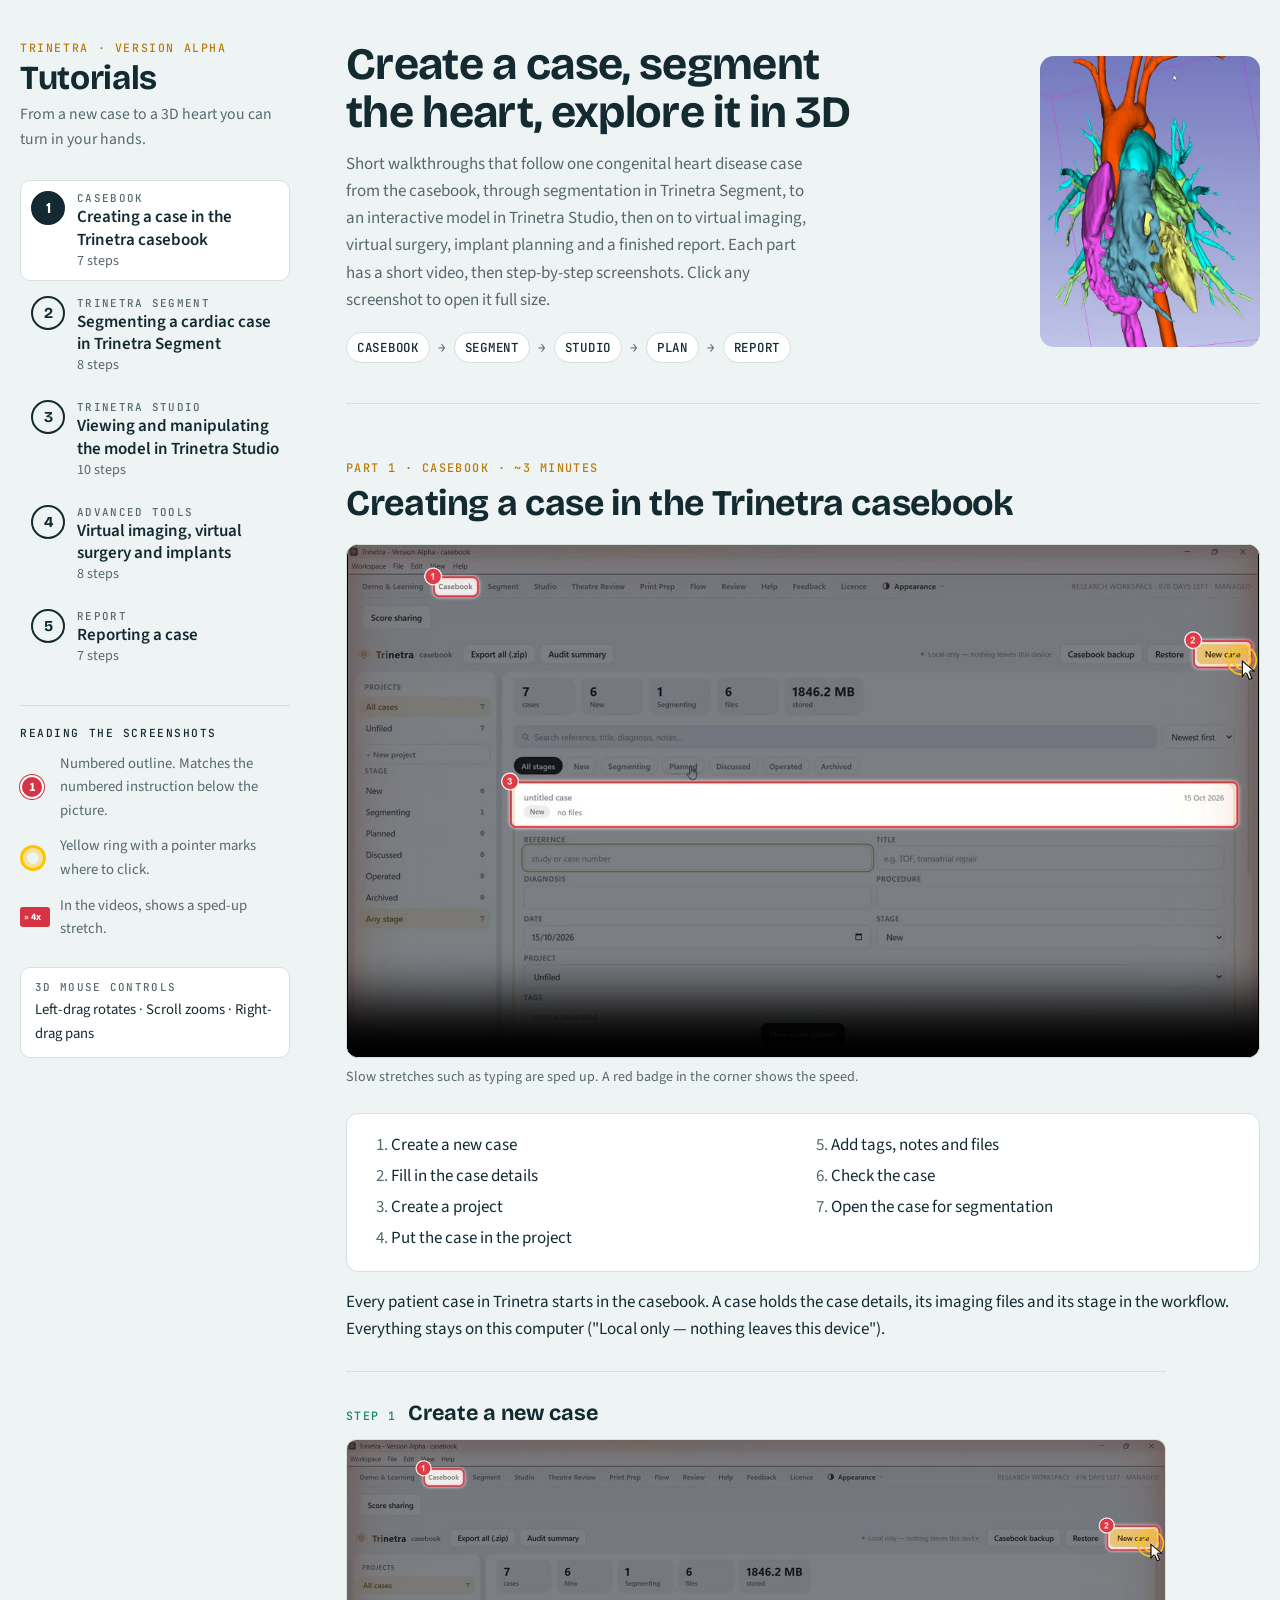
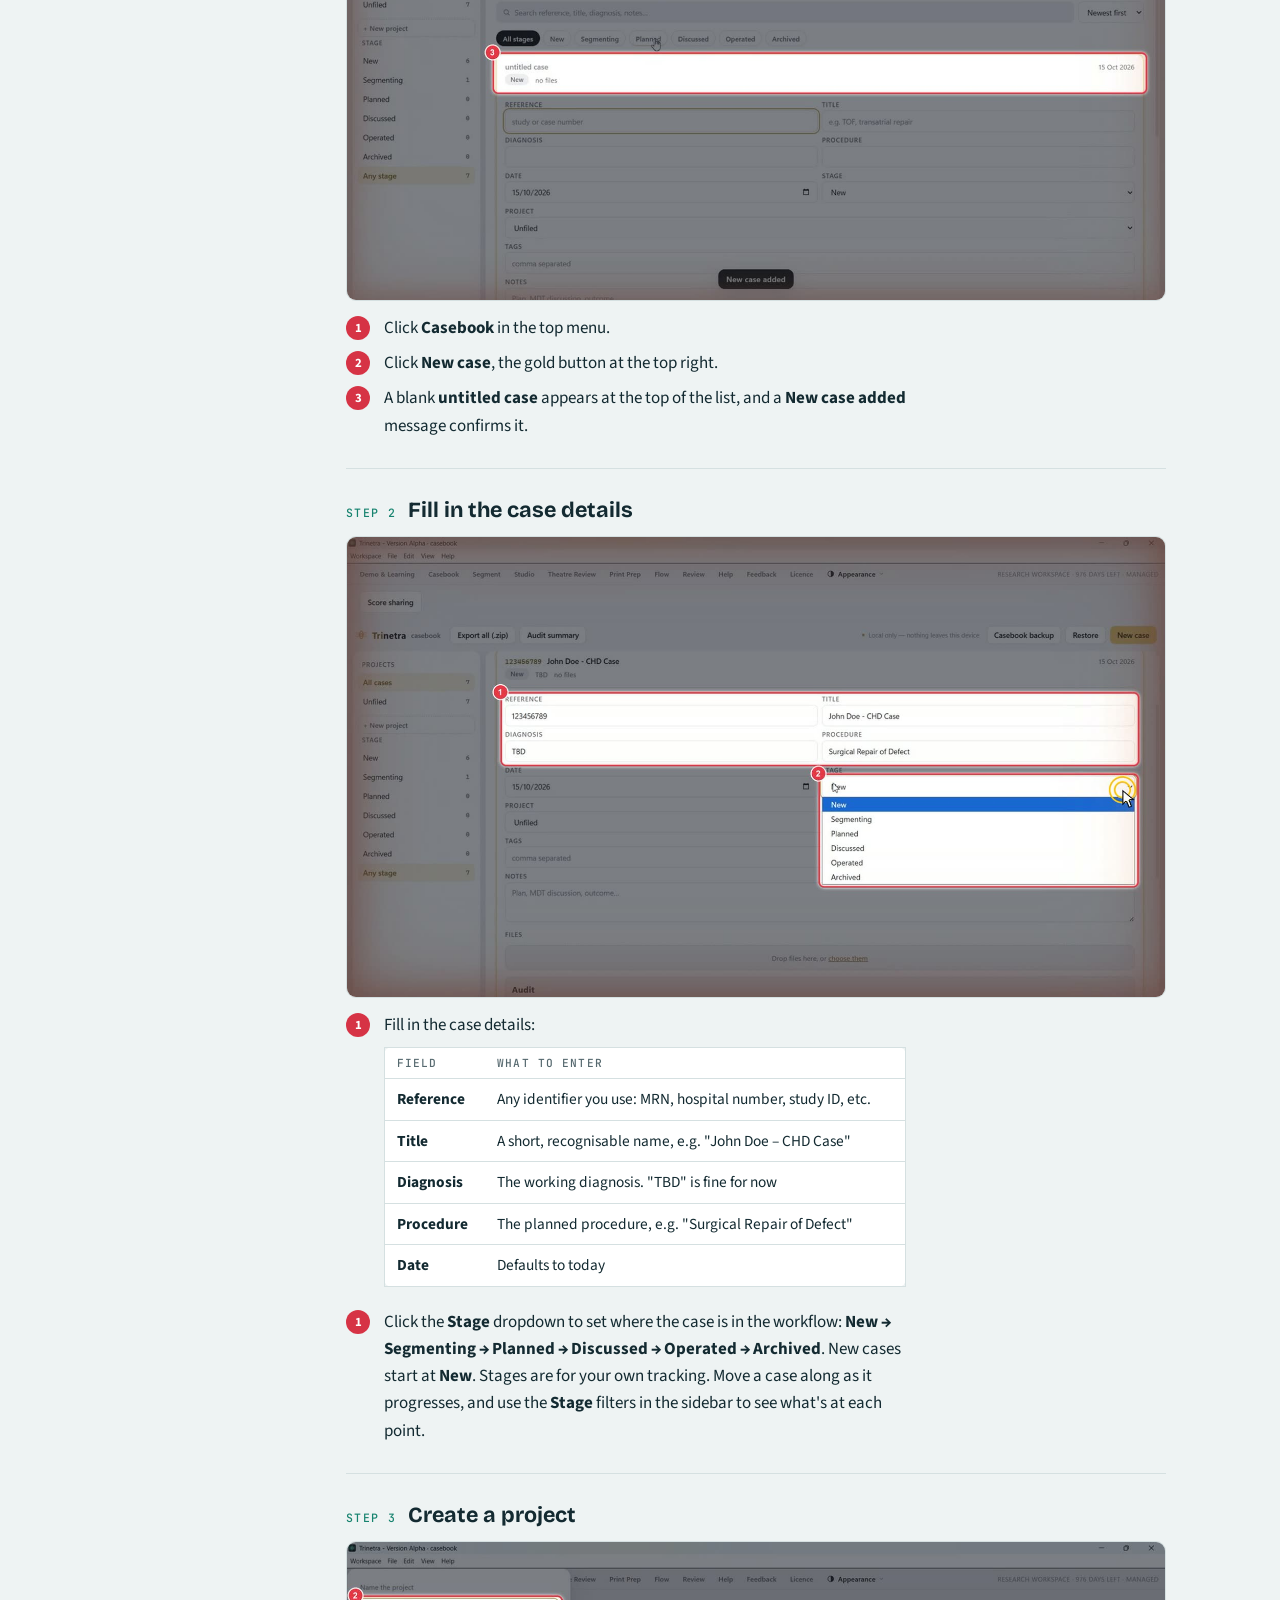
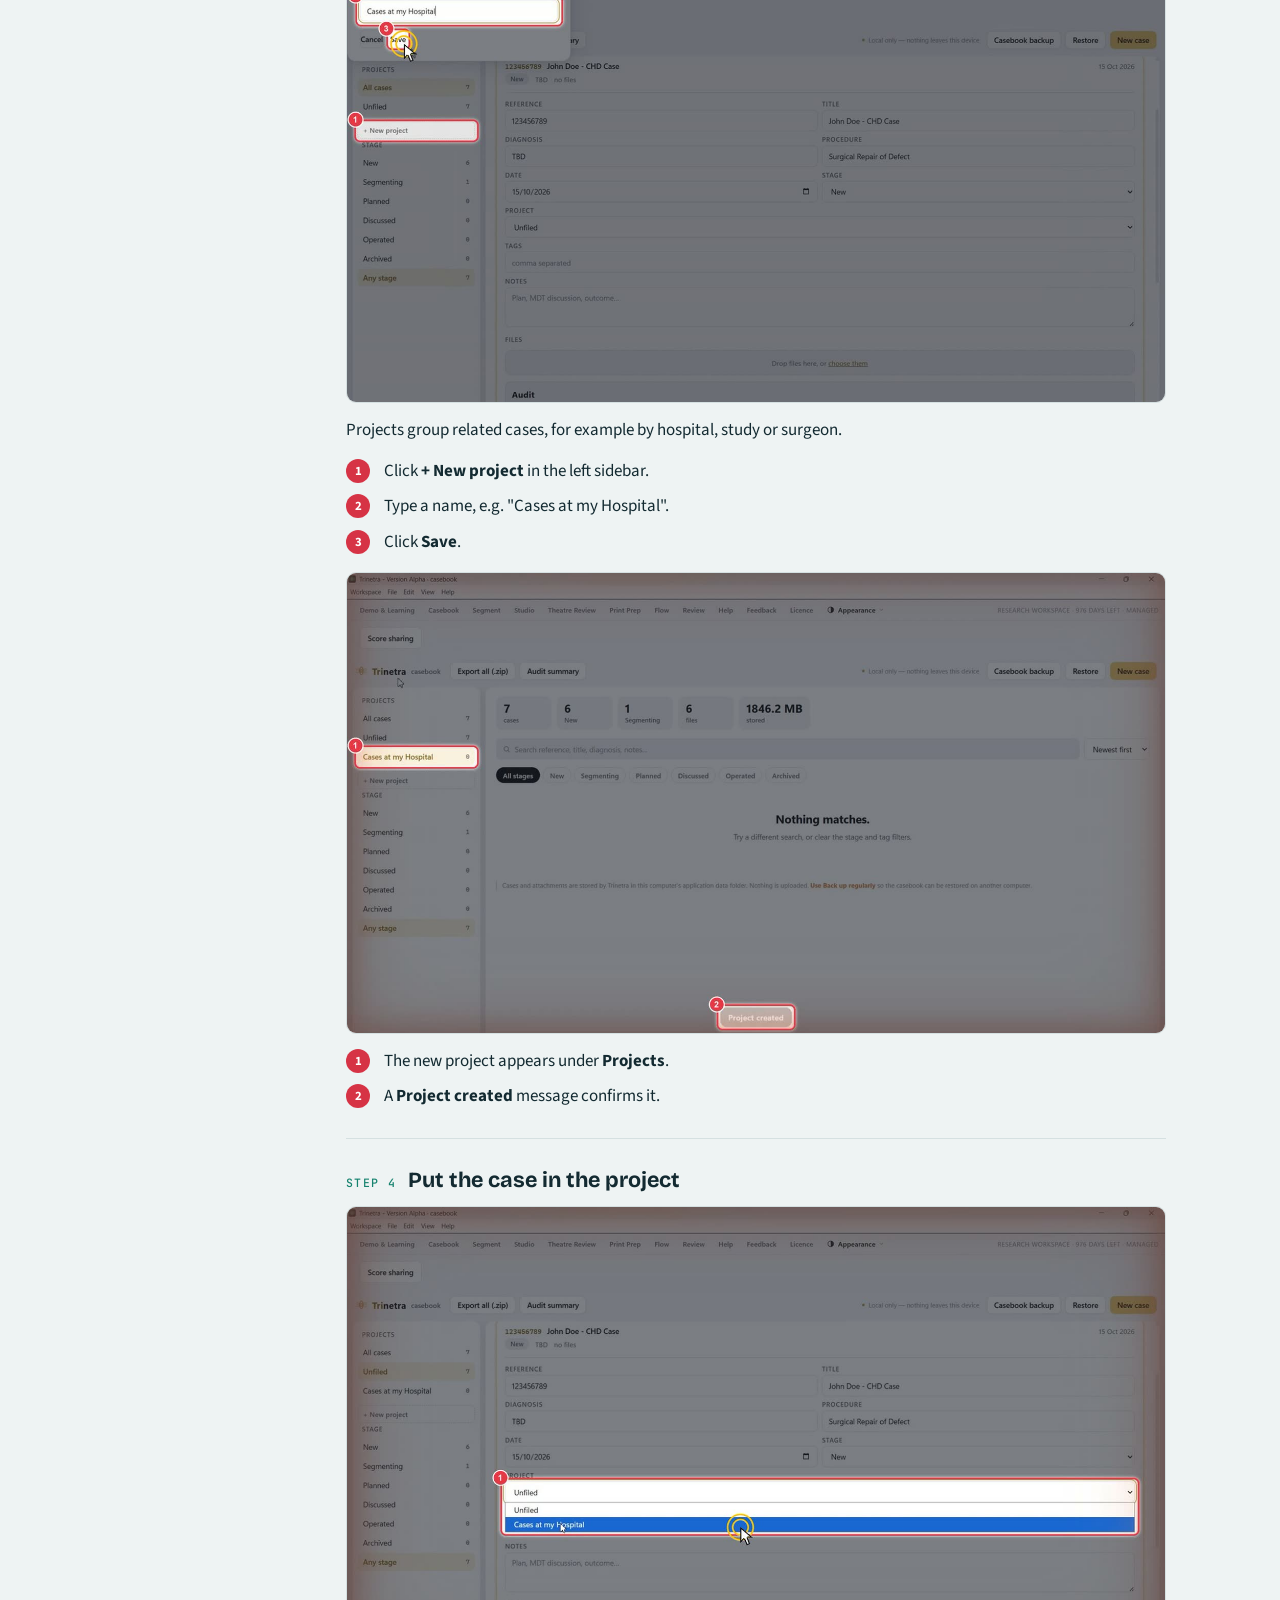
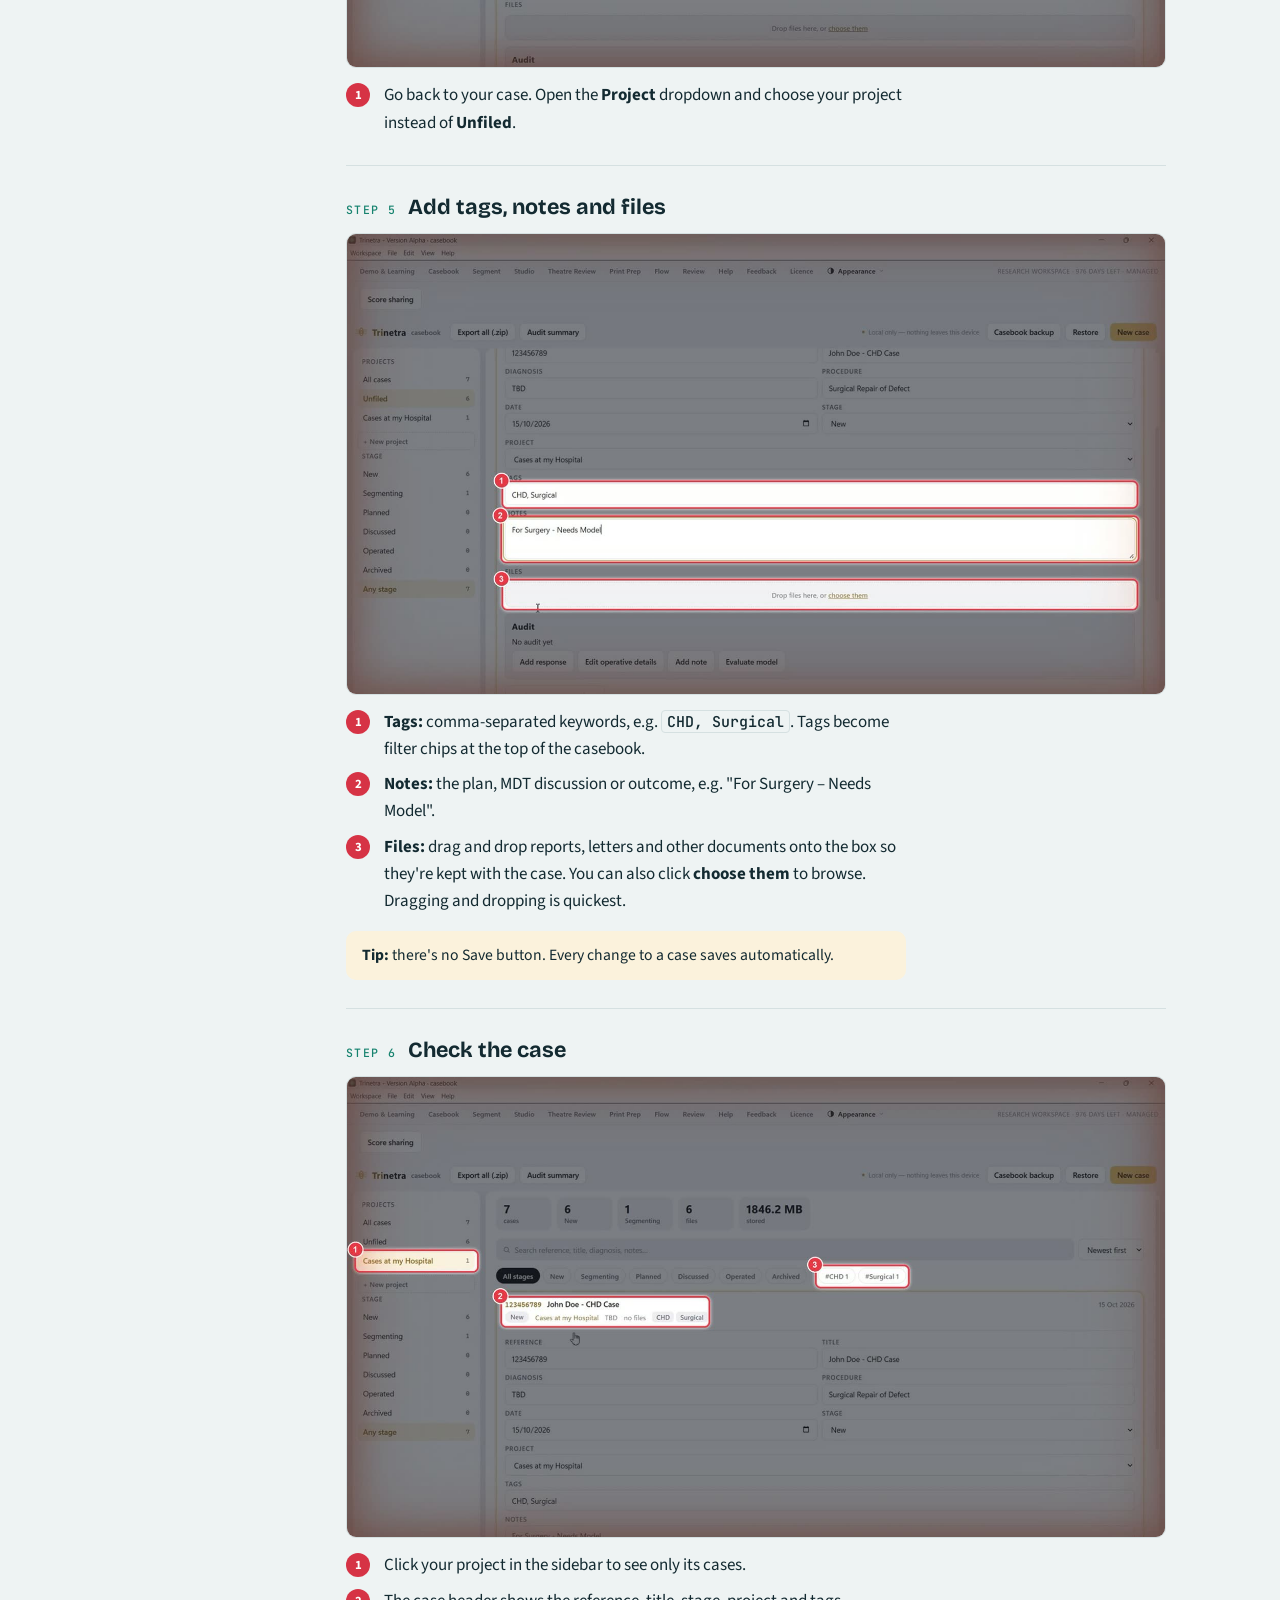
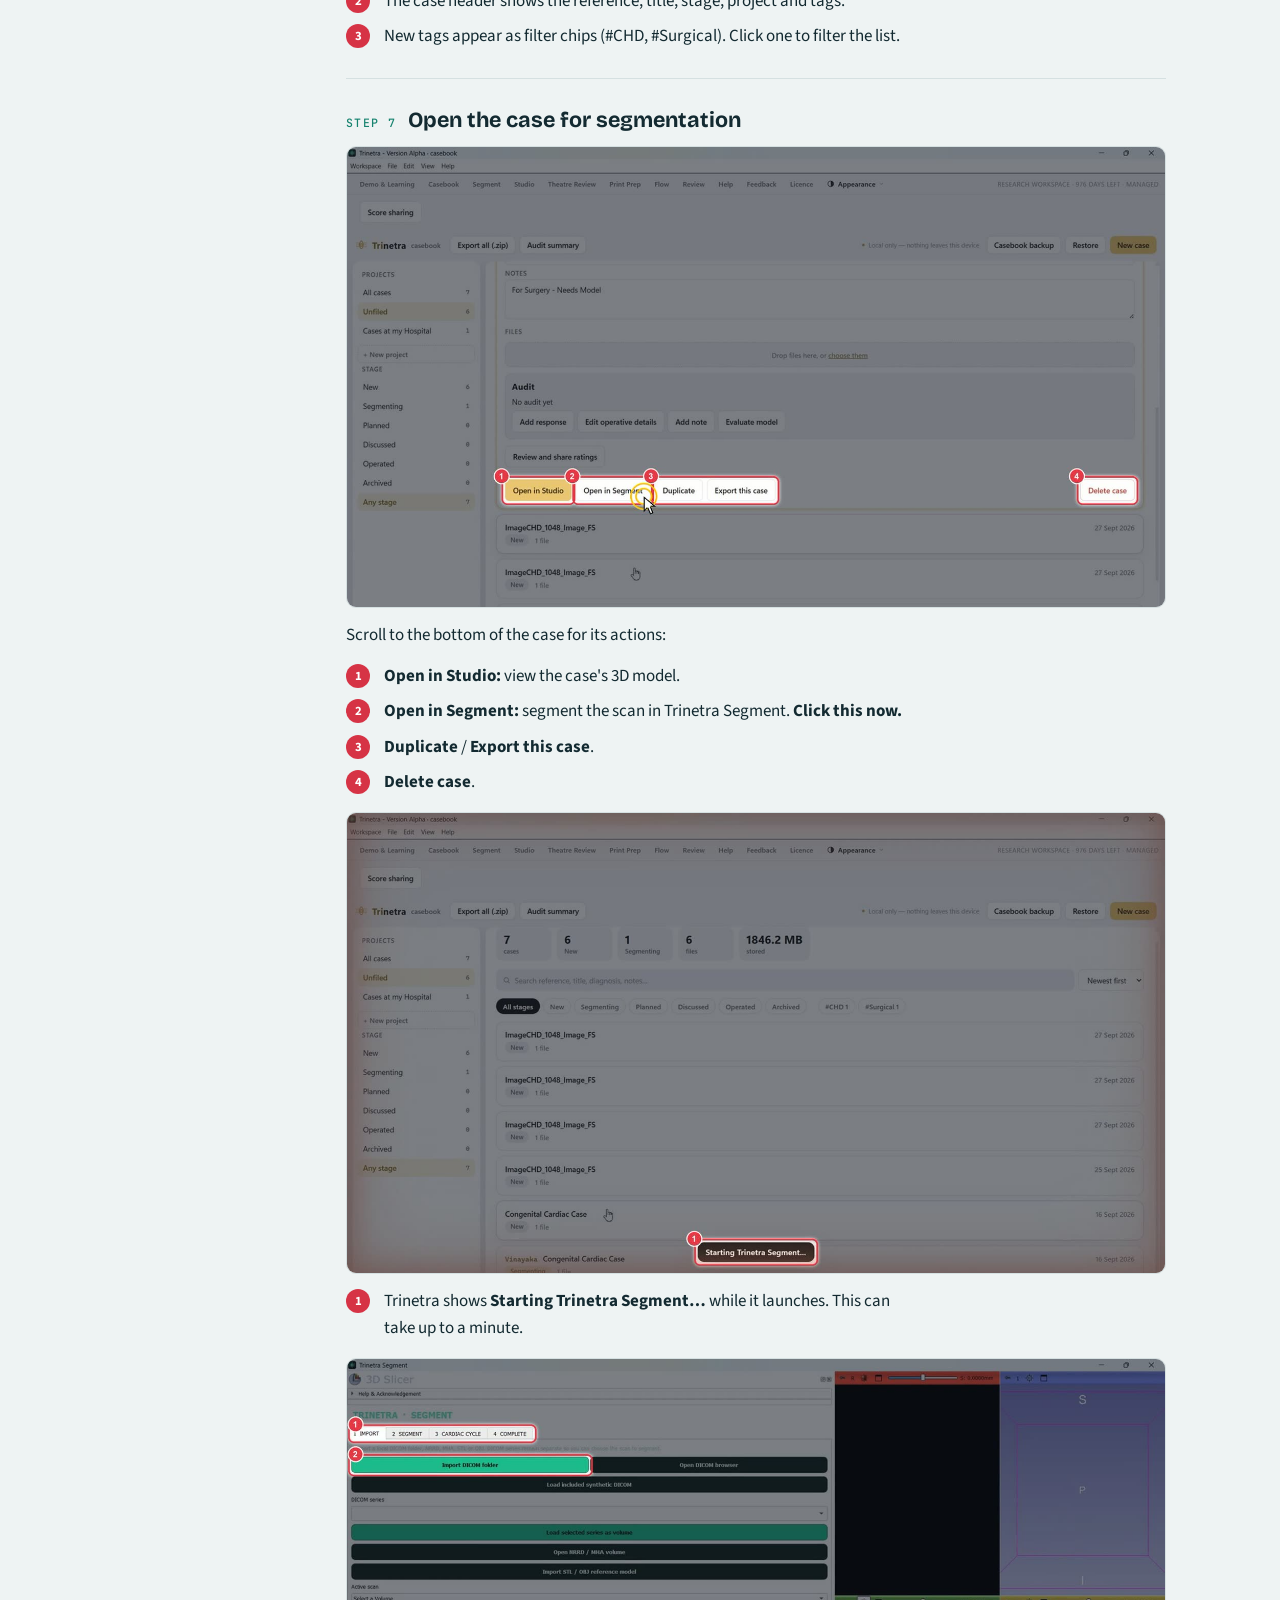
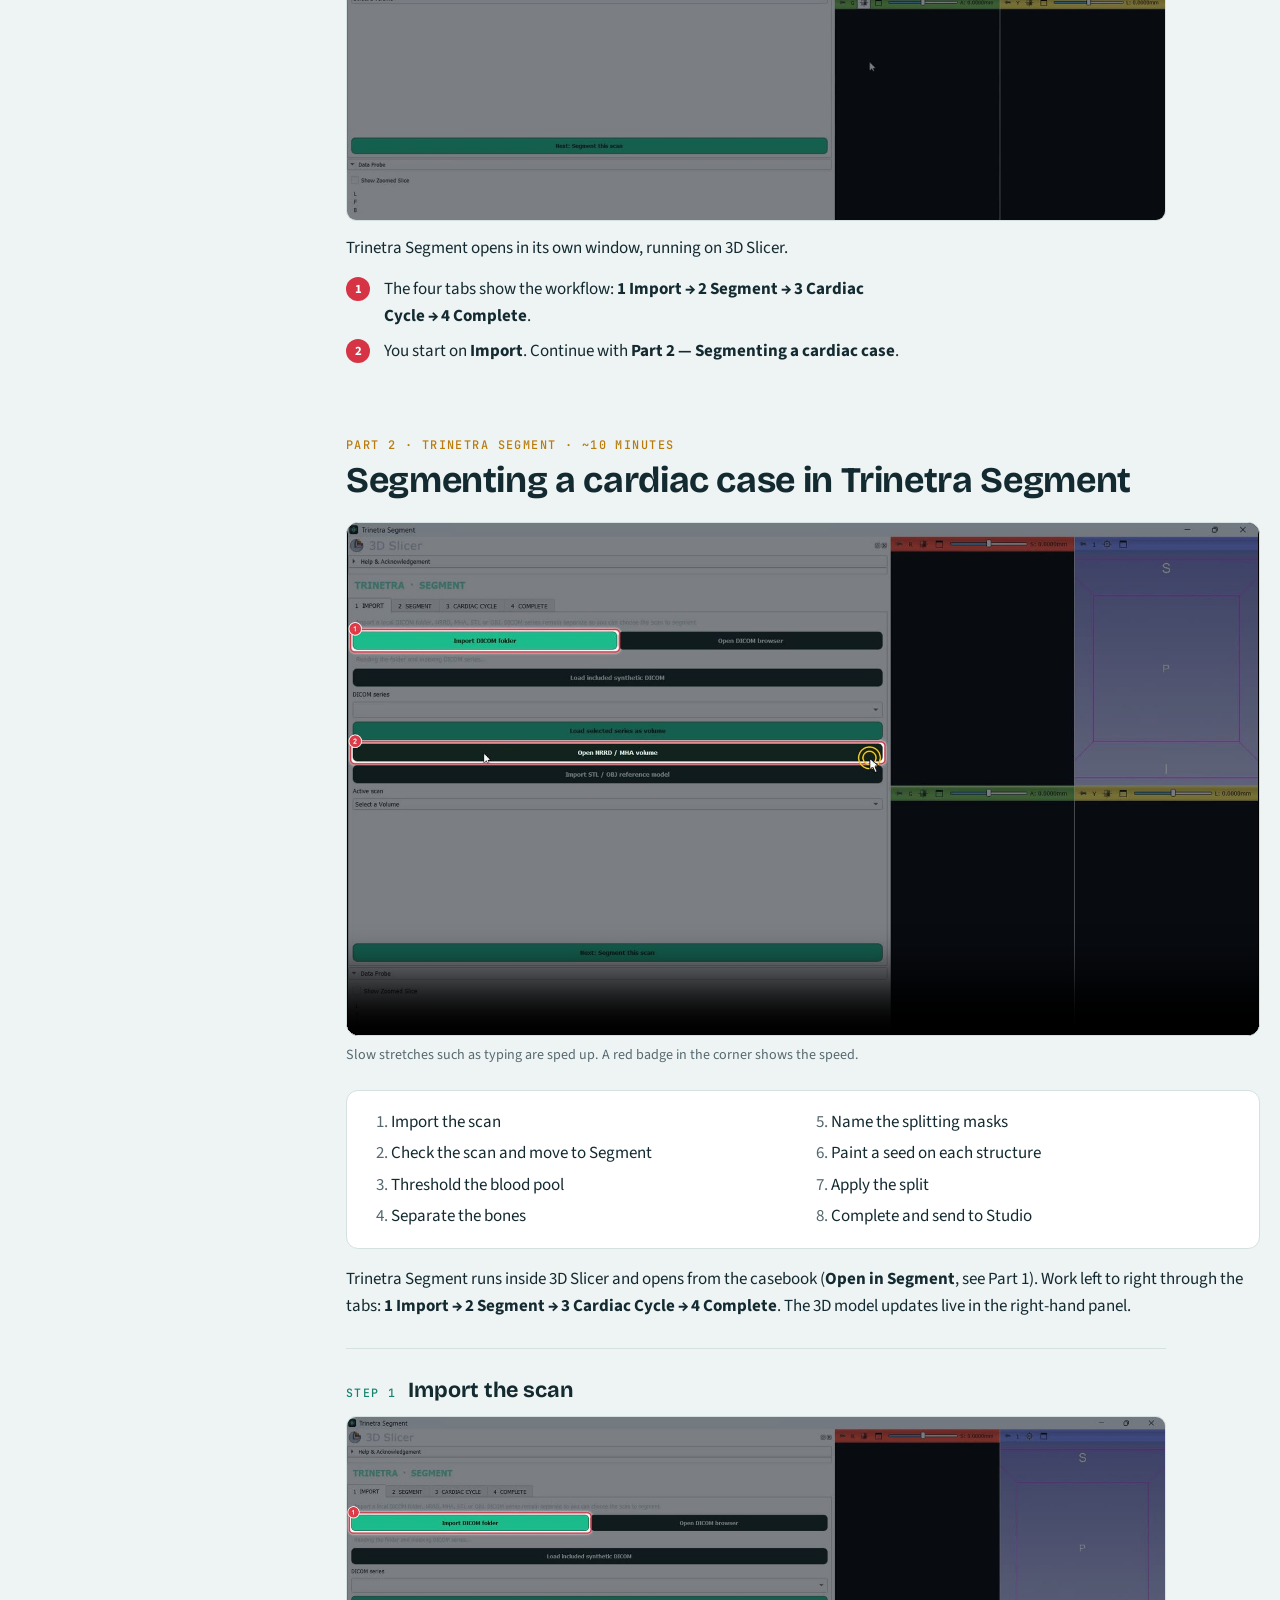
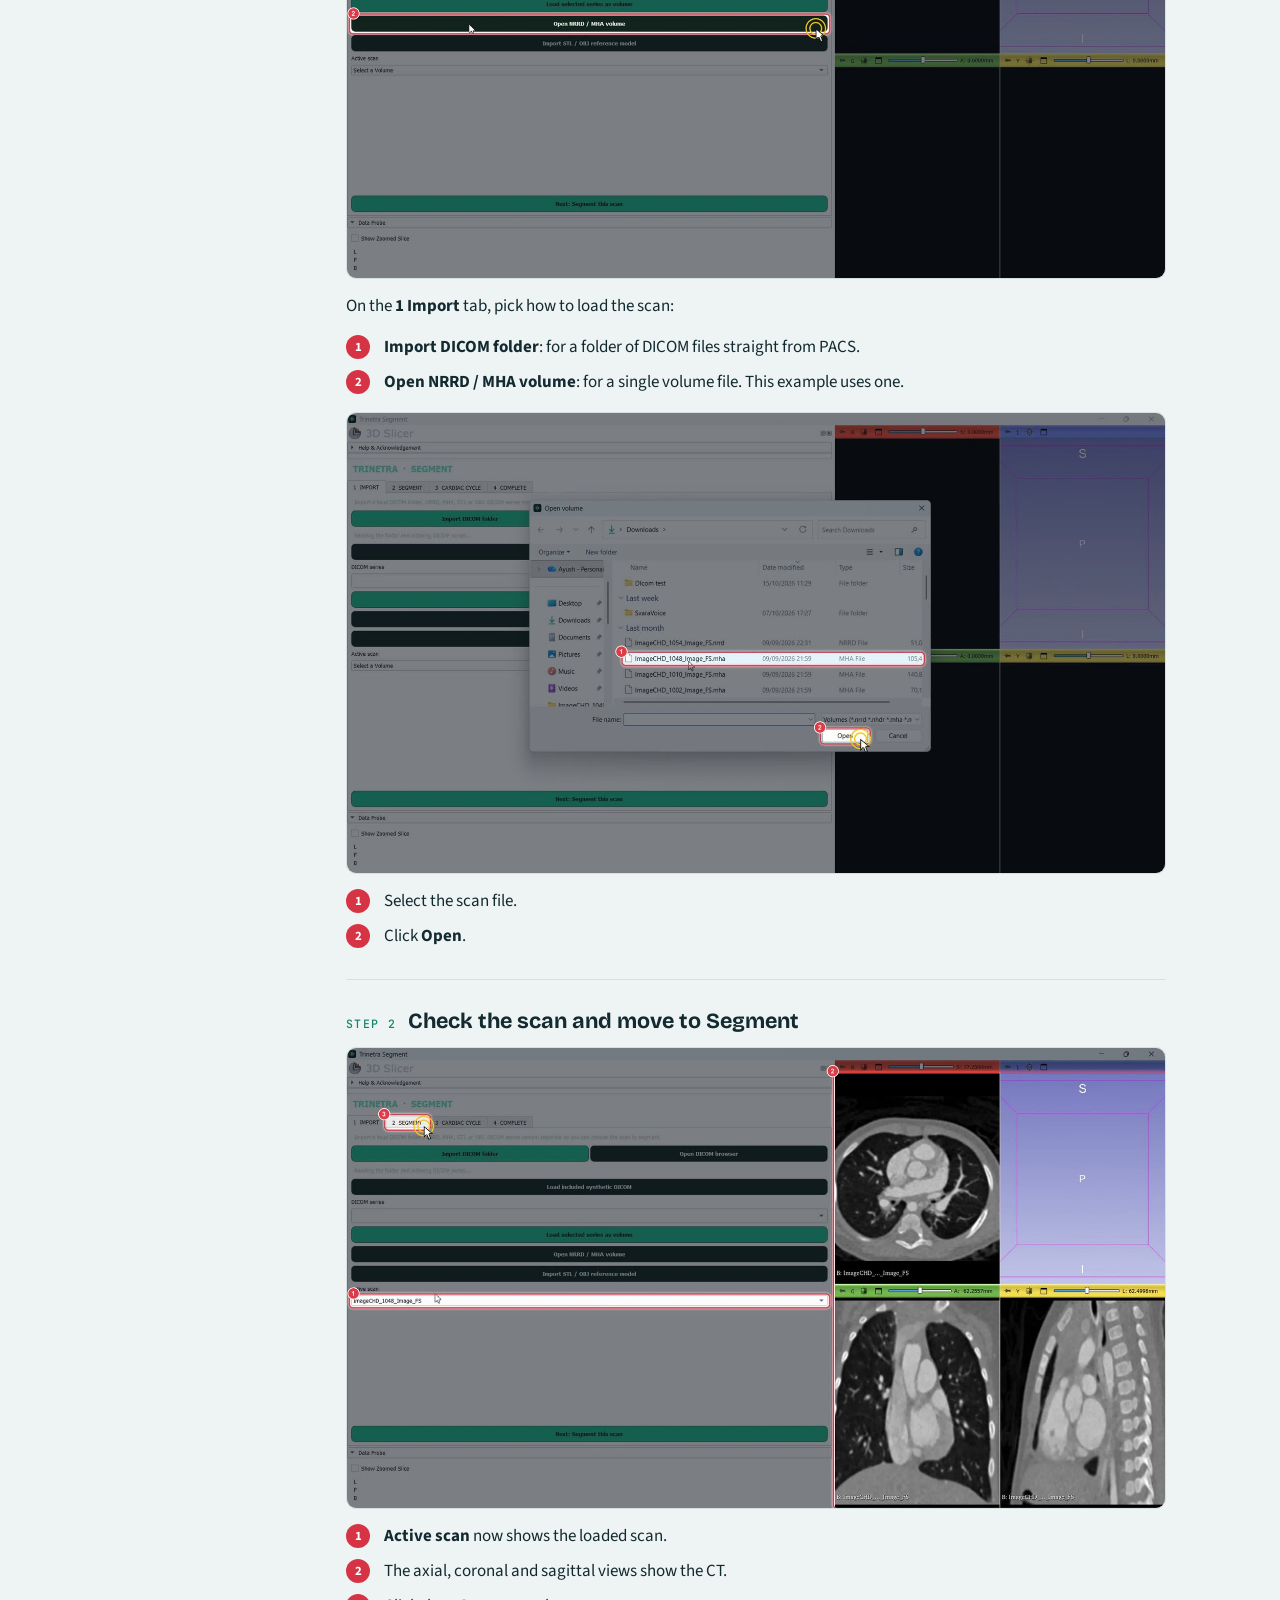
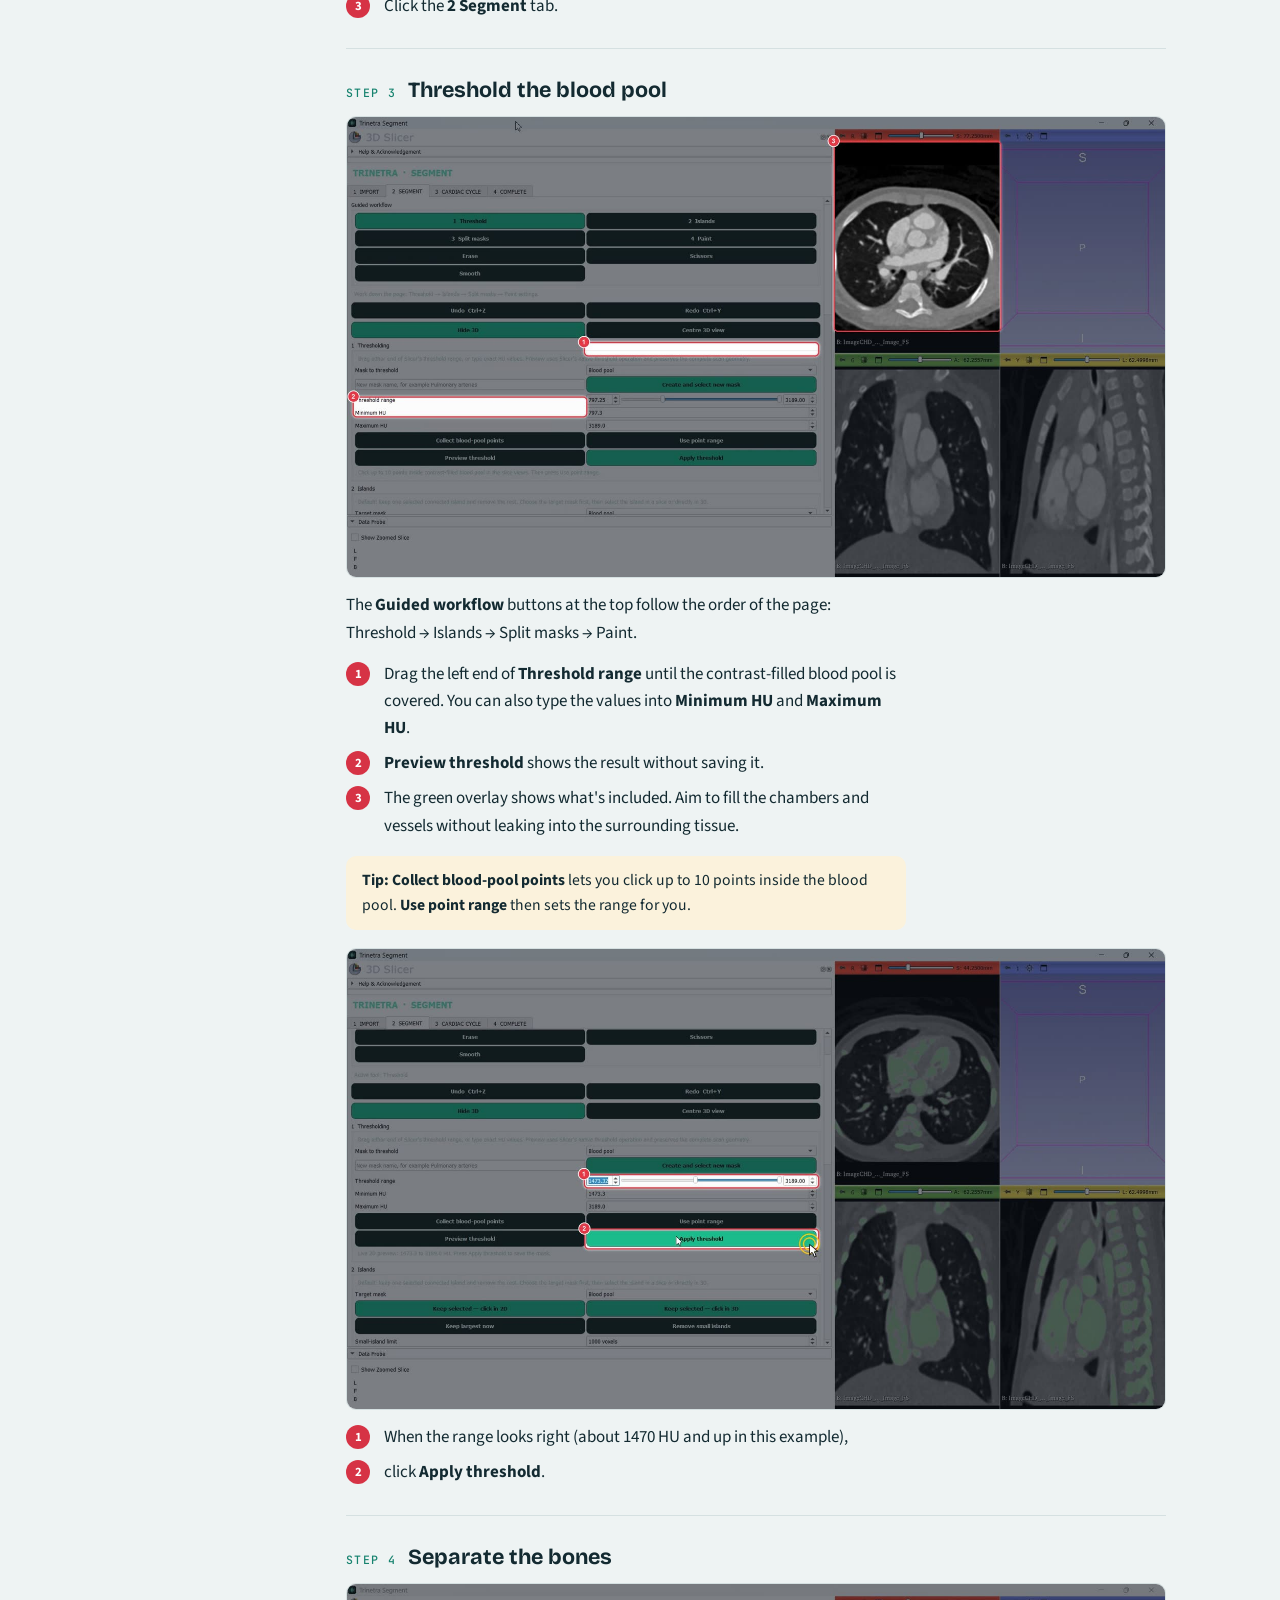
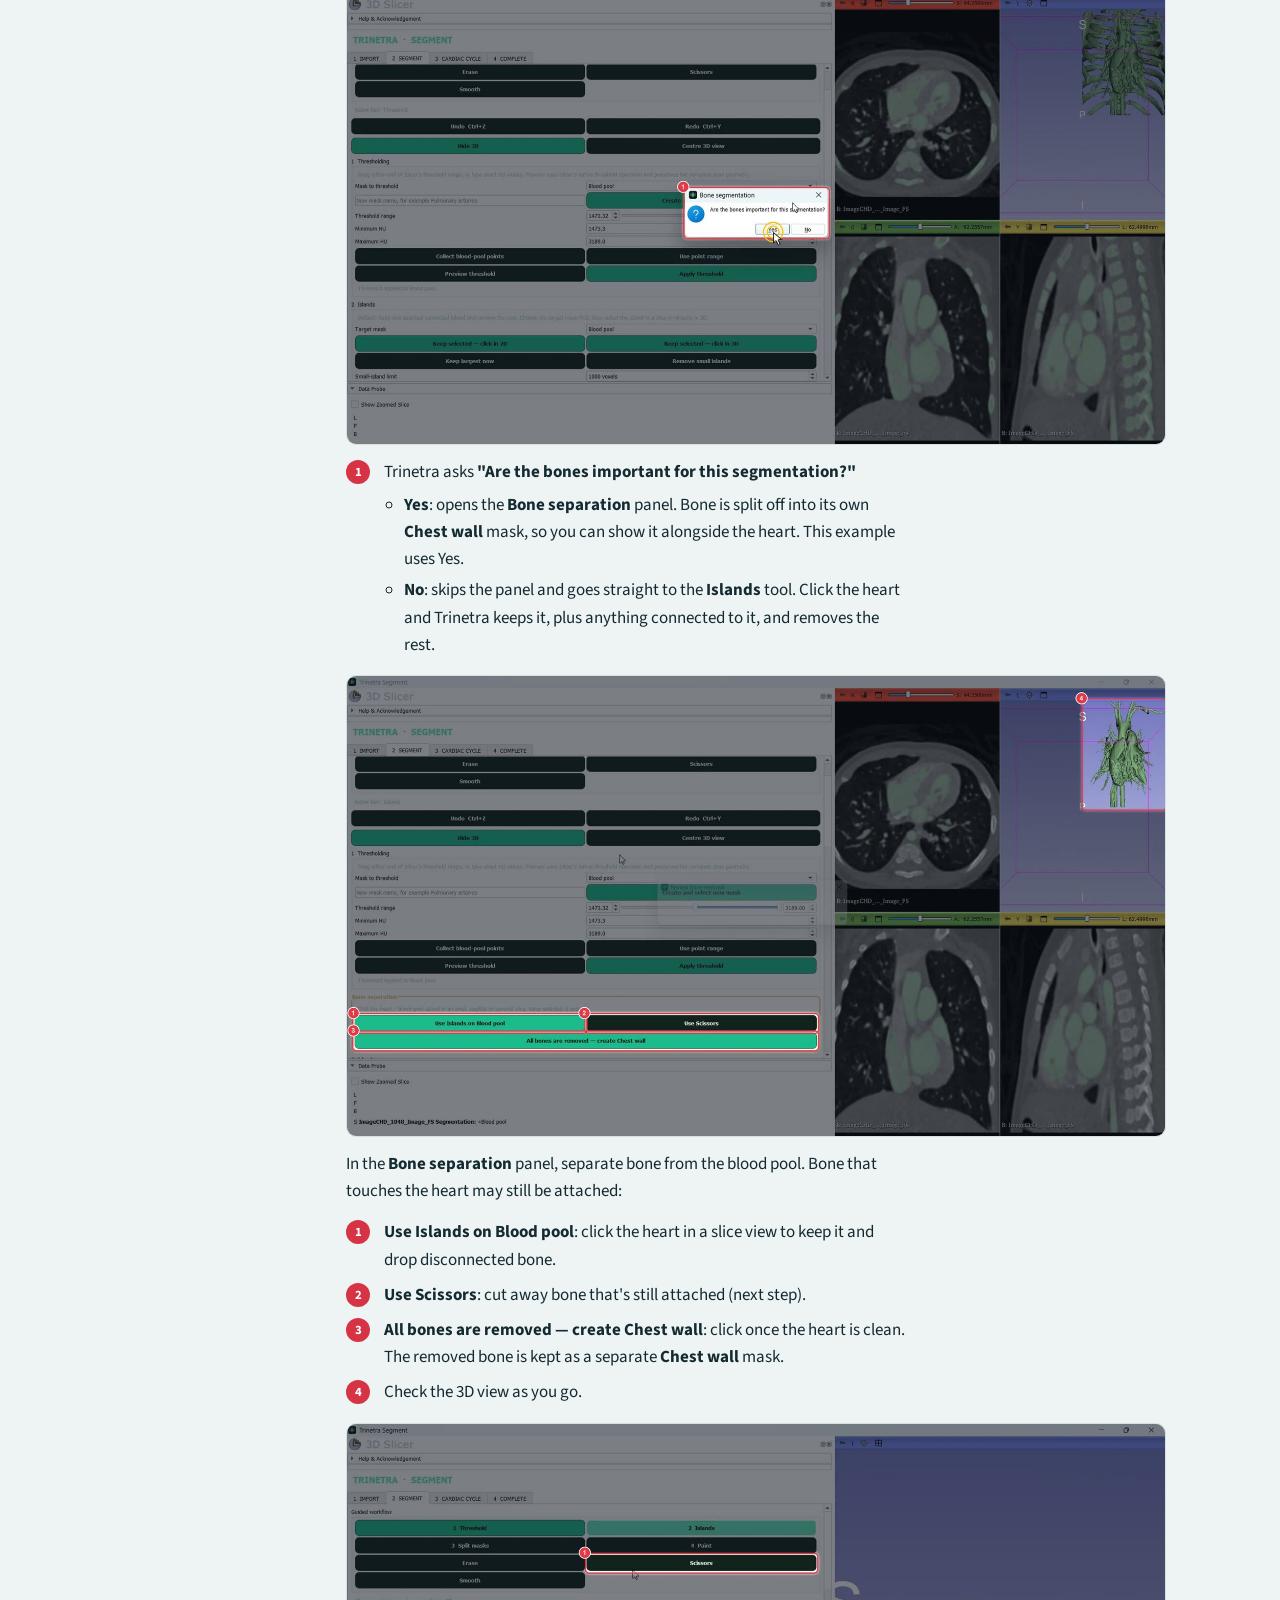
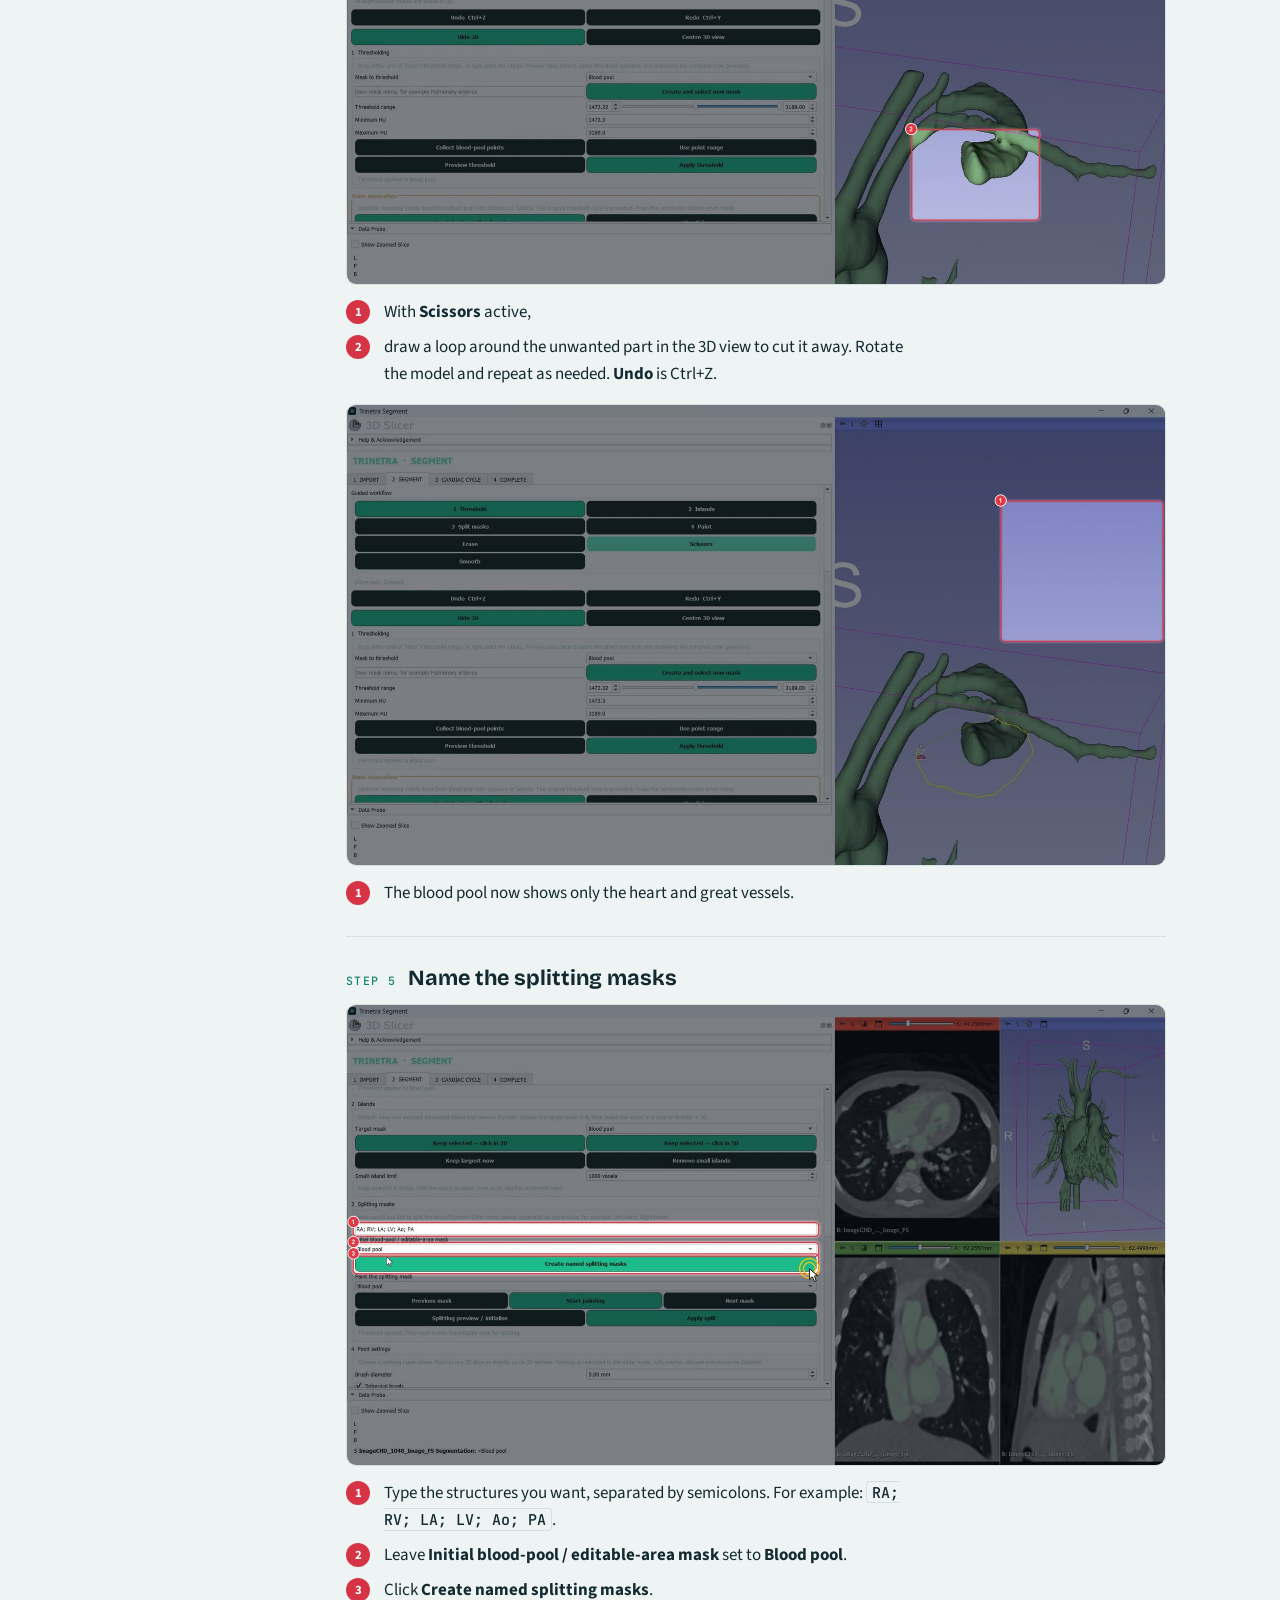
==== index.html @ 653bb790 "Publish Trinetra Tutorials site" ====
<!doctype html><html><head><meta charset=utf8><meta name=viewport content="width=device-width,initial-scale=1,viewport-fit=cover"><style>:root{color-scheme:light;box-sizing:border-box;padding-top:env(safe-area-inset-top,0px);padding-bottom:env(safe-area-inset-bottom,0px)}html{scroll-padding-top:env(safe-area-inset-top,0px)}body{margin:0;padding:0;font:14px -apple-system,BlinkMacSystemFont,sans-serif;background:#fff;color:#000}img{max-width:100%}[hidden]:not([hidden=until-found i]){display:none!important}</style></head><body>
<meta charset="utf-8">
<title>Trinetra Tutorials</title>
<link rel="preconnect" href="https://fonts.googleapis.com">
<link rel="preconnect" href="https://fonts.gstatic.com" crossorigin>
<link rel="stylesheet" href="https://fonts.googleapis.com/css2?family=Bricolage+Grotesque:opsz,wght@12..96,500;12..96,700&family=Source+Sans+3:ital,wght@0,400;0,600;1,400&family=JetBrains+Mono:wght@500&display=swap">
<style>
/* Layout: sticky left rail (parts + legend) beside a single reading column; each part = video, step index, then annotated steps. */
:root {
  --bg: #eef3f3;
  --surface: #ffffff;
  --ink: #132a31;
  --muted: #56696f;
  --line: #d5e0e1;
  --gold: #b97c0c;        /* Trinetra's Save-project gold */
  --teal: #17836f;        /* Trinetra Segment green */
  --badge: #d63345;       /* matches the red callout badges in the screenshots */
  --tip-bg: #fbf2dc;
  --display: "Bricolage Grotesque", "Segoe UI", system-ui, sans-serif;
  --body: "Source Sans 3", "Segoe UI", system-ui, sans-serif;
  --mono: "JetBrains Mono", ui-monospace, Consolas, monospace;
}
@media (prefers-color-scheme: dark) {
  :root:not([data-theme="light"]) {
    --bg: #0d181b; --surface: #142328; --ink: #e2ebed; --muted: #93a8ad; --line: #24393f;
    --gold: #e4ac3f; --teal: #43c3a7; --badge: #f05a6a; --tip-bg: #2a2412; color-scheme: dark;
  }
}
:root[data-theme="dark"] {
  --bg: #0d181b; --surface: #142328; --ink: #e2ebed; --muted: #93a8ad; --line: #24393f;
  --gold: #e4ac3f; --teal: #43c3a7; --badge: #f05a6a; --tip-bg: #2a2412; color-scheme: dark;
}

* { box-sizing: border-box; }
html { scroll-behavior: smooth; scroll-padding-top: 16px; }
@media (prefers-reduced-motion: reduce) { html { scroll-behavior: auto; } }
body {
  background: var(--bg); color: var(--ink);
  font: 400 1.0625rem/1.6 var(--body);
  padding-inline: 16px;
}
a { color: inherit; }
a:focus-visible, video:focus-visible { outline: 3px solid var(--gold); outline-offset: 3px; border-radius: 6px; }
code { font: 500 0.88em var(--mono); background: var(--bg); border: 1px solid var(--line); border-radius: 4px; padding: 0.05em 0.35em; }

.shell {
  max-width: 1240px; margin-inline: auto; padding-block: 40px 96px;
  display: grid; grid-template-columns: 270px minmax(0, 1fr); gap: 56px; align-items: start;
}

/* Rail */
.rail { position: sticky; top: calc(env(safe-area-inset-top, 0px) + 24px); display: grid; gap: 28px; }
.brand { display: grid; gap: 6px; }
.brand .mark { font: 500 0.72rem var(--mono); letter-spacing: 0.14em; text-transform: uppercase; color: var(--gold); }
.brand h1 { font: 700 2.1rem/1.05 var(--display); margin: 0; text-wrap: balance; letter-spacing: -0.01em; }
.brand p { margin: 0; color: var(--muted); font-size: 0.98rem; }
.partnav ol { list-style: none; margin: 0; padding: 0; display: grid; gap: 4px; }
.partnav a {
  display: grid; grid-template-columns: 34px 1fr; gap: 12px; align-items: start;
  text-decoration: none; padding: 10px 10px; border-radius: 10px; border: 1px solid transparent;
}
.partnav a:hover { background: var(--surface); border-color: var(--line); }
.partnav a.active { background: var(--surface); border-color: var(--line); }
.navno {
  width: 34px; height: 34px; border-radius: 50%; display: grid; place-items: center;
  font: 700 0.95rem var(--display); border: 2px solid var(--ink);
}
.partnav a.active .navno { background: var(--ink); color: var(--surface); }
.navtxt { display: grid; gap: 1px; font-weight: 600; line-height: 1.3; }
.navapp { font: 500 0.68rem var(--mono); letter-spacing: 0.12em; text-transform: uppercase; color: var(--muted); }
.navsteps { font-weight: 400; color: var(--muted); font-size: 0.88rem; }
.legend { border-top: 1px solid var(--line); padding-top: 20px; display: grid; gap: 12px; font-size: 0.92rem; color: var(--muted); }
.legend h2 { font: 500 0.7rem var(--mono); letter-spacing: 0.14em; text-transform: uppercase; color: var(--ink); margin: 0; }
.legend div { display: grid; grid-template-columns: 30px 1fr; gap: 10px; align-items: center; }
.key-badge { width: 24px; height: 24px; border-radius: 50%; background: var(--badge); color: #fff; display: grid; place-items: center; font: 700 0.8rem var(--body); border: 2px solid #fff; box-shadow: 0 0 0 1px var(--badge); }
.key-click { width: 26px; height: 26px; border-radius: 50%; border: 3px solid #ffc400; box-shadow: inset 0 0 0 4px rgba(255,196,0,.35); }
.key-speed { font: 700 0.62rem var(--body); background: var(--badge); color: #fff; padding: 3px 4px; border-radius: 3px; white-space: nowrap; }
.legend .controls { display: block; padding: 12px 14px; background: var(--surface); border: 1px solid var(--line); border-radius: 10px; color: var(--ink); }
.legend .controls strong { display: block; font: 500 0.68rem var(--mono); letter-spacing: 0.12em; text-transform: uppercase; color: var(--muted); margin-bottom: 4px; }

/* Intro */
.intro { display: grid; grid-template-columns: minmax(0, 1fr) 220px; gap: 32px; align-items: center; padding-bottom: 40px; border-bottom: 1px solid var(--line); }
.intro h2 { font: 700 clamp(1.9rem, 4vw, 2.8rem)/1.08 var(--display); margin: 0 0 14px; text-wrap: balance; letter-spacing: -0.015em; }
.intro p { margin: 0 0 18px; max-width: 58ch; color: var(--muted); }
.journey { display: flex; flex-wrap: wrap; gap: 8px; align-items: center; font: 500 0.78rem var(--mono); letter-spacing: 0.06em; text-transform: uppercase; }
.journey span { padding: 6px 10px; border-radius: 999px; border: 1px solid var(--line); background: var(--surface); }
.journey i { color: var(--muted); font-style: normal; }
.intro img { width: 100%; height: auto; border-radius: 14px; background: #7f86c4; display: block; }

/* Parts */
.part { padding-top: 56px; }
.parthead { margin-bottom: 20px; }
.eyebrow { font: 500 0.74rem var(--mono); letter-spacing: 0.12em; text-transform: uppercase; color: var(--gold); margin: 0 0 8px; }
.parthead h2 { font: 700 clamp(1.6rem, 3.2vw, 2.25rem)/1.12 var(--display); margin: 0; text-wrap: balance; letter-spacing: -0.01em; }
.videowrap { margin: 0 0 24px; }
.videowrap video { width: 100%; max-width: 100%; aspect-ratio: 16 / 9; display: block; border-radius: 12px; background: #000; border: 1px solid var(--line); }
.videonote { margin: 8px 0 0; font-size: 0.88rem; color: var(--muted); }
.steplist { background: var(--surface); border: 1px solid var(--line); border-radius: 12px; padding: 16px 20px; margin-bottom: 8px; }
.steplist ol { margin: 0; padding-left: 1.4em; columns: 2; column-gap: 32px; }
.steplist li { break-inside: avoid; padding: 2px 0; color: var(--muted); }
.steplist a { text-decoration: none; color: var(--ink); }
.steplist a:hover { text-decoration: underline; text-decoration-color: var(--gold); }

.step { padding-top: 28px; margin-top: 28px; border-top: 1px solid var(--line); max-width: 820px; }
.steplist + .step { border-top: 0; margin-top: 8px; }
.step h3 { font: 700 1.35rem/1.25 var(--display); margin: 0 0 10px; display: flex; flex-wrap: wrap; align-items: baseline; gap: 6px 12px; text-wrap: balance; }
.stepno { font: 500 0.72rem var(--mono); letter-spacing: 0.12em; text-transform: uppercase; color: var(--teal); }
.step p { margin: 0 0 14px; max-width: 68ch; }
figure { margin: 12px 0 14px; }
figure img { width: 100%; height: auto; display: block; border-radius: 10px; border: 1px solid var(--line); background: var(--surface); }
figure a { display: block; border-radius: 10px; }

ol.callouts { list-style: none; counter-reset: c; padding: 0; margin: 0 0 16px; display: grid; gap: 8px; max-width: 70ch; }
ol.callouts > li > div > .tablewrap { margin-top: 8px; }
ol.callouts > li { counter-increment: c; display: grid; grid-template-columns: 26px minmax(0, 1fr); gap: 12px; }
ol.callouts > li::before {
  content: counter(c); width: 24px; height: 24px; margin-top: 1px; border-radius: 50%;
  background: var(--badge); color: #fff; font: 700 0.8rem/24px var(--body); text-align: center;
}
ol.callouts > li > div { min-width: 0; }
ol.callouts ul, .step > ul { margin: 6px 0 0; padding-left: 1.2em; display: grid; gap: 4px; }
.step > ul { margin-bottom: 14px; }

.tip { background: var(--tip-bg); border-radius: 10px; padding: 12px 16px; margin: 4px 0 18px; max-width: 70ch; font-size: 0.98rem; }
.tablewrap { overflow-x: auto; margin: 10px 0 6px; }
table { border-collapse: collapse; width: 100%; font-size: 0.96rem; background: var(--surface); border: 1px solid var(--line); border-radius: 8px; }
th, td { text-align: left; padding: 8px 12px; border-bottom: 1px solid var(--line); vertical-align: top; }
th { font: 500 0.7rem var(--mono); letter-spacing: 0.1em; text-transform: uppercase; color: var(--muted); }
tr:last-child td { border-bottom: 0; }

.foot { margin-top: 72px; padding-top: 20px; border-top: 1px solid var(--line); color: var(--muted); font-size: 0.9rem; }

@media (max-width: 960px) {
  .shell { grid-template-columns: minmax(0, 1fr); gap: 32px; padding-block: 24px 64px; }
  .rail { position: static; }
  .partnav ol { grid-template-columns: repeat(2, minmax(0, 1fr)); }
  .legend { grid-template-columns: repeat(auto-fit, minmax(200px, 1fr)); }
  .legend h2 { grid-column: 1 / -1; }
}
@media (max-width: 640px) {
  .partnav ol { grid-template-columns: minmax(0, 1fr); }
  .intro { grid-template-columns: minmax(0, 1fr); }
  .intro img { max-width: 220px; }
  .steplist ol { columns: 1; }
}
</style>

<div class="shell">
  <aside class="rail">
    <div class="brand">
      <span class="mark">Trinetra · Version Alpha</span>
      <h1>Tutorials</h1>
      <p>From a new case to a 3D heart you can turn in your hands.</p>
    </div>
    <nav class="partnav" aria-label="Tutorial parts"><ol><li><a href="#create-case"><span class="navno">1</span><span class="navtxt"><span class="navapp">Casebook</span>Creating a case in the Trinetra casebook<span class="navsteps">7 steps</span></span></a></li><li><a href="#segment"><span class="navno">2</span><span class="navtxt"><span class="navapp">Trinetra Segment</span>Segmenting a cardiac case in Trinetra Segment<span class="navsteps">8 steps</span></span></a></li><li><a href="#studio"><span class="navno">3</span><span class="navtxt"><span class="navapp">Trinetra Studio</span>Viewing and manipulating the model in Trinetra Studio<span class="navsteps">10 steps</span></span></a></li><li><a href="#advanced"><span class="navno">4</span><span class="navtxt"><span class="navapp">Advanced tools</span>Virtual imaging, virtual surgery and implants<span class="navsteps">8 steps</span></span></a></li><li><a href="#report"><span class="navno">5</span><span class="navtxt"><span class="navapp">Report</span>Reporting a case<span class="navsteps">7 steps</span></span></a></li></ol></nav>
    <div class="legend">
      <h2>Reading the screenshots</h2>
      <div><span class="key-badge">1</span><span>Numbered outline. Matches the numbered instruction below the picture.</span></div>
      <div><span class="key-click"></span><span>Yellow ring with a pointer marks where to click.</span></div>
      <div><span class="key-speed">» 4x</span><span>In the videos, shows a sped-up stretch.</span></div>
      <p class="controls"><strong>3D mouse controls</strong>Left-drag rotates · Scroll zooms · Right-drag pans</p>
    </div>
  </aside>

  <main>
    <section class="intro">
      <div>
        <h2>Create a case, segment the heart, explore it in 3D</h2>
        <p>Short walkthroughs that follow one congenital heart disease case from the casebook, through segmentation in Trinetra Segment, to an interactive model in Trinetra Studio, then on to virtual imaging, virtual surgery, implant planning and a finished report. Each part has a short video, then step-by-step screenshots. Click any screenshot to open it full size.</p>
        <div class="journey"><span>Casebook</span><i>→</i><span>Segment</span><i>→</i><span>Studio</span><i>→</i><span>Plan</span><i>→</i><span>Report</span></div>
      </div>
      <img src="img/hero.jpg" alt="Segmented heart in Trinetra Segment, each chamber and great vessel in its own colour" width="600" height="792">
    </section>
    
<article class="part" id="create-case">
  <header class="parthead">
    <p class="eyebrow">Part 1 · Casebook · ~3 minutes</p>
    <h2>Creating a case in the Trinetra casebook</h2>
  </header>
  <div class="videowrap">
    <video controls preload="metadata" playsinline src="video/part1-create-case.mp4" poster="img/01/02-new-case.jpg"></video>
    <p class="videonote">Slow stretches such as typing are sped up. A red badge in the corner shows the speed.</p>
  </div>
  <nav class="steplist" aria-label="Steps in part 1"><ol><li><a href="#create-case-1">Create a new case</a></li><li><a href="#create-case-2">Fill in the case details</a></li><li><a href="#create-case-3">Create a project</a></li><li><a href="#create-case-4">Put the case in the project</a></li><li><a href="#create-case-5">Add tags, notes and files</a></li><li><a href="#create-case-6">Check the case</a></li><li><a href="#create-case-7">Open the case for segmentation</a></li></ol></nav>
  <p>Every patient case in Trinetra starts in the casebook. A case holds the case details, its imaging files and its stage in the workflow. Everything stays on this computer ("Local only — nothing leaves this device").</p><section class="step" id="create-case-1"><h3><span class="stepno">Step 1</span>Create a new case</h3><figure><a href="img/01/02-new-case.jpg" target="_blank" rel="noopener"><img src="img/01/02-new-case.jpg" alt="New case" loading="lazy" width="1600" height="900"></a></figure><ol class="callouts"><li><div>Click <strong>Casebook</strong> in the top menu.</div></li><li><div>Click <strong>New case</strong>, the gold button at the top right.</div></li><li><div>A blank <strong>untitled case</strong> appears at the top of the list, and a <strong>New case added</strong> message confirms it.</div></li></ol></section><section class="step" id="create-case-2"><h3><span class="stepno">Step 2</span>Fill in the case details</h3><figure><a href="img/01/03-details-stage.jpg" target="_blank" rel="noopener"><img src="img/01/03-details-stage.jpg" alt="Case details and stage" loading="lazy" width="1600" height="900"></a></figure><ol class="callouts"><li><div>Fill in the case details:<div class="tablewrap"><table><thead><tr><th>Field</th><th>What to enter</th></tr></thead><tbody><tr><td><strong>Reference</strong></td><td>Any identifier you use: MRN, hospital number, study ID, etc.</td></tr><tr><td><strong>Title</strong></td><td>A short, recognisable name, e.g. "John Doe – CHD Case"</td></tr><tr><td><strong>Diagnosis</strong></td><td>The working diagnosis. "TBD" is fine for now</td></tr><tr><td><strong>Procedure</strong></td><td>The planned procedure, e.g. "Surgical Repair of Defect"</td></tr><tr><td><strong>Date</strong></td><td>Defaults to today</td></tr></tbody></table></div></div></li></ol><ol class="callouts"><li><div>Click the <strong>Stage</strong> dropdown to set where the case is in the workflow: <strong>New → Segmenting → Planned → Discussed → Operated → Archived</strong>. New cases start at <strong>New</strong>. Stages are for your own tracking. Move a case along as it progresses, and use the <strong>Stage</strong> filters in the sidebar to see what's at each point.</div></li></ol></section><section class="step" id="create-case-3"><h3><span class="stepno">Step 3</span>Create a project</h3><figure><a href="img/01/04-new-project-dialog.jpg" target="_blank" rel="noopener"><img src="img/01/04-new-project-dialog.jpg" alt="Name the project" loading="lazy" width="1600" height="900"></a></figure><p>Projects group related cases, for example by hospital, study or surgeon.</p><ol class="callouts"><li><div>Click <strong>+ New project</strong> in the left sidebar.</div></li><li><div>Type a name, e.g. "Cases at my Hospital".</div></li><li><div>Click <strong>Save</strong>.</div></li></ol><figure><a href="img/01/05-project-created.jpg" target="_blank" rel="noopener"><img src="img/01/05-project-created.jpg" alt="Project created" loading="lazy" width="1600" height="900"></a></figure><ol class="callouts"><li><div>The new project appears under <strong>Projects</strong>.</div></li><li><div>A <strong>Project created</strong> message confirms it.</div></li></ol></section><section class="step" id="create-case-4"><h3><span class="stepno">Step 4</span>Put the case in the project</h3><figure><a href="img/01/06-assign-project.jpg" target="_blank" rel="noopener"><img src="img/01/06-assign-project.jpg" alt="Assign project" loading="lazy" width="1600" height="900"></a></figure><ol class="callouts"><li><div>Go back to your case. Open the <strong>Project</strong> dropdown and choose your project instead of <strong>Unfiled</strong>.</div></li></ol></section><section class="step" id="create-case-5"><h3><span class="stepno">Step 5</span>Add tags, notes and files</h3><figure><a href="img/01/07-tags-notes.jpg" target="_blank" rel="noopener"><img src="img/01/07-tags-notes.jpg" alt="Tags and notes" loading="lazy" width="1600" height="900"></a></figure><ol class="callouts"><li><div><strong>Tags:</strong> comma-separated keywords, e.g. <code>CHD, Surgical</code>. Tags become filter chips at the top of the casebook.</div></li><li><div><strong>Notes:</strong> the plan, MDT discussion or outcome, e.g. "For Surgery – Needs Model".</div></li><li><div><strong>Files:</strong> drag and drop reports, letters and other documents onto the box so they're kept with the case. You can also click <strong>choose them</strong> to browse. Dragging and dropping is quickest.</div></li></ol><aside class="tip"><strong>Tip:</strong> there's no Save button. Every change to a case saves automatically.</aside></section><section class="step" id="create-case-6"><h3><span class="stepno">Step 6</span>Check the case</h3><figure><a href="img/01/11-case-in-project.jpg" target="_blank" rel="noopener"><img src="img/01/11-case-in-project.jpg" alt="Case listed under its project" loading="lazy" width="1600" height="900"></a></figure><ol class="callouts"><li><div>Click your project in the sidebar to see only its cases.</div></li><li><div>The case header shows the reference, title, stage, project and tags.</div></li><li><div>New tags appear as filter chips (#CHD, #Surgical). Click one to filter the list.</div></li></ol></section><section class="step" id="create-case-7"><h3><span class="stepno">Step 7</span>Open the case for segmentation</h3><figure><a href="img/01/09-case-actions.jpg" target="_blank" rel="noopener"><img src="img/01/09-case-actions.jpg" alt="Case actions" loading="lazy" width="1600" height="900"></a></figure><p>Scroll to the bottom of the case for its actions:</p><ol class="callouts"><li><div><strong>Open in Studio:</strong> view the case's 3D model.</div></li><li><div><strong>Open in Segment:</strong> segment the scan in Trinetra Segment. <strong>Click this now.</strong></div></li><li><div><strong>Duplicate</strong> / <strong>Export this case</strong>.</div></li><li><div><strong>Delete case</strong>.</div></li></ol><figure><a href="img/01/10-starting-segment.jpg" target="_blank" rel="noopener"><img src="img/01/10-starting-segment.jpg" alt="Starting Trinetra Segment" loading="lazy" width="1600" height="900"></a></figure><ol class="callouts"><li><div>Trinetra shows <strong>Starting Trinetra Segment…</strong> while it launches. This can take up to a minute.</div></li></ol><figure><a href="img/01/13-segment-open.jpg" target="_blank" rel="noopener"><img src="img/01/13-segment-open.jpg" alt="Trinetra Segment" loading="lazy" width="1600" height="900"></a></figure><p>Trinetra Segment opens in its own window, running on 3D Slicer.</p><ol class="callouts"><li><div>The four tabs show the workflow: <strong>1 Import → 2 Segment → 3 Cardiac Cycle → 4 Complete</strong>.</div></li><li><div>You start on <strong>Import</strong>. Continue with <strong>Part 2 — Segmenting a cardiac case</strong>.</div></li></ol></section>
</article>
<article class="part" id="segment">
  <header class="parthead">
    <p class="eyebrow">Part 2 · Trinetra Segment · ~10 minutes</p>
    <h2>Segmenting a cardiac case in Trinetra Segment</h2>
  </header>
  <div class="videowrap">
    <video controls preload="metadata" playsinline src="video/part2-segmentation.mp4" poster="img/02/k036.jpg"></video>
    <p class="videonote">Slow stretches such as typing are sped up. A red badge in the corner shows the speed.</p>
  </div>
  <nav class="steplist" aria-label="Steps in part 2"><ol><li><a href="#segment-1">Import the scan</a></li><li><a href="#segment-2">Check the scan and move to Segment</a></li><li><a href="#segment-3">Threshold the blood pool</a></li><li><a href="#segment-4">Separate the bones</a></li><li><a href="#segment-5">Name the splitting masks</a></li><li><a href="#segment-6">Paint a seed on each structure</a></li><li><a href="#segment-7">Apply the split</a></li><li><a href="#segment-8">Complete and send to Studio</a></li></ol></nav>
  <p>Trinetra Segment runs inside 3D Slicer and opens from the casebook (<strong>Open in Segment</strong>, see Part 1). Work left to right through the tabs: <strong>1 Import → 2 Segment → 3 Cardiac Cycle → 4 Complete</strong>. The 3D model updates live in the right-hand panel.</p><section class="step" id="segment-1"><h3><span class="stepno">Step 1</span>Import the scan</h3><figure><a href="img/02/k036.jpg" target="_blank" rel="noopener"><img src="img/02/k036.jpg" alt="Import tab" loading="lazy" width="1600" height="900"></a></figure><p>On the <strong>1 Import</strong> tab, pick how to load the scan:</p><ol class="callouts"><li><div><strong>Import DICOM folder</strong>: for a folder of DICOM files straight from PACS.</div></li><li><div><strong>Open NRRD / MHA volume</strong>: for a single volume file. This example uses one.</div></li></ol><figure><a href="img/02/k039.jpg" target="_blank" rel="noopener"><img src="img/02/k039.jpg" alt="Choose the file" loading="lazy" width="1600" height="900"></a></figure><ol class="callouts"><li><div>Select the scan file.</div></li><li><div>Click <strong>Open</strong>.</div></li></ol></section><section class="step" id="segment-2"><h3><span class="stepno">Step 2</span>Check the scan and move to Segment</h3><figure><a href="img/02/k046.jpg" target="_blank" rel="noopener"><img src="img/02/k046.jpg" alt="Scan loaded" loading="lazy" width="1600" height="900"></a></figure><ol class="callouts"><li><div><strong>Active scan</strong> now shows the loaded scan.</div></li><li><div>The axial, coronal and sagittal views show the CT.</div></li><li><div>Click the <strong>2 Segment</strong> tab.</div></li></ol></section><section class="step" id="segment-3"><h3><span class="stepno">Step 3</span>Threshold the blood pool</h3><figure><a href="img/02/k061.jpg" target="_blank" rel="noopener"><img src="img/02/k061.jpg" alt="Threshold preview" loading="lazy" width="1600" height="900"></a></figure><p>The <strong>Guided workflow</strong> buttons at the top follow the order of the page: Threshold → Islands → Split masks → Paint.</p><ol class="callouts"><li><div>Drag the left end of <strong>Threshold range</strong> until the contrast-filled blood pool is covered. You can also type the values into <strong>Minimum HU</strong> and <strong>Maximum HU</strong>.</div></li><li><div><strong>Preview threshold</strong> shows the result without saving it.</div></li><li><div>The green overlay shows what's included. Aim to fill the chambers and vessels without leaking into the surrounding tissue.</div></li></ol><aside class="tip"><strong>Tip:</strong> <strong>Collect blood-pool points</strong> lets you click up to 10 points inside the blood pool. <strong>Use point range</strong> then sets the range for you.</aside><figure><a href="img/02/k090.jpg" target="_blank" rel="noopener"><img src="img/02/k090.jpg" alt="Apply threshold" loading="lazy" width="1600" height="900"></a></figure><ol class="callouts"><li><div>When the range looks right (about 1470 HU and up in this example),</div></li><li><div>click <strong>Apply threshold</strong>.</div></li></ol></section><section class="step" id="segment-4"><h3><span class="stepno">Step 4</span>Separate the bones</h3><figure><a href="img/02/k094.jpg" target="_blank" rel="noopener"><img src="img/02/k094.jpg" alt="Bone question" loading="lazy" width="1600" height="900"></a></figure><ol class="callouts"><li><div>Trinetra asks <strong>"Are the bones important for this segmentation?"</strong><ul><li><strong>Yes</strong>: opens the <strong>Bone separation</strong> panel. Bone is split off into its own <strong>Chest wall</strong> mask, so you can show it alongside the heart. This example uses Yes.</li><li><strong>No</strong>: skips the panel and goes straight to the <strong>Islands</strong> tool. Click the heart and Trinetra keeps it, plus anything connected to it, and removes the rest.</li></ul></div></li></ol><figure><a href="img/02/k106.jpg" target="_blank" rel="noopener"><img src="img/02/k106.jpg" alt="Bone separation" loading="lazy" width="1600" height="900"></a></figure><p>In the <strong>Bone separation</strong> panel, separate bone from the blood pool. Bone that touches the heart may still be attached:</p><ol class="callouts"><li><div><strong>Use Islands on Blood pool</strong>: click the heart in a slice view to keep it and drop disconnected bone.</div></li><li><div><strong>Use Scissors</strong>: cut away bone that's still attached (next step).</div></li><li><div><strong>All bones are removed — create Chest wall</strong>: click once the heart is clean. The removed bone is kept as a separate <strong>Chest wall</strong> mask.</div></li><li><div>Check the 3D view as you go.</div></li></ol><figure><a href="img/02/k133.jpg" target="_blank" rel="noopener"><img src="img/02/k133.jpg" alt="Scissors" loading="lazy" width="1600" height="900"></a></figure><ol class="callouts"><li><div>With <strong>Scissors</strong> active,</div></li><li><div>draw a loop around the unwanted part in the 3D view to cut it away. Rotate the model and repeat as needed. <strong>Undo</strong> is Ctrl+Z.</div></li></ol><figure><a href="img/02/k138.jpg" target="_blank" rel="noopener"><img src="img/02/k138.jpg" alt="Clean blood pool" loading="lazy" width="1600" height="900"></a></figure><ol class="callouts"><li><div>The blood pool now shows only the heart and great vessels.</div></li></ol></section><section class="step" id="segment-5"><h3><span class="stepno">Step 5</span>Name the splitting masks</h3><figure><a href="img/02/k222.jpg" target="_blank" rel="noopener"><img src="img/02/k222.jpg" alt="Splitting masks" loading="lazy" width="1600" height="900"></a></figure><ol class="callouts"><li><div>Type the structures you want, separated by semicolons. For example: <code>RA; RV; LA; LV; Ao; PA</code>.</div></li><li><div>Leave <strong>Initial blood-pool / editable-area mask</strong> set to <strong>Blood pool</strong>.</div></li><li><div>Click <strong>Create named splitting masks</strong>.</div></li></ol></section><section class="step" id="segment-6"><h3><span class="stepno">Step 6</span>Paint a seed on each structure</h3><figure><a href="img/02/k396.jpg" target="_blank" rel="noopener"><img src="img/02/k396.jpg" alt="Painting RV" loading="lazy" width="1600" height="900"></a></figure><ol class="callouts"><li><div>Choose a mask in <strong>Paint this splitting mask</strong>, e.g. <strong>RV</strong>.</div></li><li><div>Click <strong>Start painting</strong>, then paint a short stroke inside that chamber. You can paint in a 2D slice or directly on the 3D surface.</div></li><li><div>Click <strong>Next mask</strong> and repeat for each structure.</div></li><li><div><strong>Paint settings</strong>: brush diameter, spherical brush, and whether painting directly in 3D is allowed.</div></li><li><div>Your stroke shows on the model in the mask's colour.</div></li></ol><aside class="tip"><strong>Tip:</strong> painting stays inside the blood pool, so you can't spill onto other tissue. A few clear strokes per structure are enough. You don't need to fill it.</aside></section><section class="step" id="segment-7"><h3><span class="stepno">Step 7</span>Apply the split</h3><figure><a href="img/02/k466.jpg" target="_blank" rel="noopener"><img src="img/02/k466.jpg" alt="Apply split" loading="lazy" width="1600" height="900"></a></figure><ol class="callouts"><li><div>Once every mask has a stroke, click <strong>Apply split</strong>.</div></li><li><div>Trinetra grows each stroke to fill its whole structure.</div></li></ol><figure><a href="img/02/k562.jpg" target="_blank" rel="noopener"><img src="img/02/k562.jpg" alt="Split result" loading="lazy" width="1600" height="900"></a></figure><ol class="callouts"><li><div>Each structure is now its own coloured segment (RA, RV, LA, LV, Ao, PA).</div></li><li><div>Rotate the 3D view to check the boundaries. If a region went to the wrong structure, paint more on the correct mask and click <strong>Apply split</strong> again.</div></li></ol><aside class="tip"><strong>Cardiac Cycle (tab 3) is optional.</strong> Use it only with a 4D scan (several phases of the heartbeat). For a single-phase scan like this one, skip straight to Complete.</aside></section><section class="step" id="segment-8"><h3><span class="stepno">Step 8</span>Complete and send to Studio</h3><figure><a href="img/02/k626.jpg" target="_blank" rel="noopener"><img src="img/02/k626.jpg" alt="Next: complete" loading="lazy" width="1600" height="900"></a></figure><ol class="callouts"><li><div>Scroll to the bottom of the Segment tab and click <strong>Next: Complete and send to Studio</strong>.</div></li></ol><figure><a href="img/02/k643.jpg" target="_blank" rel="noopener"><img src="img/02/k643.jpg" alt="Complete tab" loading="lazy" width="1600" height="900"></a></figure><ol class="callouts"><li><div>Check the <strong>Case name</strong>. It's filled in from the casebook.</div></li><li><div>Leave <strong>Include an audit summary in the Studio report</strong> ticked to keep a record of the segmentation steps. Patient identifiers aren't logged.</div></li><li><div>Click <strong>Complete segmentation for Trinetra Studio</strong>.</div></li></ol><figure><a href="img/02/k649.jpg" target="_blank" rel="noopener"><img src="img/02/k649.jpg" alt="Save package" loading="lazy" width="1600" height="900"></a></figure><ol class="callouts"><li><div>The save dialog opens in the case's own casebook folder.</div></li><li><div>Name the file.</div></li><li><div>Click <strong>Save</strong>.</div></li></ol><figure><a href="img/02/k652.jpg" target="_blank" rel="noopener"><img src="img/02/k652.jpg" alt="Saved" loading="lazy" width="1600" height="900"></a></figure><ol class="callouts"><li><div>Trinetra confirms where the case was saved. It exports each segment as an STL, plus a label map and the source CT, then opens the result in <strong>Trinetra Studio</strong>. Continue with <strong>Part 3 — Visualising in Trinetra Studio</strong>.</div></li></ol></section>
</article>
<article class="part" id="studio">
  <header class="parthead">
    <p class="eyebrow">Part 3 · Trinetra Studio · ~5 minutes</p>
    <h2>Viewing and manipulating the model in Trinetra Studio</h2>
  </header>
  <div class="videowrap">
    <video controls preload="metadata" playsinline src="video/part3-studio.mp4" poster="img/03/k024.jpg"></video>
    <p class="videonote">Slow stretches such as typing are sped up. A red badge in the corner shows the speed.</p>
  </div>
  <nav class="steplist" aria-label="Steps in part 3"><ol><li><a href="#studio-1">The Studio screen</a></li><li><a href="#studio-2">Switch to a 3D-only layout</a></li><li><a href="#studio-3">Fade the chest wall</a></li><li><a href="#studio-4">Colour each structure</a></li><li><a href="#studio-5">Jump to standard views</a></li><li><a href="#studio-6">Clip into the heart</a></li><li><a href="#studio-7">Save named views</a></li><li><a href="#studio-8">Add notes</a></li><li><a href="#studio-9">Lighting and effects</a></li><li><a href="#studio-10">Save the project</a></li></ol></nav>
  <p>When you click <strong>Complete segmentation for Trinetra Studio</strong> (end of Part 2), the case opens in Trinetra Studio with every structure loaded as its own 3D model.</p><aside class="tip"><strong>Mouse controls in the 3D view:</strong> <strong>left-drag</strong> rotates, <strong>scroll</strong> zooms, <strong>right-drag</strong> pans. <strong>Fit view</strong> in the toolbar re-centres the model.</aside><section class="step" id="studio-1"><h3><span class="stepno">Step 1</span>The Studio screen</h3><figure><a href="img/03/k024.jpg" target="_blank" rel="noopener"><img src="img/03/k024.jpg" alt="Studio opens" loading="lazy" width="1600" height="900"></a></figure><ol class="callouts"><li><div>CT slice views: axial, sagittal and coronal.</div></li><li><div>The 3D model.</div></li><li><div>The tool bar: View, Imaging, Virtual imaging, Measure &amp; mark, Edit history, Virtual surgery, Plan, Implant, Report, Share.</div></li><li><div><strong>Save project</strong> saves everything you change in this part.</div></li></ol></section><section class="step" id="studio-2"><h3><span class="stepno">Step 2</span>Switch to a 3D-only layout</h3><figure><a href="img/03/k046.jpg" target="_blank" rel="noopener"><img src="img/03/k046.jpg" alt="CT layout menu" loading="lazy" width="1600" height="900"></a></figure><ol class="callouts"><li><div>Click the <strong>CT</strong> menu in the toolbar.</div></li><li><div>Choose <strong>3D only</strong> to give the model the whole screen. Choose <strong>Four-up</strong> to bring the CT views back.</div></li></ol><figure><a href="img/03/k048.jpg" target="_blank" rel="noopener"><img src="img/03/k048.jpg" alt="3D only" loading="lazy" width="1600" height="900"></a></figure><ol class="callouts"><li><div>The <strong>Masks</strong> tab on the right lists every structure (Blood pool, Chest wall, RA, RV, LA, LV, Ao, PA).</div></li><li><div>Each structure has its own card: colours, show/hide (eye icon), delete, clipping, anatomy palette and opacity.</div></li><li><div>The model fills the view.</div></li></ol></section><section class="step" id="studio-3"><h3><span class="stepno">Step 3</span>Fade the chest wall</h3><figure><a href="img/03/k054.jpg" target="_blank" rel="noopener"><img src="img/03/k054.jpg" alt="Chest wall colour" loading="lazy" width="1600" height="900"></a></figure><ol class="callouts"><li><div>On the <strong>Chest wall</strong> card, click the <strong>External</strong> colour swatch.</div></li><li><div>Pick a colour. A neutral grey works well for bone.</div></li></ol><figure><a href="img/03/k061.jpg" target="_blank" rel="noopener"><img src="img/03/k061.jpg" alt="Chest wall opacity and clipping" loading="lazy" width="1600" height="900"></a></figure><ol class="callouts"><li><div>Click <strong>Clipping on</strong> so it changes to <strong>Clipping ignored</strong>. The chest wall then stays whole when you cut into the heart later.</div></li><li><div>Drag <strong>Opacity</strong> down (about 50%) so you can see through the ribs.</div></li></ol></section><section class="step" id="studio-4"><h3><span class="stepno">Step 4</span>Colour each structure</h3><figure><a href="img/03/k084.jpg" target="_blank" rel="noopener"><img src="img/03/k084.jpg" alt="Anatomy palette" loading="lazy" width="1600" height="900"></a></figure><p>For each structure (RA, RV, LA, LV, Ao, PA):</p><ol class="callouts"><li><div>Click the <strong>External</strong> swatch to pick any colour, <strong>or</strong></div></li><li><div>choose a preset from <strong>Anatomy palette</strong> (Blood pool, Myocardium, Arterial vessel, Venous vessel, Valve / fibrous tissue, Fat, and others).</div></li></ol><aside class="tip"><strong>Tip:</strong> use one colour family per side, e.g. blues for the right heart and PA, reds and yellows for the left heart and aorta. That makes the anatomy easy to read at a glance.</aside></section><section class="step" id="studio-5"><h3><span class="stepno">Step 5</span>Jump to standard views</h3><figure><a href="img/03/k152.jpg" target="_blank" rel="noopener"><img src="img/03/k152.jpg" alt="Views tab" loading="lazy" width="1600" height="900"></a></figure><ol class="callouts"><li><div>On the <strong>Views</strong> tab, click <strong>A / P / S / I / R / L</strong> to snap to anterior, posterior, superior, inferior, right or left.</div></li><li><div>The orientation cube in the bottom corner always shows which way you're facing.</div></li><li><div><strong>Show views &amp; clipping</strong> opens the floating Saved Views and Clipping panel.</div></li></ol></section><section class="step" id="studio-6"><h3><span class="stepno">Step 6</span>Clip into the heart</h3><figure><a href="img/03/k168.jpg" target="_blank" rel="noopener"><img src="img/03/k168.jpg" alt="Clipping" loading="lazy" width="1600" height="900"></a></figure><ol class="callouts"><li><div>Click <strong>Clipping off</strong> to turn it to <strong>Clipping on</strong>. A cutting plane slices through the model.</div></li><li><div>Drag <strong>Depth</strong> to move the plane deeper or shallower.</div></li><li><div><strong>Follow view</strong>: the plane stays facing you as you rotate. <strong>Lock plane</strong>: it stays fixed so you can rotate around the cut.</div></li></ol><p>Because the chest wall is set to <em>Clipping ignored</em>, the ribs stay whole while the chambers are opened up.</p></section><section class="step" id="studio-7"><h3><span class="stepno">Step 7</span>Save named views</h3><figure><a href="img/03/k199.jpg" target="_blank" rel="noopener"><img src="img/03/k199.jpg" alt="Name a view" loading="lazy" width="1600" height="900"></a></figure><ol class="callouts"><li><div>Set up the angle you want, then type a name, e.g. "Anterior With Chest Wall".</div></li><li><div>Click <strong>Save view</strong>.</div></li></ol><figure><a href="img/03/k222.jpg" target="_blank" rel="noopener"><img src="img/03/k222.jpg" alt="Saved views" loading="lazy" width="1600" height="900"></a></figure><ol class="callouts"><li><div>Each saved view keeps the camera, clipping and visibility, with a thumbnail. Click one to jump back to it.</div></li><li><div><strong>Update all pictures</strong> refreshes the thumbnails.</div></li></ol></section><section class="step" id="studio-8"><h3><span class="stepno">Step 8</span>Add notes</h3><figure><a href="img/03/k229.jpg" target="_blank" rel="noopener"><img src="img/03/k229.jpg" alt="Notes" loading="lazy" width="1600" height="900"></a></figure><ol class="callouts"><li><div>Open the <strong>Notes</strong> tab.</div></li><li><div>Type case notes, e.g. "Double Arch". Notes are saved in the shared file alongside the meshes.</div></li></ol></section><section class="step" id="studio-9"><h3><span class="stepno">Step 9</span>Lighting and effects</h3><figure><a href="img/03/k247.jpg" target="_blank" rel="noopener"><img src="img/03/k247.jpg" alt="Background and light" loading="lazy" width="1600" height="900"></a></figure><p>On the left <strong>View</strong> panel, under <strong>Background &amp; light</strong>:</p><ol class="callouts"><li><div><strong>Backdrop</strong>: Dark, Slate or White. White suits figures and posters.</div></li><li><div><strong>Ambient</strong> and <strong>Headlight</strong> set overall brightness and the light from the camera.</div></li><li><div><strong>Ghost the cut-away</strong>: shows clipped-away parts as a faint ghost. <strong>Ghost</strong> sets how faint.</div></li></ol><figure><a href="img/03/k301.jpg" target="_blank" rel="noopener"><img src="img/03/k301.jpg" alt="Cinematic shading" loading="lazy" width="1600" height="900"></a></figure><ol class="callouts"><li><div><strong>Cinematic shading</strong> gives more realistic lighting, with <strong>Translucency</strong> and <strong>Environment</strong> sliders.</div></li></ol><figure><a href="img/03/k313.jpg" target="_blank" rel="noopener"><img src="img/03/k313.jpg" alt="Torch" loading="lazy" width="1600" height="900"></a></figure><ol class="callouts"><li><div><strong>Torch</strong> adds a side light (<strong>Strength</strong>, <strong>Azimuth</strong>, <strong>Height</strong>). Lower the headlight and raise the torch to bring out surface detail.</div></li></ol></section><section class="step" id="studio-10"><h3><span class="stepno">Step 10</span>Save the project</h3><figure><a href="img/03/k331.jpg" target="_blank" rel="noopener"><img src="img/03/k331.jpg" alt="Save project" loading="lazy" width="1600" height="900"></a></figure><ol class="callouts"><li><div>Click <strong>Save project</strong> to keep colours, views, clipping and notes with the case.</div></li></ol></section>
</article>
<article class="part" id="advanced">
  <header class="parthead">
    <p class="eyebrow">Part 4 · Advanced tools · ~12 minutes</p>
    <h2>Virtual imaging, virtual surgery and implants</h2>
  </header>
  <div class="videowrap">
    <video controls preload="metadata" playsinline src="video/part4-advanced.mp4" poster="img/04/k113.jpg"></video>
    <p class="videonote">Slow stretches such as typing are sped up. A red badge in the corner shows the speed.</p>
  </div>
  <nav class="steplist" aria-label="Steps in part 4"><ol><li><a href="#advanced-1">Fly through with the virtual endoscope</a></li><li><a href="#advanced-2">Simulate an echo with the echo probe</a></li><li><a href="#advanced-3">Cut with the scissor</a></li><li><a href="#advanced-4">Draw a surface path and build a patch</a></li><li><a href="#advanced-5">Excise a wall on a virtual copy</a></li><li><a href="#advanced-6">Plan a conduit route</a></li><li><a href="#advanced-7">Generate an implant</a></li><li><a href="#advanced-8">Fit annulus rings and align the implant</a></li></ol></nav>
  <p>These tools live in the left tool bar of Trinetra Studio. The flyout next to the 3D view gives one-click access to the same tools (Endoscope, Measure, Annulus, Scissor, Sculpt, Surface path, Route) plus <strong>Undo last edit</strong>.</p><aside class="tip"><strong>These are planning and education tools.</strong> Virtual surgery works on a copy of each mask, and conduits and patches are visual only. Trinetra does not check flow, fit or clearance. Every result needs clinical judgement.</aside><section class="step" id="advanced-1"><h3><span class="stepno">Step 1</span>Fly through with the virtual endoscope</h3><figure><a href="img/04/k113.jpg" target="_blank" rel="noopener"><img src="img/04/k113.jpg" alt="Endoscope panel" loading="lazy" width="1600" height="900"></a></figure><ol class="callouts"><li><div>Click <strong>Virtual imaging</strong> in the left tool bar.</div></li><li><div>Click <strong>Place endoscope figure</strong>, then click a point on the model's surface. Hide any structures in the way first, using the eye icon on their mask card.</div></li><li><div>Click <strong>Enter figure</strong> to look out from that point.</div></li><li><div>To follow a vessel, choose an imported centreline and step along it with <strong>Previous point</strong> / <strong>Next point</strong>.</div></li></ol><figure><a href="img/04/k137.jpg" target="_blank" rel="noopener"><img src="img/04/k137.jpg" alt="Inside view" loading="lazy" width="1600" height="900"></a></figure><ol class="callouts"><li><div>You're now inside the anatomy. <strong>Drag</strong> to look around, and <strong>scroll</strong> or use the <strong>arrow keys</strong> to move forward and back. Click <strong>Exit</strong> (top of the view) or <strong>Exit figure</strong> to leave.</div></li></ol></section><section class="step" id="advanced-2"><h3><span class="stepno">Step 2</span>Simulate an echo with the echo probe</h3><figure><a href="img/04/k229.jpg" target="_blank" rel="noopener"><img src="img/04/k229.jpg" alt="Echo probe" loading="lazy" width="1600" height="900"></a></figure><ol class="callouts"><li><div>Open <strong>Echo probe</strong>, then click <strong>Place probe on a surface</strong> and click where the probe should sit.</div></li><li><div>Adjust the beam:<ul><li><strong>Standoff</strong>: lifts the probe off the surface, for the gap between chest wall and heart.</li><li><strong>Tilt</strong>, <strong>Sweep</strong> and <strong>Rotate</strong>: aim the fan.</li><li><strong>Sector</strong>: widens or narrows the fan.</li><li><strong>Depth</strong>: how far the beam reaches.</li></ul></div></li><li><div>The inset shows the simulated echo cut: every visible mesh as a white-on-black line trace.</div></li><li><div><strong>Flip 180°</strong> turns the probe around. <strong>Face sector to me</strong> squares the fan to the screen. <strong>Save sector image</strong> saves the inset.</div></li></ol></section><section class="step" id="advanced-3"><h3><span class="stepno">Step 3</span>Cut with the scissor</h3><figure><a href="img/04/k317.jpg" target="_blank" rel="noopener"><img src="img/04/k317.jpg" alt="Scissor" loading="lazy" width="1600" height="900"></a></figure><ol class="callouts"><li><div>Click <strong>Virtual surgery</strong> in the left tool bar.</div></li><li><div>Or pick <strong>Scissor</strong> in the flyout.</div></li><li><div>Choose what the cut does: <strong>Remove</strong> the region, <strong>Keep</strong> only it, or <strong>Split off</strong> into a new mask.</div></li><li><div>Draw a loop around the region. The cut goes straight through along your line of sight, so rotate to the angle you want first. <strong>Undo cut</strong> or <strong>Restore all</strong> if needed.</div></li></ol><aside class="tip"><strong>Sculpt</strong> (below Scissor) lets you grab and drag a surface. Nearby vertices follow with a soft falloff. Use <strong>Undo last pull</strong> or <strong>Reset this mesh</strong>.</aside></section><section class="step" id="advanced-4"><h3><span class="stepno">Step 4</span>Draw a surface path and build a patch</h3><figure><a href="img/04/k341.jpg" target="_blank" rel="noopener"><img src="img/04/k341.jpg" alt="Surface paths" loading="lazy" width="1600" height="900"></a></figure><ol class="callouts"><li><div>Pick <strong>Surface path</strong> in the flyout.</div></li><li><div><strong>Draw on inside surfaces</strong>: off, points land on the outer wall. On, they land on the inner surface, inside a chamber.</div></li><li><div>Click <strong>Start surface path</strong> (or <strong>Freehand</strong>) and click points on the surface. After three points the first turns green. Click it, or <strong>Close loop</strong>, to close the outline.</div></li></ol><figure><a href="img/04/k361.jpg" target="_blank" rel="noopener"><img src="img/04/k361.jpg" alt="Patch built" loading="lazy" width="1600" height="900"></a></figure><ol class="callouts"><li><div>Under <strong>Patch from loop</strong>, set <strong>Rings</strong>, <strong>Dome height</strong>, <strong>Dome direction</strong> (outward/inward) and <strong>Thickness</strong>, then click <strong>Build patch</strong>. The patch appears as its own mask (e.g. <em>patch 1</em>).</div></li></ol></section><section class="step" id="advanced-5"><h3><span class="stepno">Step 5</span>Excise a wall on a virtual copy</h3><figure><a href="img/04/k413.jpg" target="_blank" rel="noopener"><img src="img/04/k413.jpg" alt="Excise" loading="lazy" width="1600" height="900"></a></figure><ol class="callouts"><li><div>Under <strong>Virtual surgery</strong>, select a mask and click <strong>Copy selected mask for visual editing</strong>. The original is kept. Optionally <strong>Create wall shell</strong> to give the copy a wall thickness.</div></li><li><div>Click <strong>Start excision outline</strong>, click points around the area, then <strong>Close outline</strong> and <strong>Excise visible surface</strong>. Only the frontmost visible triangles are removed.</div></li><li><div>The edited copy appears as a new mask, e.g. <strong>PA (virtual surgery)</strong>, marked <em>cut</em>.</div></li></ol><figure><a href="img/04/k477.jpg" target="_blank" rel="noopener"><img src="img/04/k477.jpg" alt="Patch over the opening" loading="lazy" width="1600" height="900"></a></figure><ol class="callouts"><li><div>Draw a surface path around the opening and <strong>Build patch</strong> to close it. Here a patch is placed over the opened pulmonary artery.</div></li></ol></section><section class="step" id="advanced-6"><h3><span class="stepno">Step 6</span>Plan a conduit route</h3><figure><a href="img/04/k573.jpg" target="_blank" rel="noopener"><img src="img/04/k573.jpg" alt="Route and conduit" loading="lazy" width="1600" height="900"></a></figure><ol class="callouts"><li><div>Click <strong>Plan</strong> in the left tool bar.</div></li><li><div>Or pick <strong>Route</strong> in the flyout. Click <strong>Start route</strong>, click a start point (e.g. on the aorta), then <strong>Add destination</strong> and click the end point (e.g. on the PA). Add guide points to shape the path. <strong>Preview path</strong> shows it, and you can drag the purple points to adjust.</div></li><li><div>Set the conduit's <strong>Outer diameter</strong>. The panel shows the inner opening and wall.</div></li><li><div>Click <strong>Create sealed visual conduit</strong>. The conduit is added as its own mask.</div></li></ol><aside class="tip"><strong>Automatic route options</strong> can search for a path around chosen anatomy (<strong>Avoid</strong>, <strong>Wall clearance</strong>, <strong>Route preference</strong> Shorter/Smoother). Check the result visually before using it.</aside></section><section class="step" id="advanced-7"><h3><span class="stepno">Step 7</span>Generate an implant</h3><figure><a href="img/04/k669.jpg" target="_blank" rel="noopener"><img src="img/04/k669.jpg" alt="Implant generator" loading="lazy" width="1600" height="900"></a></figure><p>Click <strong>Implant</strong>, then <strong>Open implant generator</strong>. The Cardiac Implant Generator opens in its own window.</p><ol class="callouts"><li><div>Browse device families (surgical valves, TAVI, TPVR, stents, occluders, rings) or search by manufacturer or model.</div></li><li><div>Pick a <strong>Size</strong>. Geometry is shown with its source: <em>LIT</em> (published), <em>CALC</em> (calculated) or <em>ASSUMED</em>.</div></li><li><div>Click <strong>Add to active Studio project</strong>. The device appears in Studio next to the model.</div></li></ol></section><section class="step" id="advanced-8"><h3><span class="stepno">Step 8</span>Fit annulus rings and align the implant</h3><figure><a href="img/04/k701.jpg" target="_blank" rel="noopener"><img src="img/04/k701.jpg" alt="Annulus points" loading="lazy" width="1600" height="900"></a></figure><ol class="callouts"><li><div>Pick <strong>Annulus</strong> in the flyout. Click <strong>Place annulus points</strong> and click points around the implant's rim (five is enough, more gives a better fit), then <strong>Fit current ring</strong>. Repeat on the target anatomy, e.g. the PA.</div></li></ol><figure><a href="img/04/k781.jpg" target="_blank" rel="noopener"><img src="img/04/k781.jpg" alt="Align centrepoints" loading="lazy" width="1600" height="900"></a></figure><p>Under <strong>Annulus alignment</strong>:</p><ol class="callouts"><li><div><strong>Mesh to move</strong>: the implant.</div></li><li><div><strong>Ring on mesh to move</strong>: the implant's annulus.</div></li><li><div><strong>Target annulus</strong>: the anatomy's annulus (e.g. <em>PA Annulus · PA</em>).</div></li><li><div>Click <strong>Align centrepoints</strong>. The implant jumps to the target.</div></li></ol><figure><a href="img/04/k801.jpg" target="_blank" rel="noopener"><img src="img/04/k801.jpg" alt="Fine tune" loading="lazy" width="1600" height="900"></a></figure><ol class="callouts"><li><div>Fine-tune under <strong>Move &amp; join</strong>: <strong>Pos X/Y/Z</strong> and <strong>Rot X/Y/Z</strong> sliders, or <strong>Spin around the implant's own axis</strong> with <strong>Turn −/+</strong>. Choose <strong>Fix an annulus point while turning</strong> to pivot around the ring.</div></li></ol><aside class="tip"><strong>Tip:</strong> click <strong>Save project</strong> when you're done, so routes, patches, implants and edits stay with the case.</aside></section>
</article>
<article class="part" id="report">
  <header class="parthead">
    <p class="eyebrow">Part 5 · Report · ~6 minutes</p>
    <h2>Reporting a case</h2>
  </header>
  <div class="videowrap">
    <video controls preload="metadata" playsinline src="video/part5-reporting.mp4" poster="img/05/k081.jpg"></video>
    <p class="videonote">Slow stretches such as typing are sped up. A red badge in the corner shows the speed.</p>
  </div>
  <nav class="steplist" aria-label="Steps in part 5"><ol><li><a href="#report-1">Open the Report panel and fill in the case details</a></li><li><a href="#report-2">Capture figures</a></li><li><a href="#report-3">Write findings and plan</a></li><li><a href="#report-4">Preview the report</a></li><li><a href="#report-5">Sequential segmental analysis</a></li><li><a href="#report-6">Add the analysis to the report</a></li><li><a href="#report-7">Check the audit trail and save</a></li></ol></nav>
  <p>The <strong>Report</strong> panel turns the case into a structured report: case details, captured figures, findings and plan, plus an optional sequential segmental analysis and the segmentation audit trail.</p><section class="step" id="report-1"><h3><span class="stepno">Step 1</span>Open the Report panel and fill in the case details</h3><figure><a href="img/05/k081.jpg" target="_blank" rel="noopener"><img src="img/05/k081.jpg" alt="Report panel" loading="lazy" width="1600" height="900"></a></figure><ol class="callouts"><li><div>Click <strong>Report</strong> in the left tool bar.</div></li><li><div>Fill in <strong>Case title</strong>, <strong>Reference / MRN</strong> (optional) and <strong>Prepared by</strong>.</div></li><li><div>Under <strong>Figures</strong>, you'll caption and capture views (next step).</div></li><li><div><strong>Findings</strong> and <strong>Plan</strong> come later.</div></li></ol></section><section class="step" id="report-2"><h3><span class="stepno">Step 2</span>Capture figures</h3><figure><a href="img/05/k129.jpg" target="_blank" rel="noopener"><img src="img/05/k129.jpg" alt="Captured figures" loading="lazy" width="1600" height="900"></a></figure><ol class="callouts"><li><div>Set up the model as you want it in the report. Click a saved view on the <strong>Views</strong> tab to jump straight to it.</div></li><li><div>Type a caption in <strong>Caption for the next figure</strong>, then click <strong>Capture this view</strong>. Each figure is listed with its thumbnail and caption, and you can edit or remove it.</div></li><li><div>Your saved views from Part 3 are a quick way to get consistent angles.</div></li></ol><aside class="tip"><strong>Tip:</strong> change visibility before each capture (hide the chest wall, show only the great vessels, etc.) to build a set of figures that tell the story.</aside></section><section class="step" id="report-3"><h3><span class="stepno">Step 3</span>Write findings and plan</h3><figure><a href="img/05/k197.jpg" target="_blank" rel="noopener"><img src="img/05/k197.jpg" alt="Findings and plan" loading="lazy" width="1600" height="900"></a></figure><ol class="callouts"><li><div><strong>Findings</strong>: what the anatomy shows, e.g. "Double aortic arch case needing surgical repair".</div></li><li><div><strong>Plan</strong>: the proposed approach, e.g. "Surgical repair and arch reconstruction".</div></li><li><div><strong>Include measurements</strong>: adds measurements from Measure &amp; mark to the report.</div></li><li><div>The report tools:<ul><li><strong>Open report workspace</strong>: preview the report beside the 3D scene.</li><li><strong>Sequential segmental analysis</strong>: build a structured description (Steps 5–6).</li><li><strong>Segmentation audit log</strong>: the record of every segmentation step.</li><li><strong>Save report as PDF</strong>: export an A4 PDF.</li></ul></div></li></ol></section><section class="step" id="report-4"><h3><span class="stepno">Step 4</span>Preview the report</h3><figure><a href="img/05/k201.jpg" target="_blank" rel="noopener"><img src="img/05/k201.jpg" alt="Live preview" loading="lazy" width="1600" height="900"></a></figure><ol class="callouts"><li><div>Click <strong>Open report workspace</strong>. The <strong>Live preview</strong> tab shows the report as it will print.</div></li><li><div>The other tabs: <strong>Saved views</strong>, <strong>Captured views</strong>, <strong>Sequential analysis</strong> and <strong>Segmentation audit</strong>.</div></li><li><div>The report lists every structure (anatomy), then Findings, Plan and Figures. It updates as you edit.</div></li></ol></section><section class="step" id="report-5"><h3><span class="stepno">Step 5</span>Sequential segmental analysis</h3><figure><a href="img/05/k217.jpg" target="_blank" rel="noopener"><img src="img/05/k217.jpg" alt="Wizard" loading="lazy" width="1600" height="900"></a></figure><p>Click <strong>Sequential segmental analysis</strong>. It walks you through an Andersonian analysis one segment at a time.</p><ol class="callouts"><li><div>The steps on the left: cardiac position, venous connections, atrial segment, AV junction, ventricles, arterial trunks. Completed steps get a tick.</div></li><li><div>Each step explains what to look at.</div></li><li><div>Click the card that matches the anatomy, e.g. <strong>Apex to the left</strong>. Open <strong>Embryology — why this morphology occurs</strong> to learn more.</div></li></ol><figure><a href="img/05/k289.jpg" target="_blank" rel="noopener"><img src="img/05/k289.jpg" alt="Dropdown questions" loading="lazy" width="1600" height="900"></a></figure><ol class="callouts"><li><div>Some steps ask direct questions, e.g. which ventricle each atrium drains into.</div></li><li><div>Trinetra works out the connection label for you, e.g. <strong>Derived connection: Concordant</strong>. Use <strong>Next →</strong> to move on, or <strong>Skip — I don't know</strong>.</div></li></ol><aside class="tip">At the end you can record associated lesions (valves, septal defects, duct, coronaries) and add free-text findings, e.g. "Double aortic arch".</aside></section><section class="step" id="report-6"><h3><span class="stepno">Step 6</span>Add the analysis to the report</h3><figure><a href="img/05/k385.jpg" target="_blank" rel="noopener"><img src="img/05/k385.jpg" alt="Full report" loading="lazy" width="1600" height="900"></a></figure><ol class="callouts"><li><div>Click <strong>Full report</strong> to see the result.</div></li><li><div>The <strong>sequential segmental description</strong> is written out in full, e.g. <em>Apex to the left · Usual arrangement · Concordant · Concordant</em>.</div></li><li><div><strong>Likely diagnosis (pattern match)</strong> suggests the best-fitting pattern with a confidence level.</div></li></ol><figure><a href="img/05/k405.jpg" target="_blank" rel="noopener"><img src="img/05/k405.jpg" alt="Append to report" loading="lazy" width="1600" height="900"></a></figure><ol class="callouts"><li><div>Tick <strong>Include in report</strong> and click <strong>Append description + schematic</strong>.</div></li><li><div>The checkbox confirms it's included.</div></li><li><div>A schematic drawing of the chambers and great arteries is generated and added to the report.</div></li></ol></section><section class="step" id="report-7"><h3><span class="stepno">Step 7</span>Check the audit trail and save</h3><figure><a href="img/05/k425.jpg" target="_blank" rel="noopener"><img src="img/05/k425.jpg" alt="Audit in preview" loading="lazy" width="1600" height="900"></a></figure><ol class="callouts"><li><div>Back on <strong>Live preview</strong>, the report now includes the sequential analysis and the <strong>Segmentation activity audit</strong>: every segmentation step with its time. Patient identifiers are not logged.</div></li><li><div><strong>Segmentation audit log</strong> opens the full log on its own.</div></li><li><div>Click <strong>Save report as PDF</strong> to export the finished report.</div></li></ol></section>
</article>
    <p class="foot">Trinetra runs locally. Nothing leaves this device. For research and education only, not for diagnosis or treatment decisions.</p>
  </main>
</div>

<script>
(function () {
  var links = Array.prototype.slice.call(document.querySelectorAll('.partnav a'));
  var parts = links.map(function (a) { return document.querySelector(a.getAttribute('href')); });
  function update() {
    var y = window.scrollY + window.innerHeight * 0.3, cur = 0;
    parts.forEach(function (p, i) { if (p && p.offsetTop <= y) cur = i; });
    links.forEach(function (a, i) { a.classList.toggle('active', i === cur); });
  }
  window.addEventListener('scroll', update, { passive: true });
  update();
})();
</script>

</body></html>
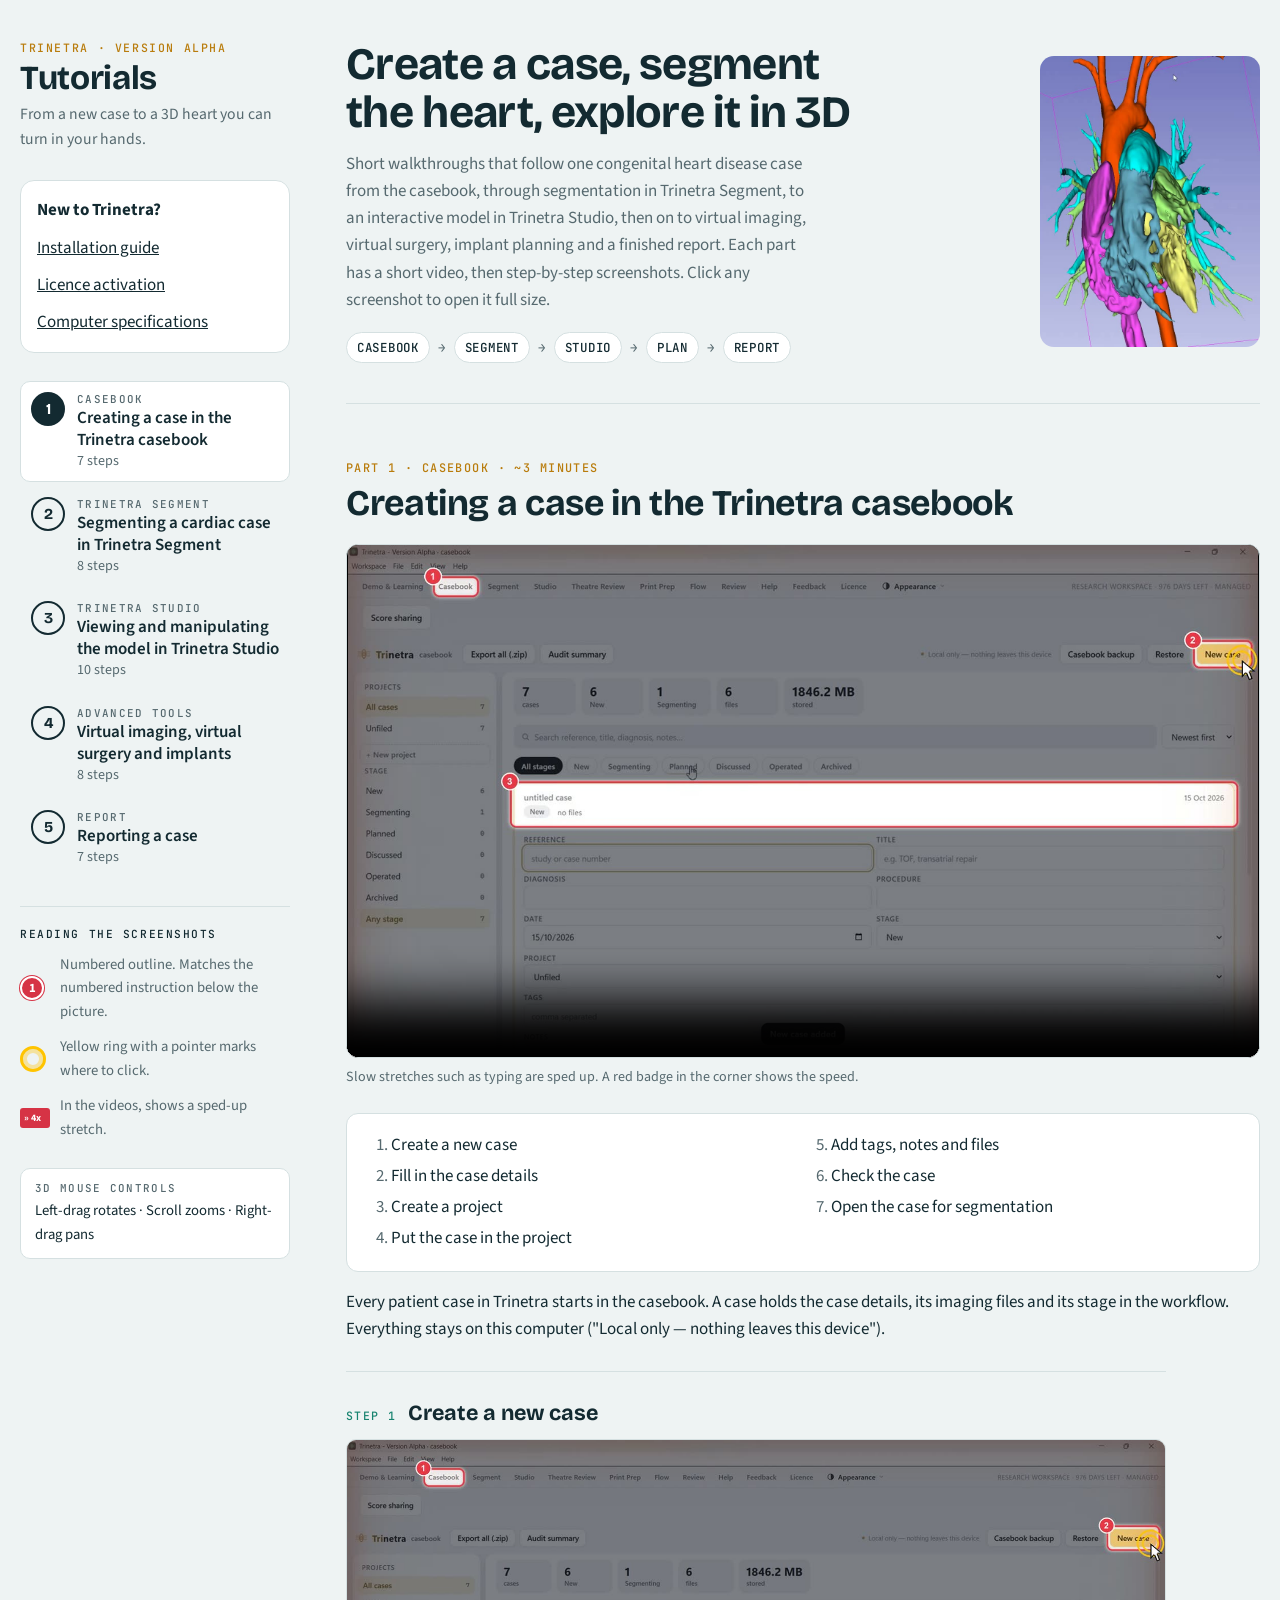
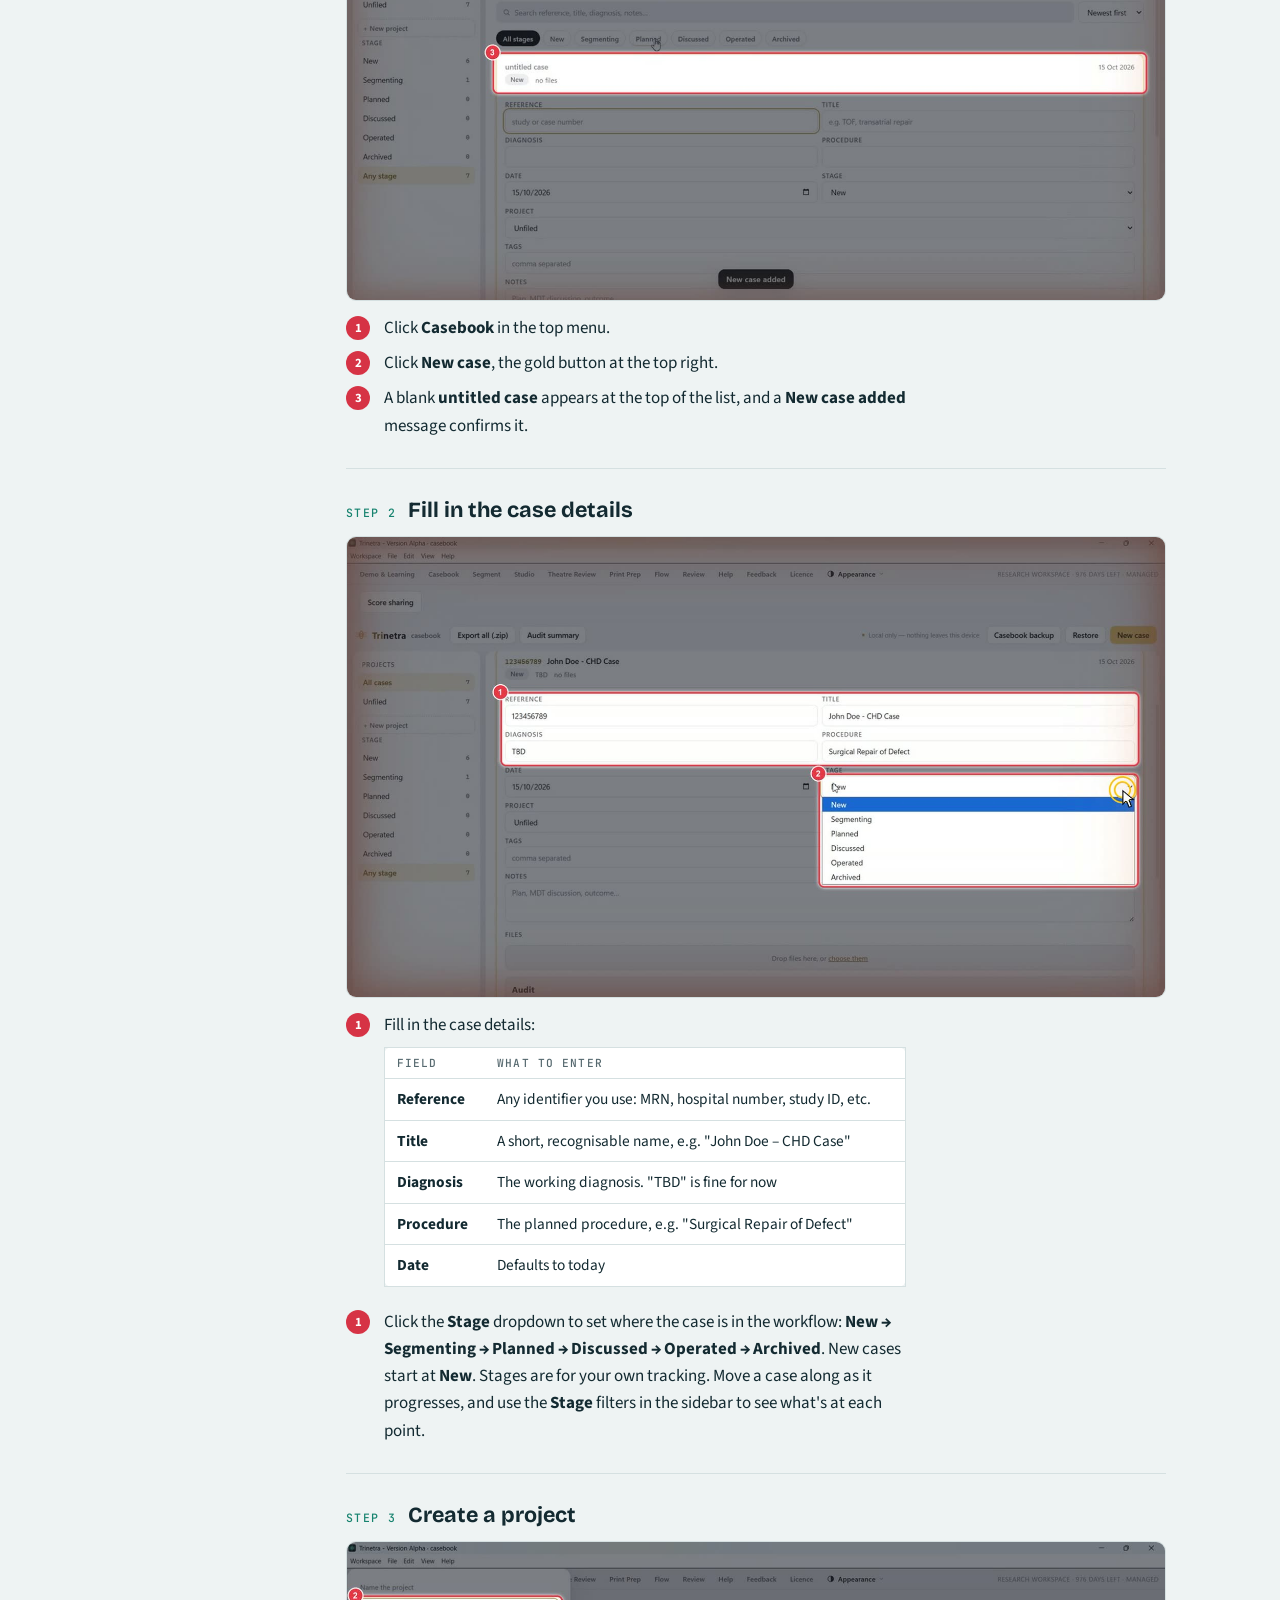
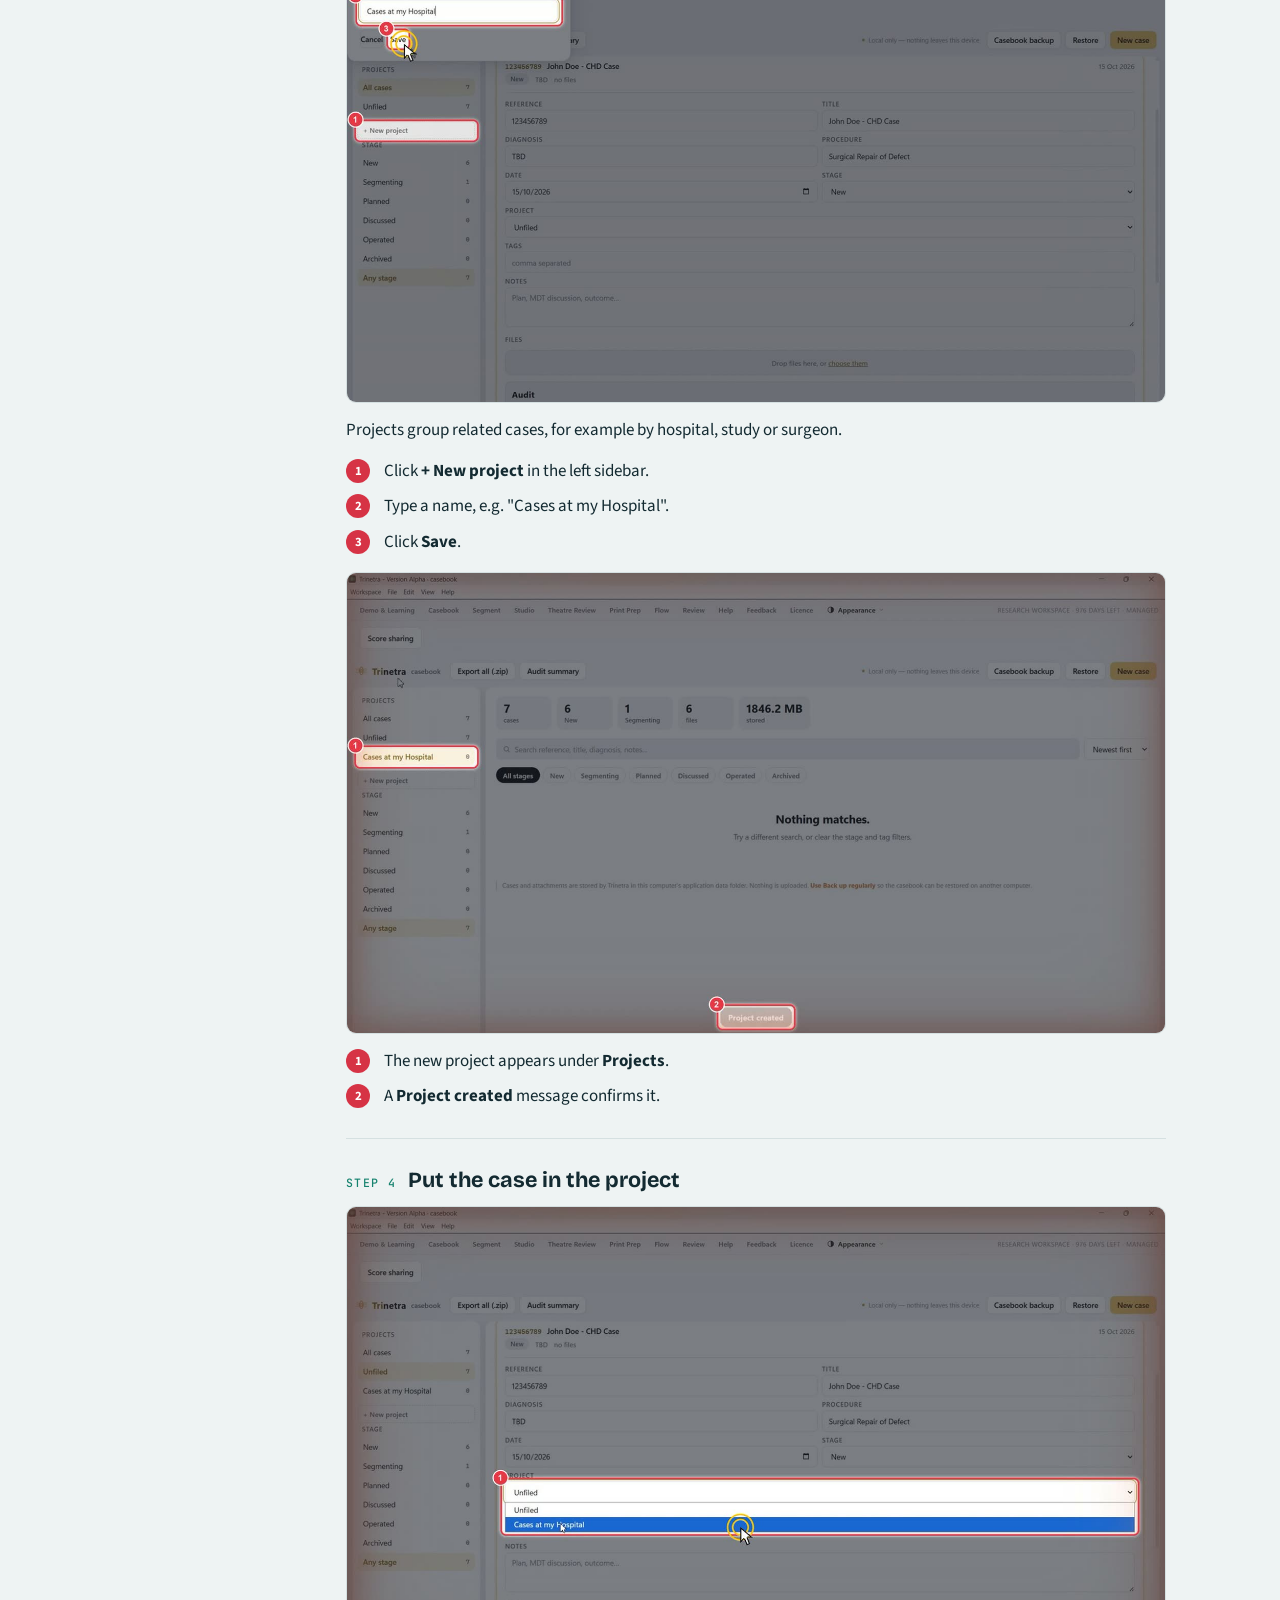
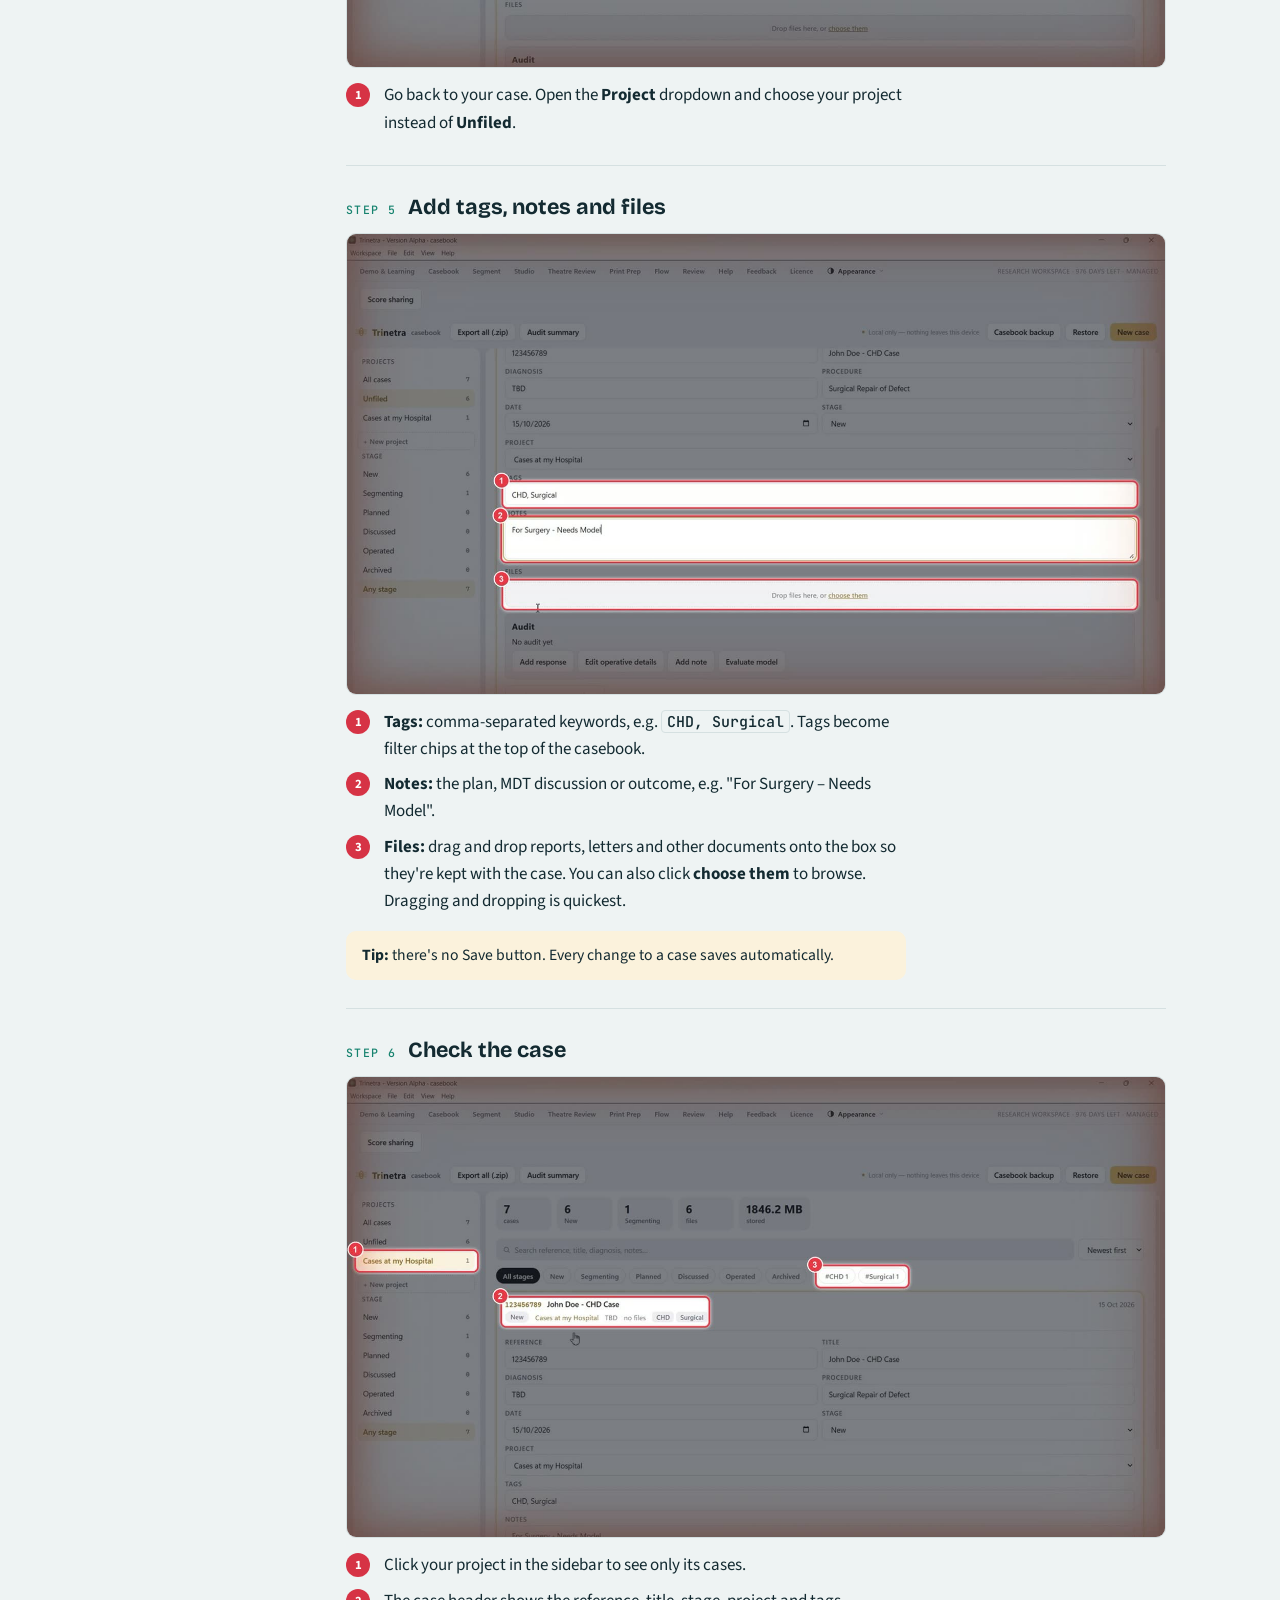
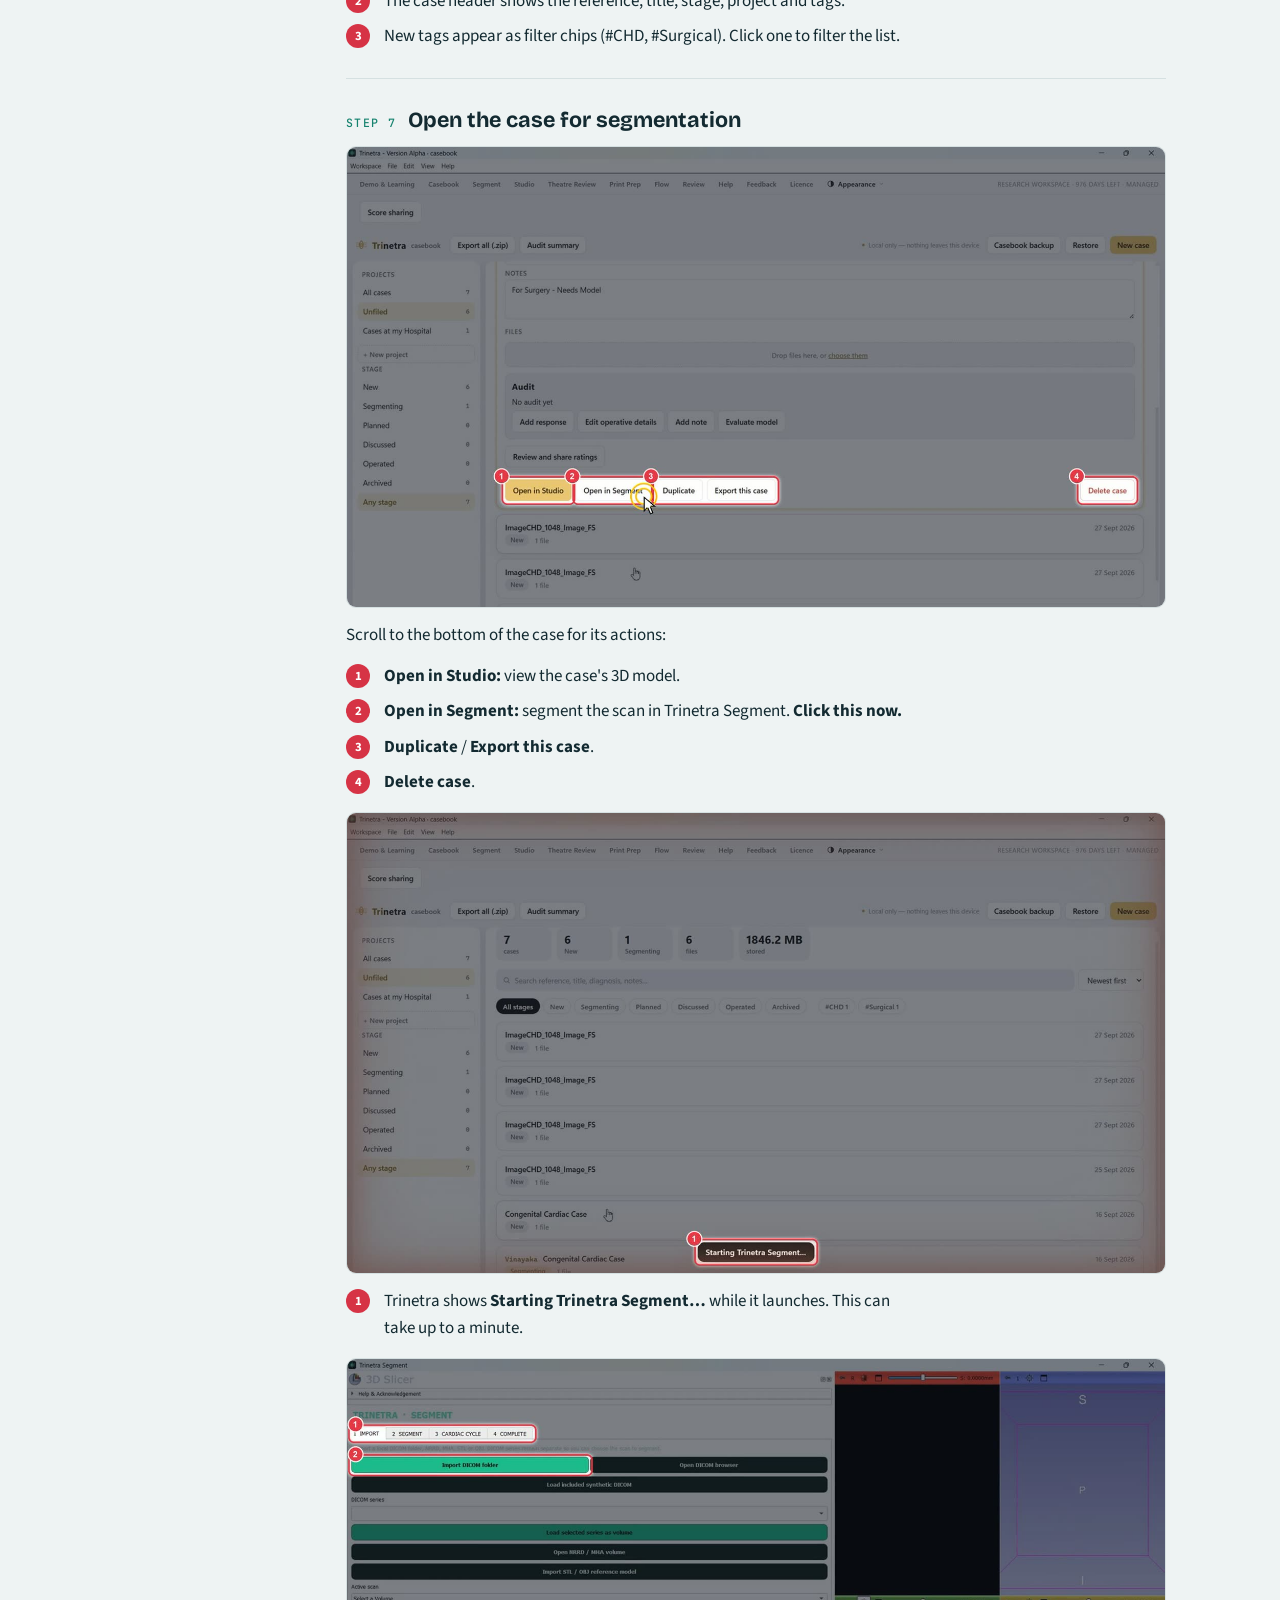
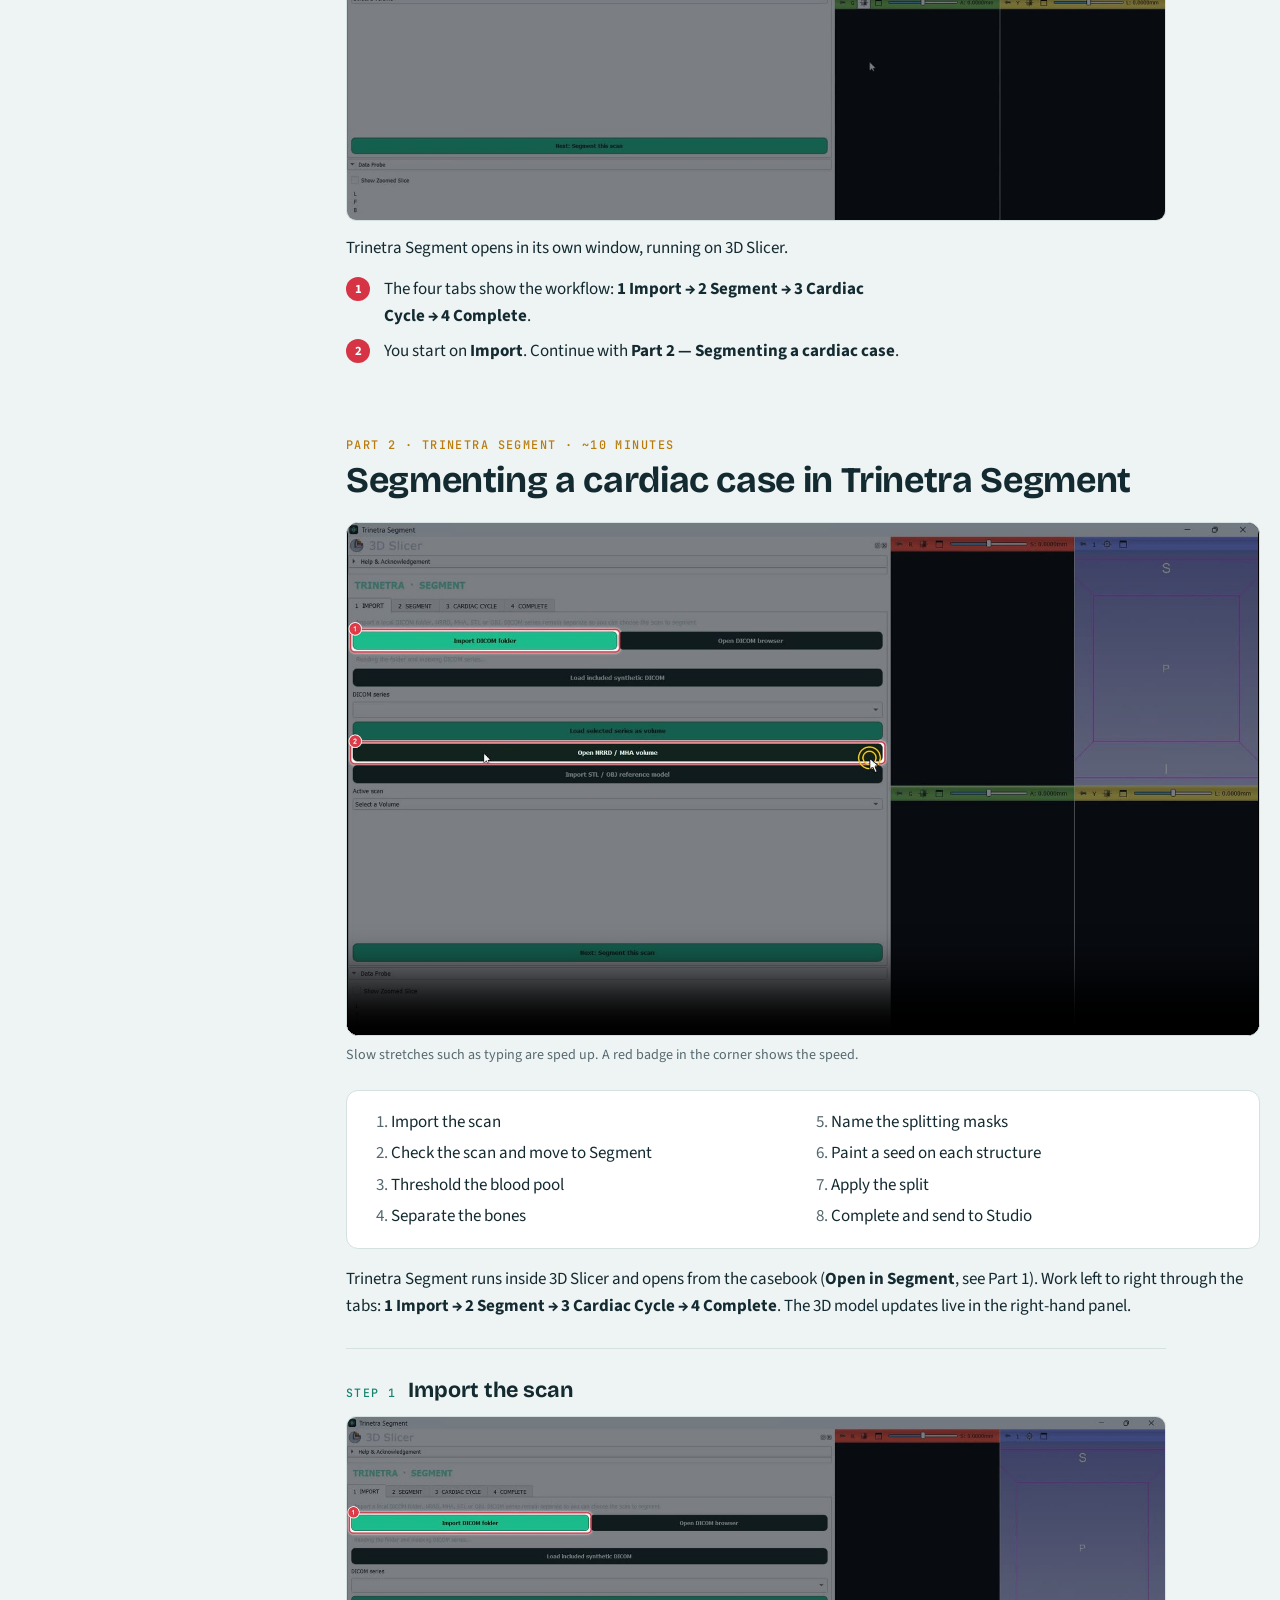
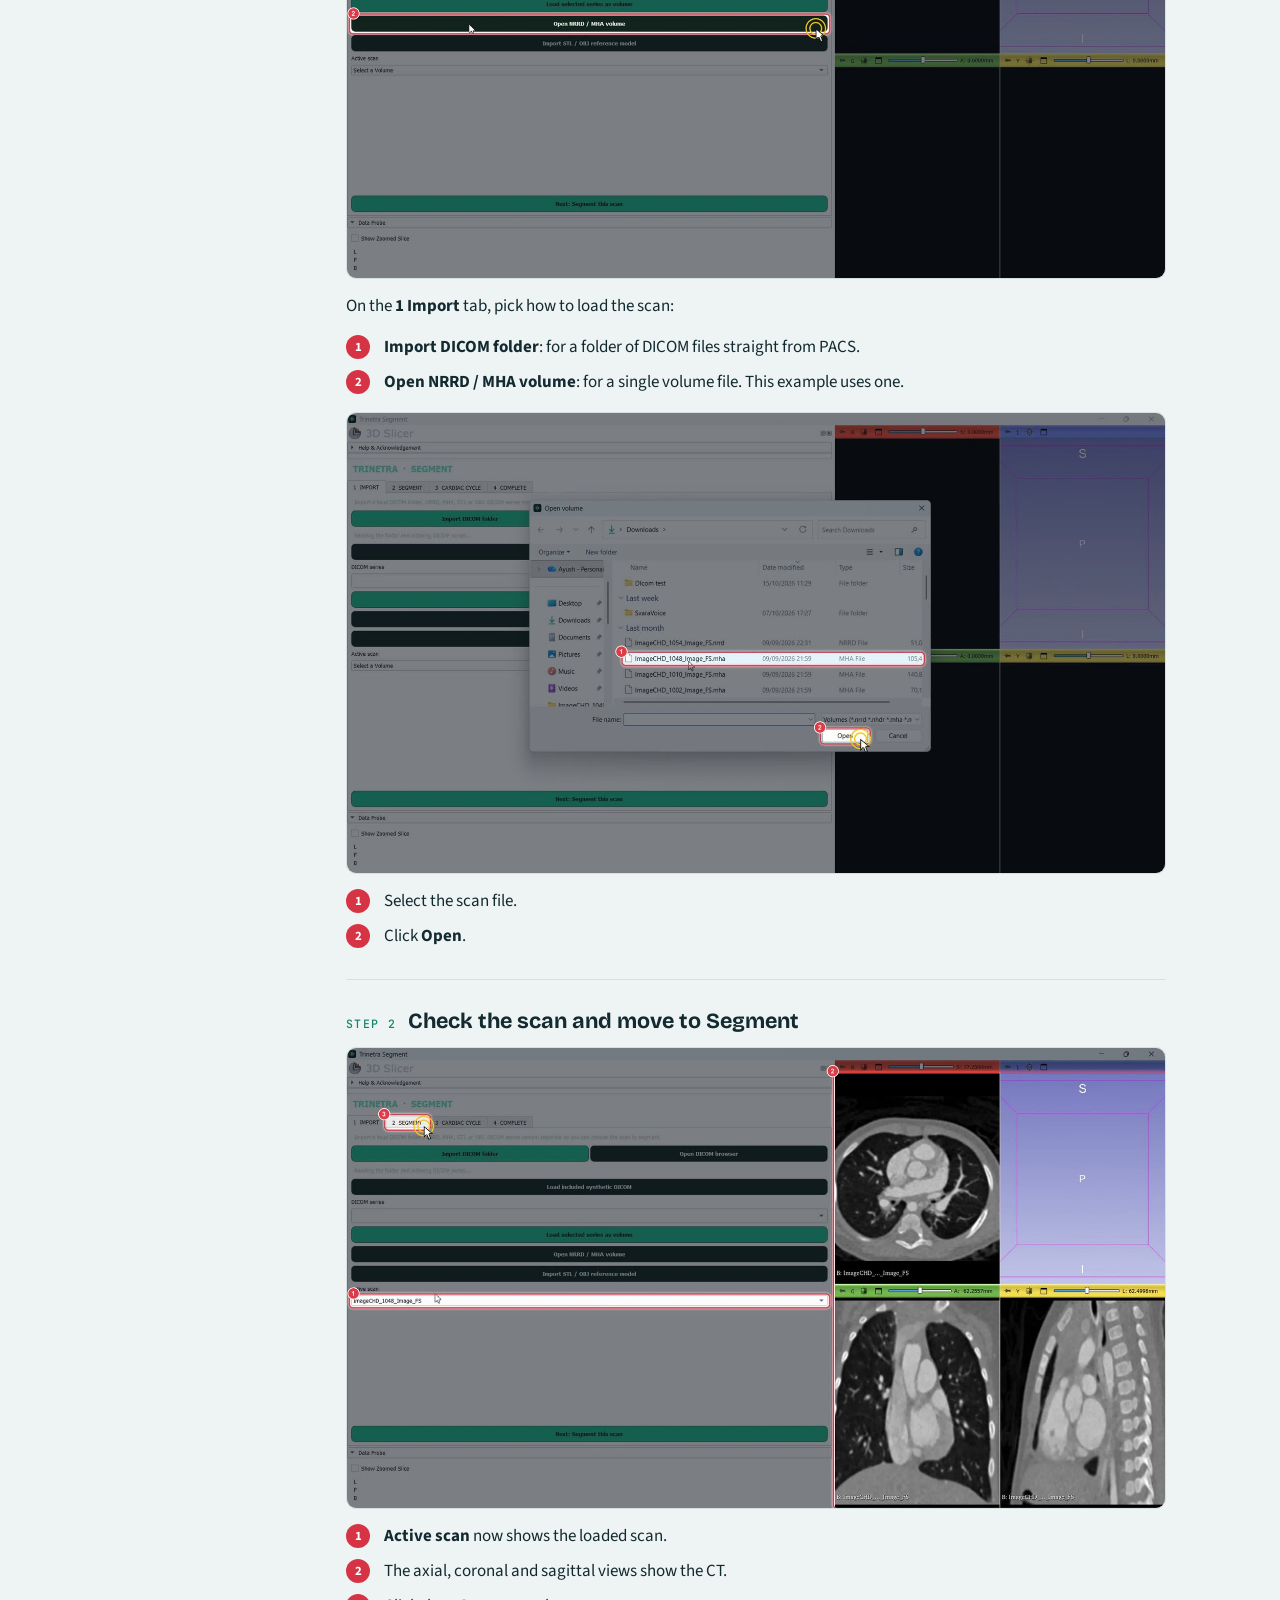
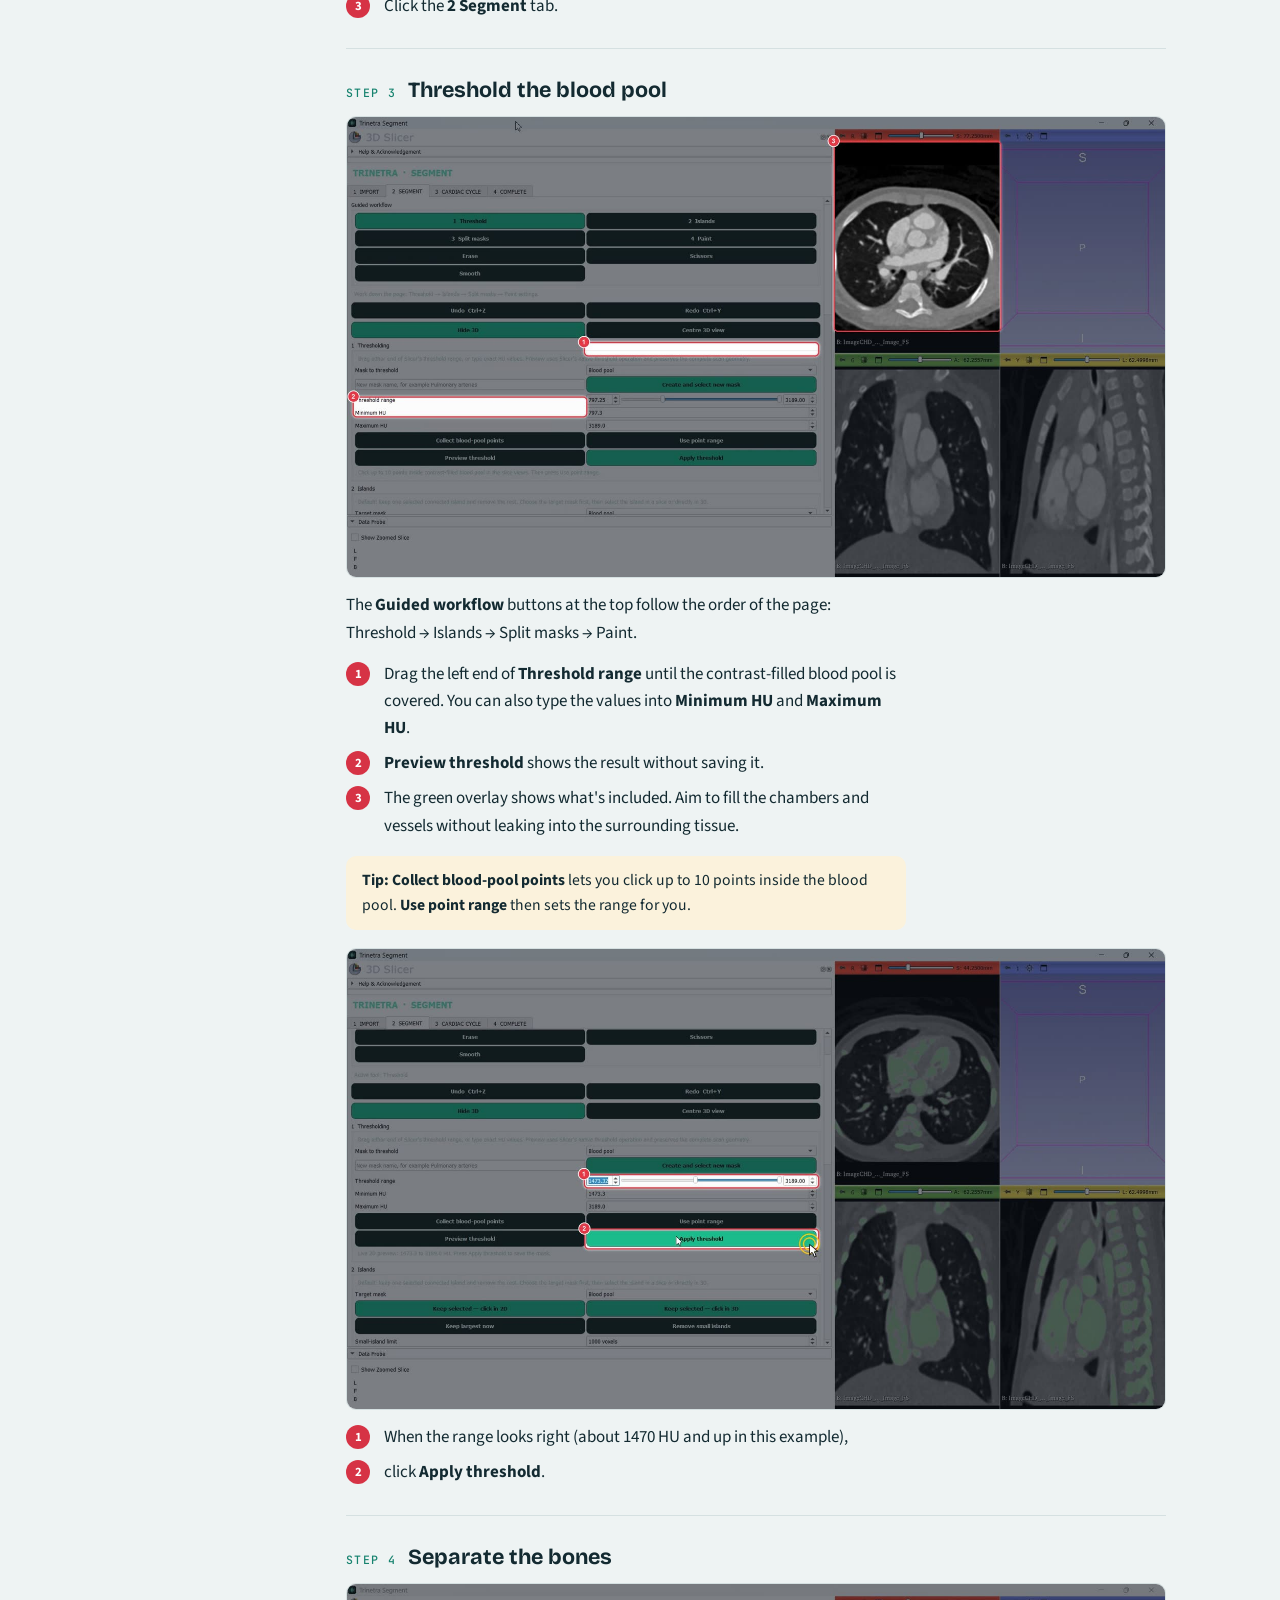
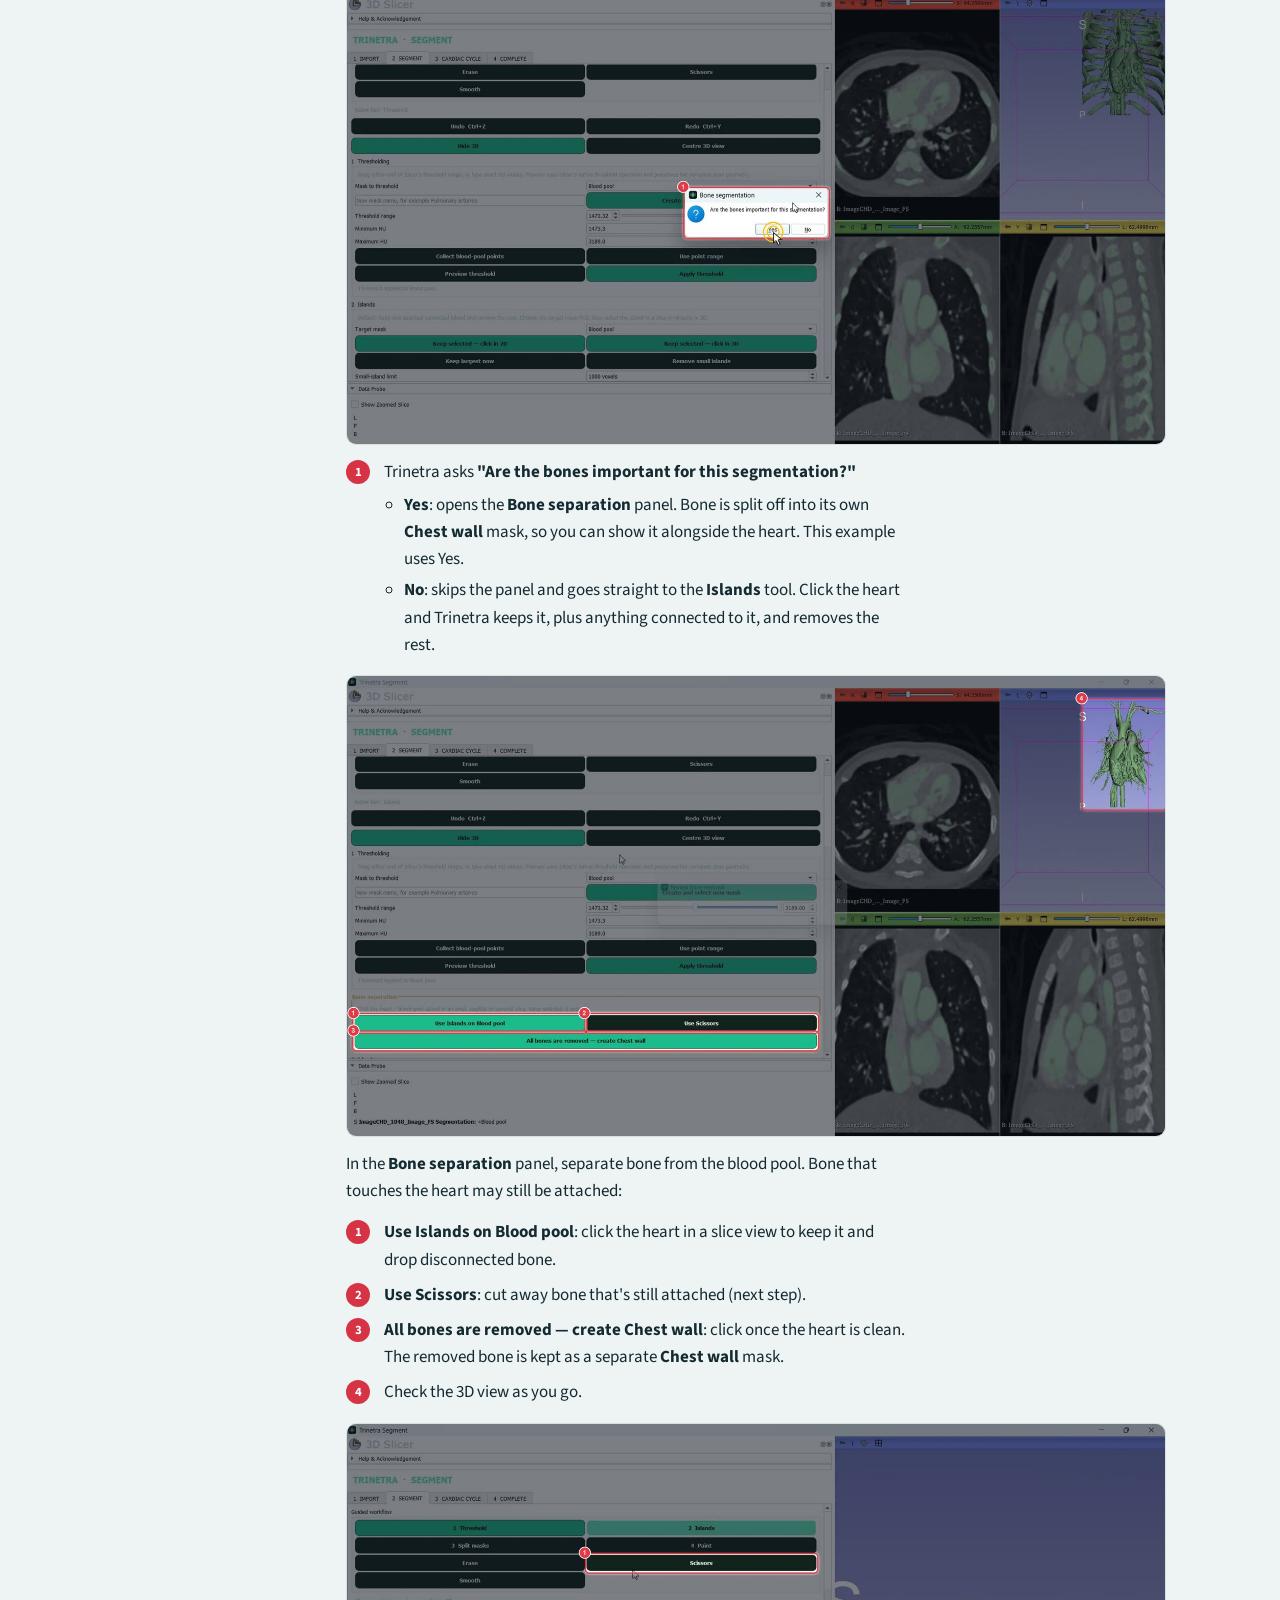
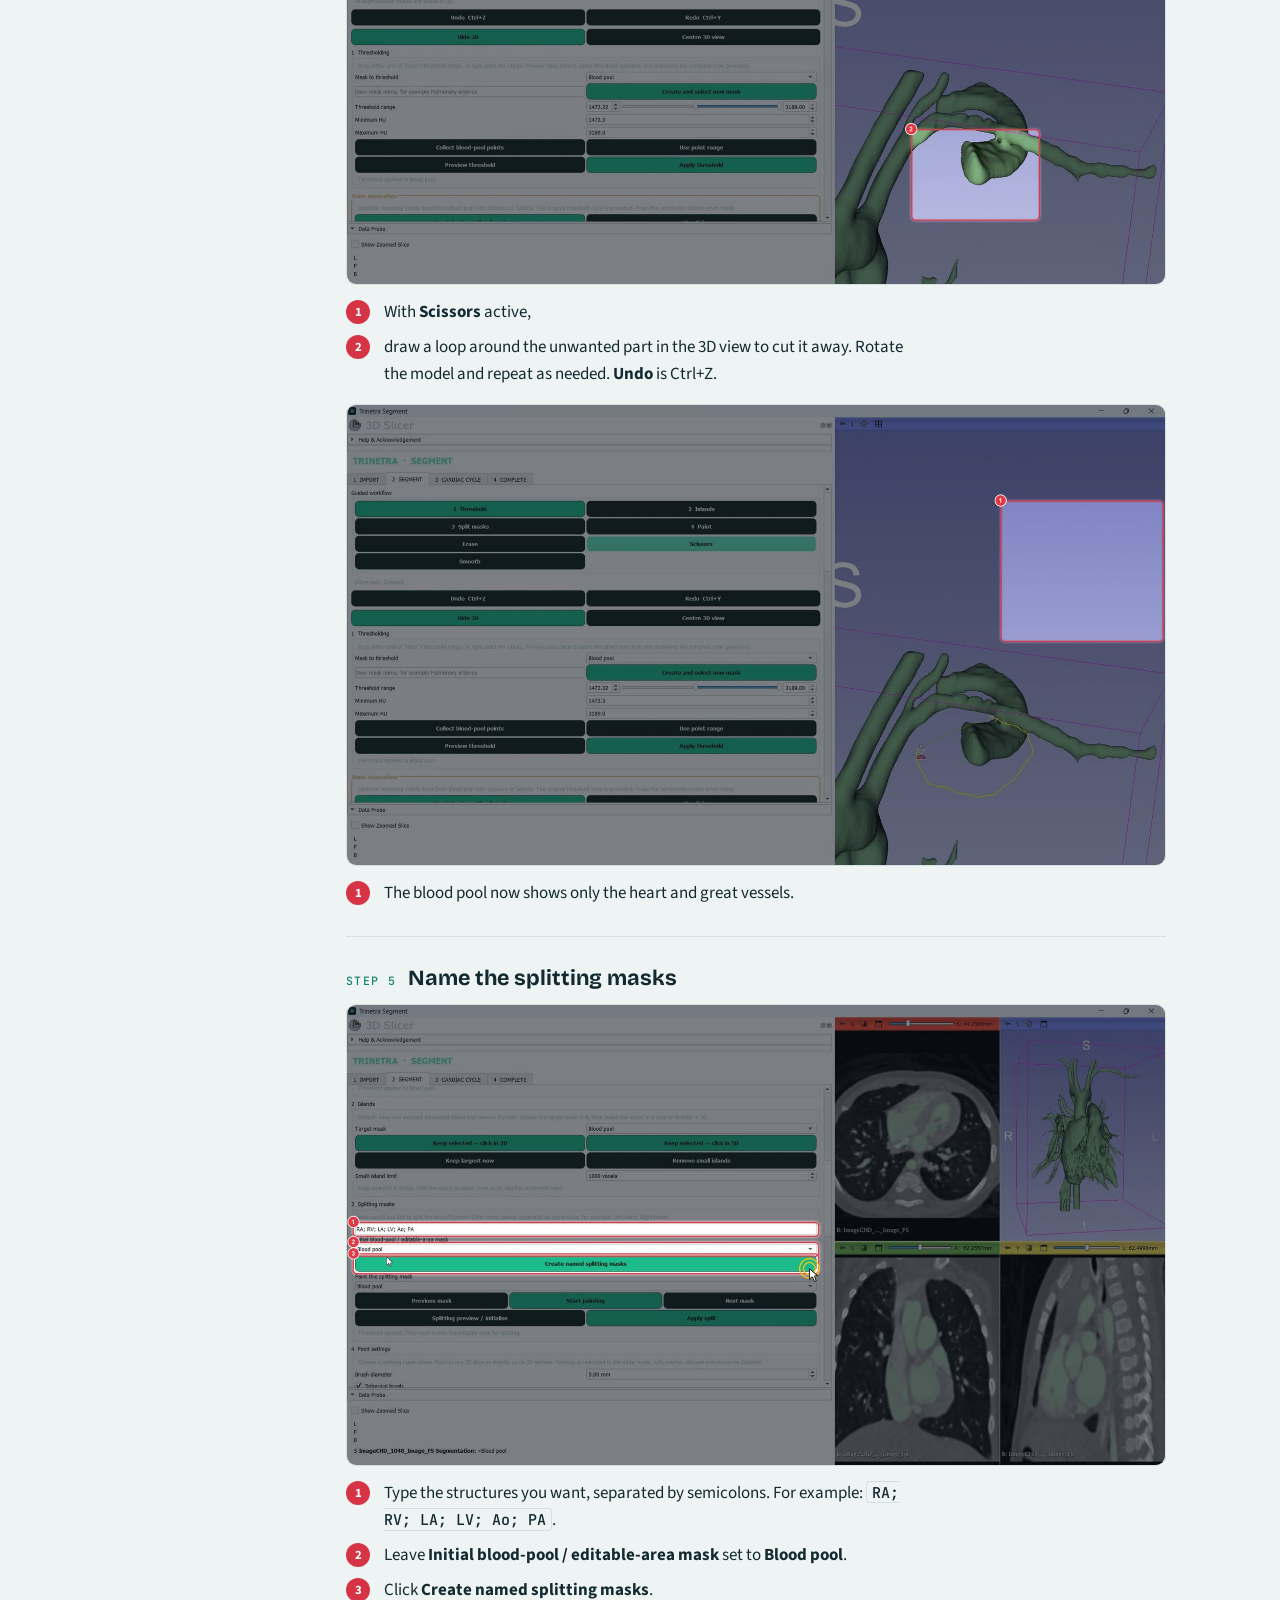
==== commit 607a7f12: "Add public installation, activation and specification guides" ====
--- a/index.html
+++ b/index.html
@@ -152,6 +152,7 @@
       <h1>Tutorials</h1>
       <p>From a new case to a 3D heart you can turn in your hands.</p>
     </div>
+    <nav aria-label="Installation guides" style="display:grid;gap:10px;padding:16px;border:1px solid var(--line);border-radius:14px;background:var(--surface)"><strong>New to Trinetra?</strong><a href="installation/">Installation guide</a><a href="licence-activation/">Licence activation</a><a href="minimum-specifications/">Computer specifications</a></nav>
     <nav class="partnav" aria-label="Tutorial parts"><ol><li><a href="#create-case"><span class="navno">1</span><span class="navtxt"><span class="navapp">Casebook</span>Creating a case in the Trinetra casebook<span class="navsteps">7 steps</span></span></a></li><li><a href="#segment"><span class="navno">2</span><span class="navtxt"><span class="navapp">Trinetra Segment</span>Segmenting a cardiac case in Trinetra Segment<span class="navsteps">8 steps</span></span></a></li><li><a href="#studio"><span class="navno">3</span><span class="navtxt"><span class="navapp">Trinetra Studio</span>Viewing and manipulating the model in Trinetra Studio<span class="navsteps">10 steps</span></span></a></li><li><a href="#advanced"><span class="navno">4</span><span class="navtxt"><span class="navapp">Advanced tools</span>Virtual imaging, virtual surgery and implants<span class="navsteps">8 steps</span></span></a></li><li><a href="#report"><span class="navno">5</span><span class="navtxt"><span class="navapp">Report</span>Reporting a case<span class="navsteps">7 steps</span></span></a></li></ol></nav>
     <div class="legend">
       <h2>Reading the screenshots</h2>
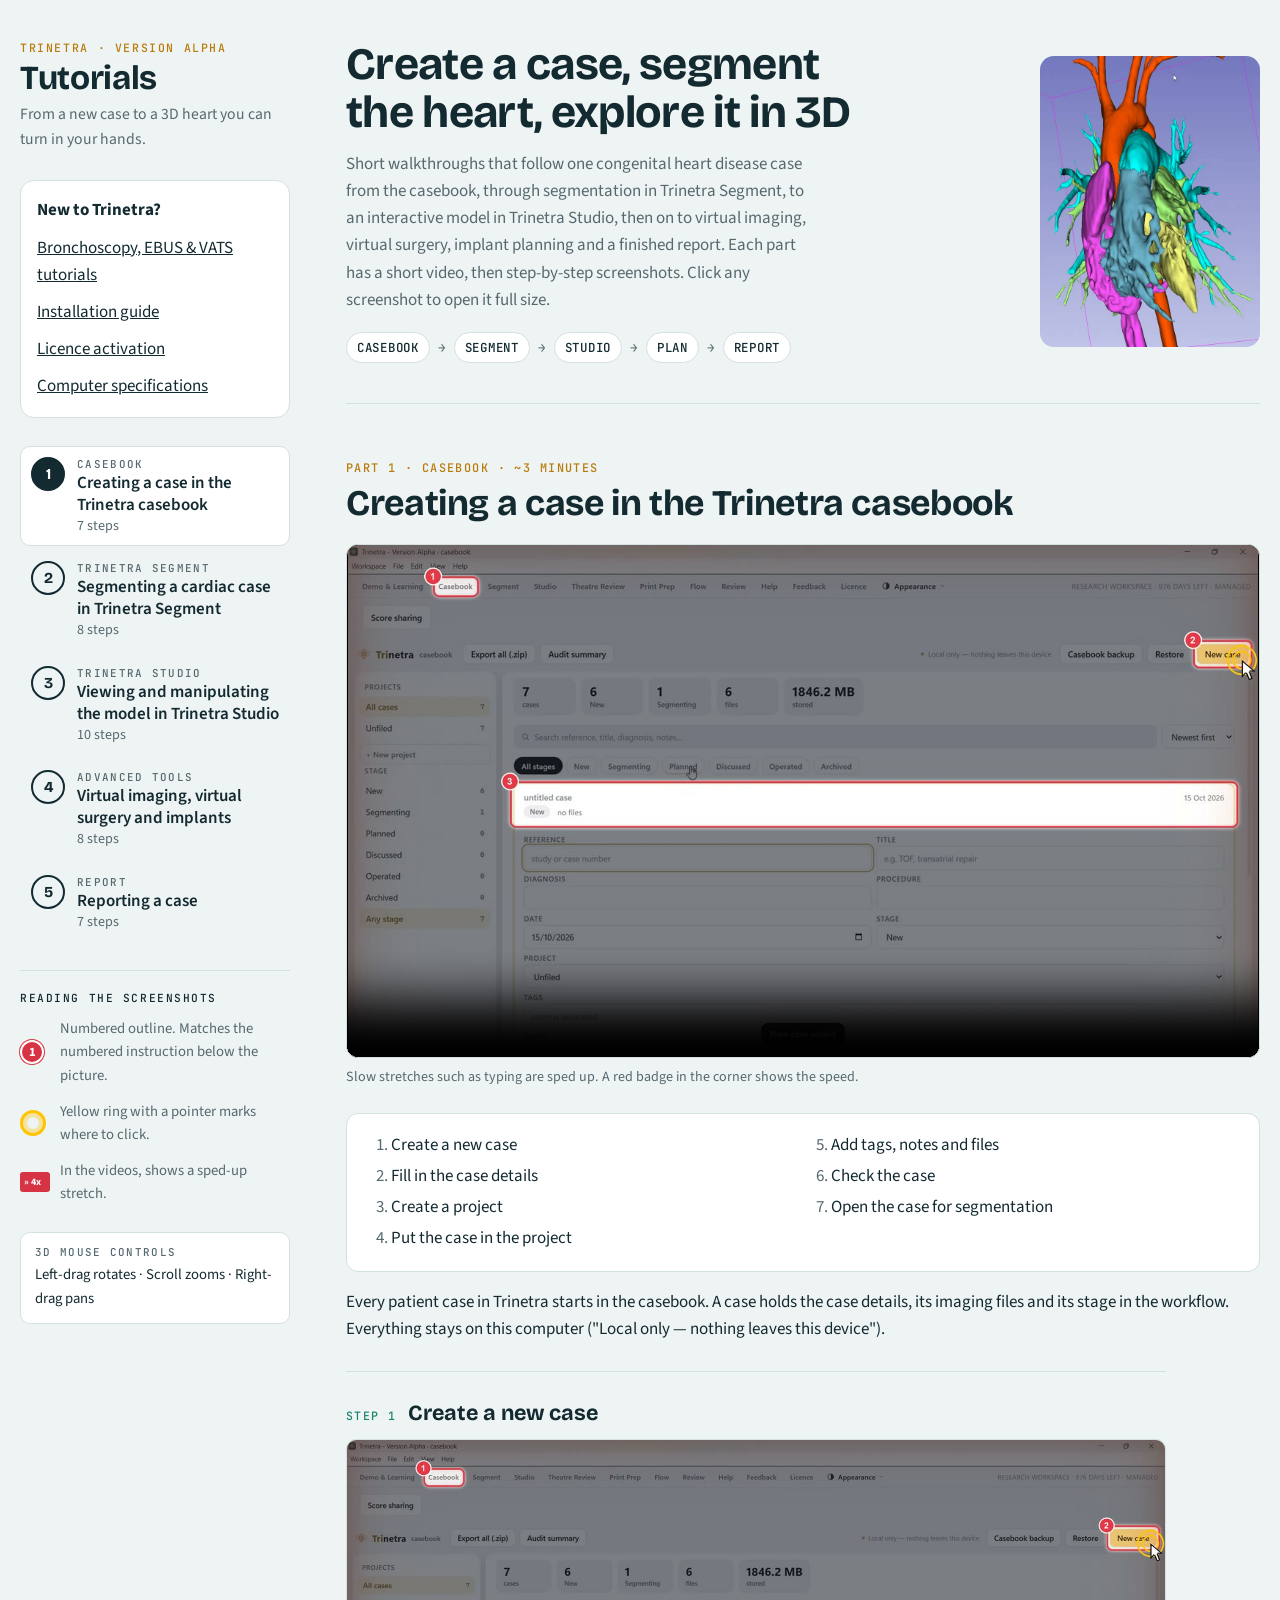
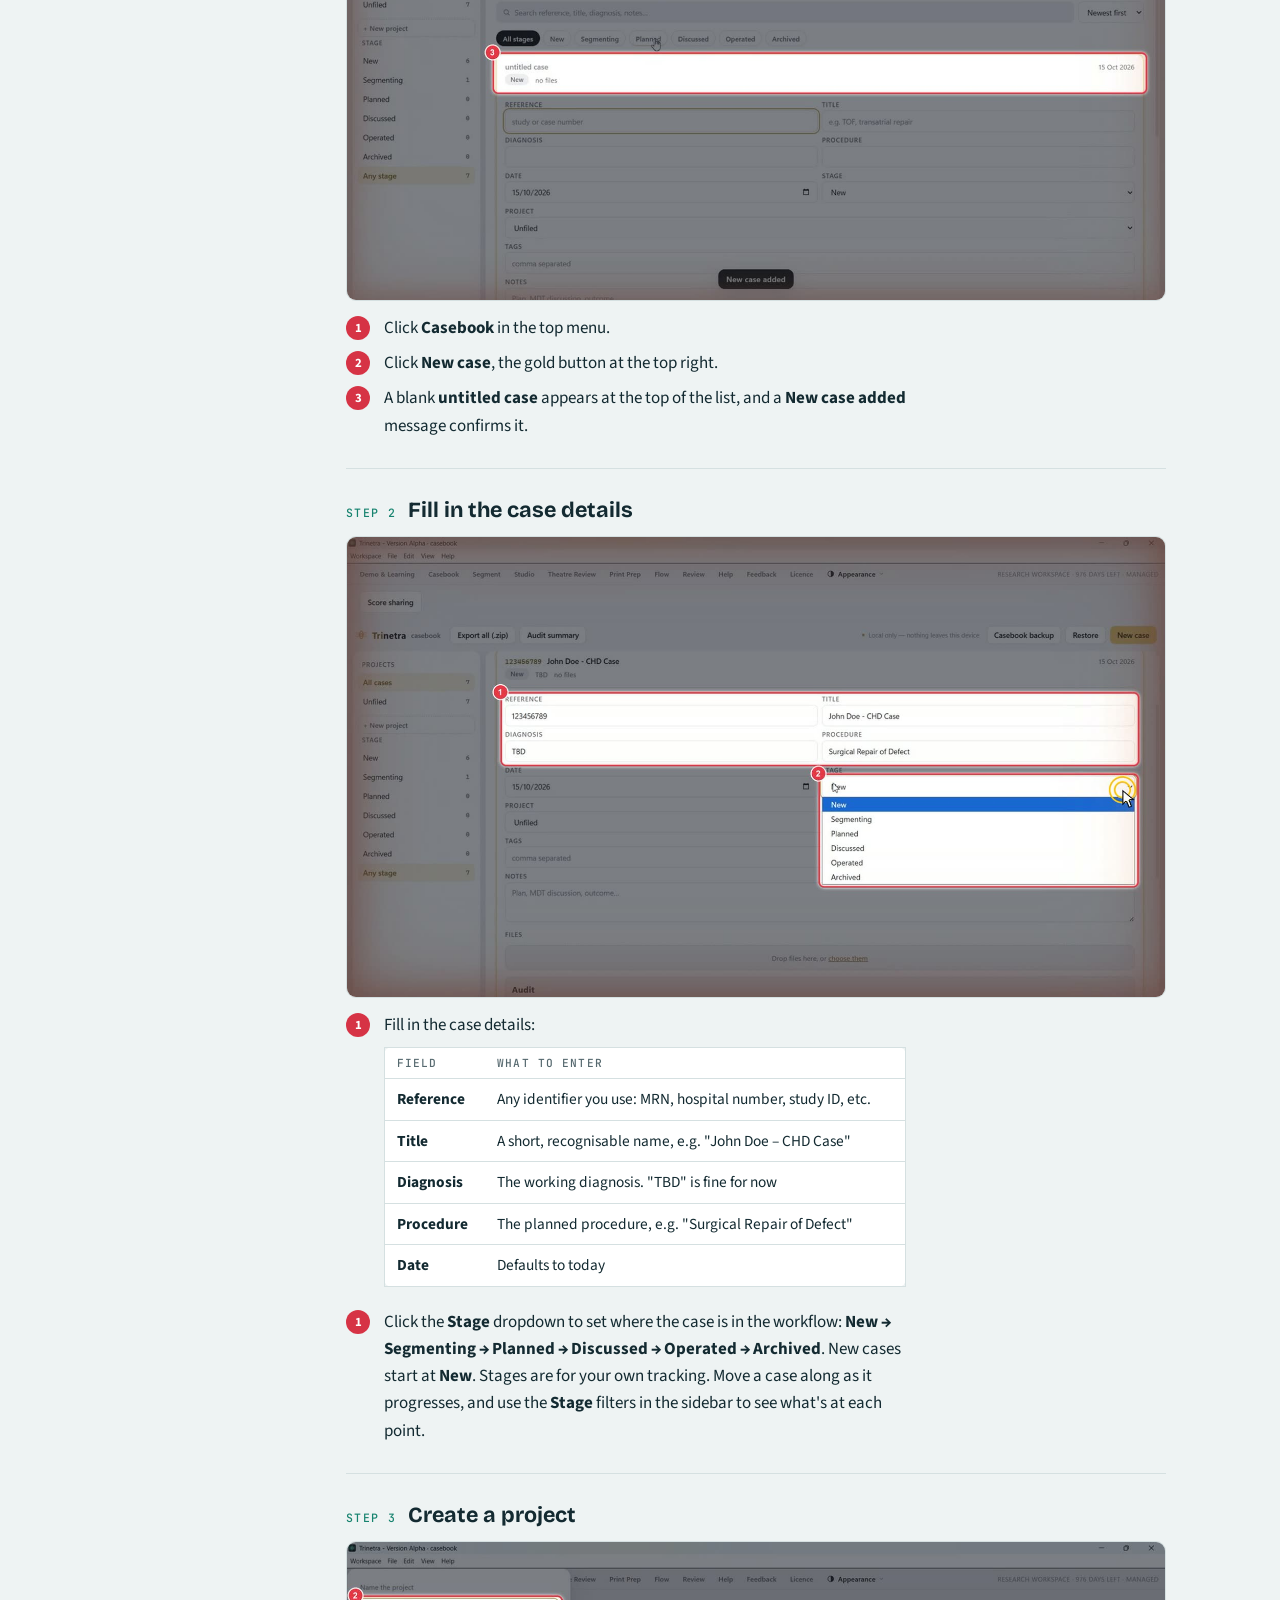
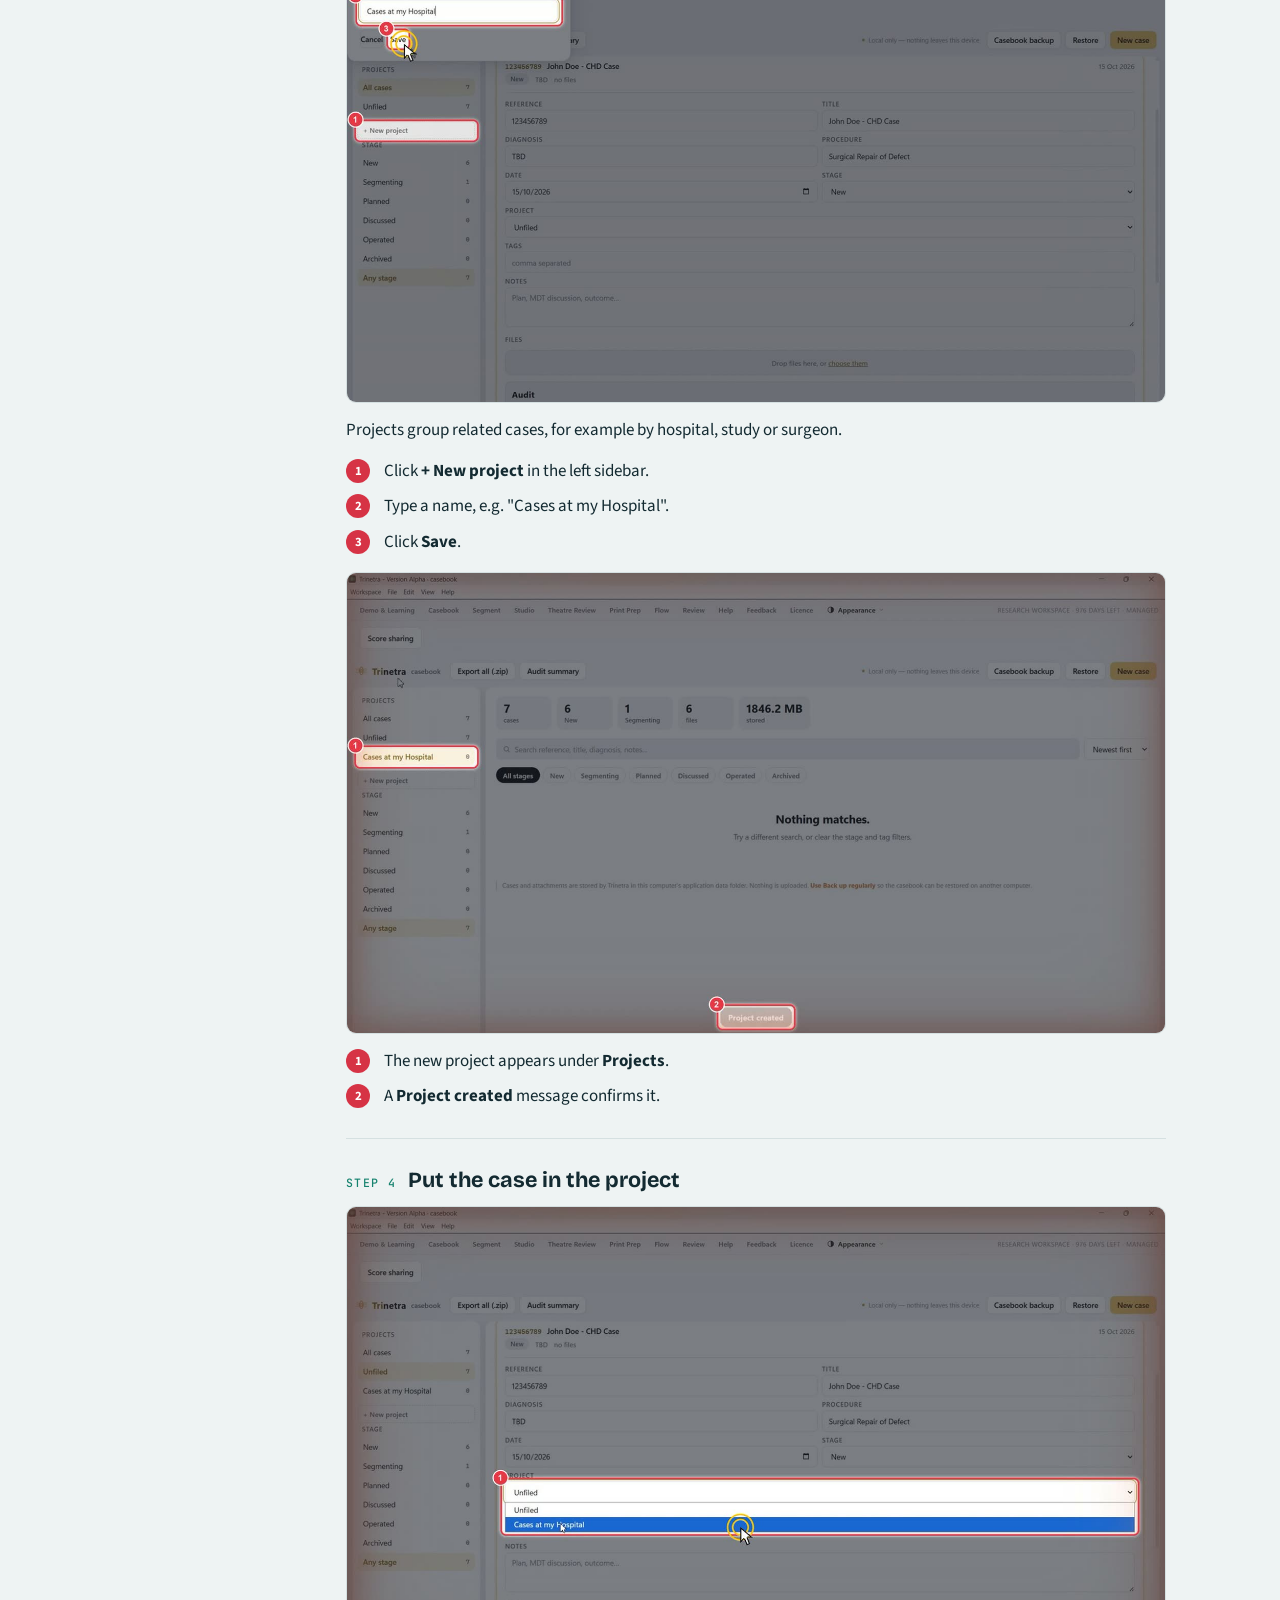
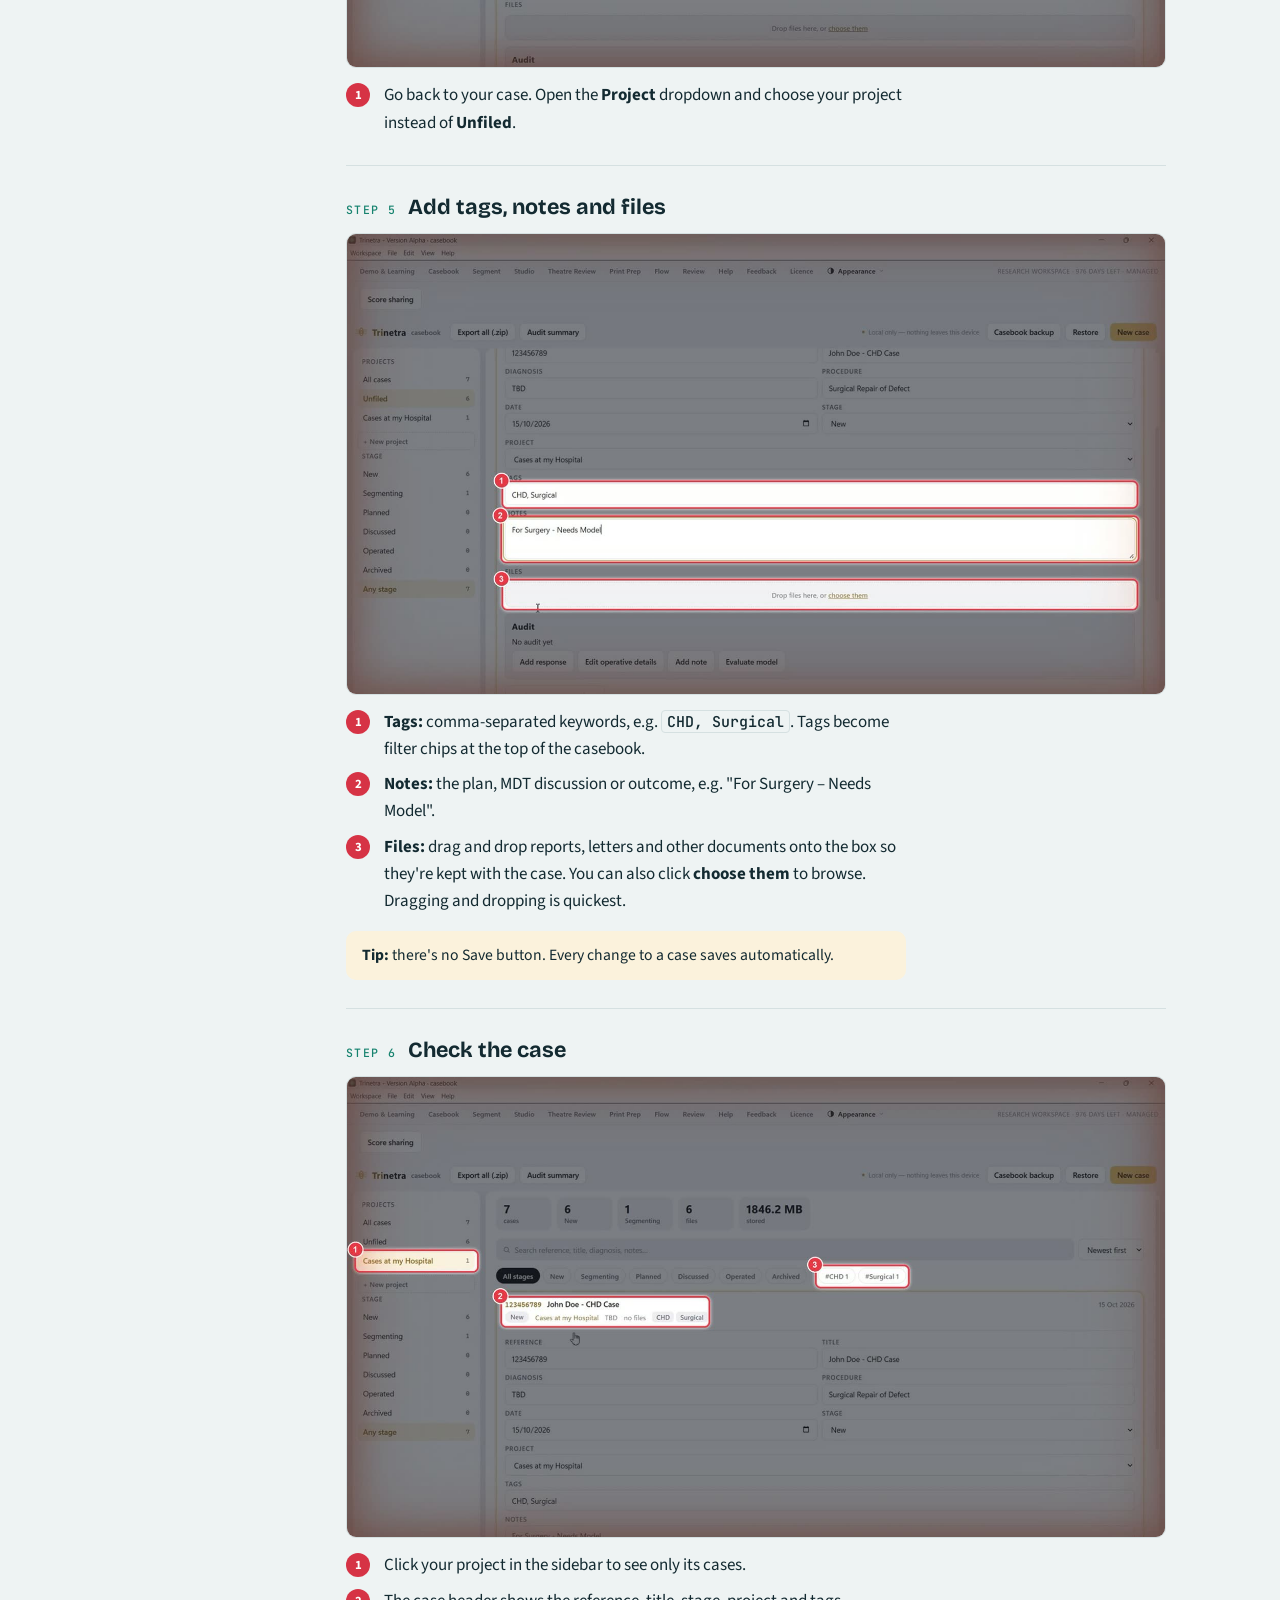
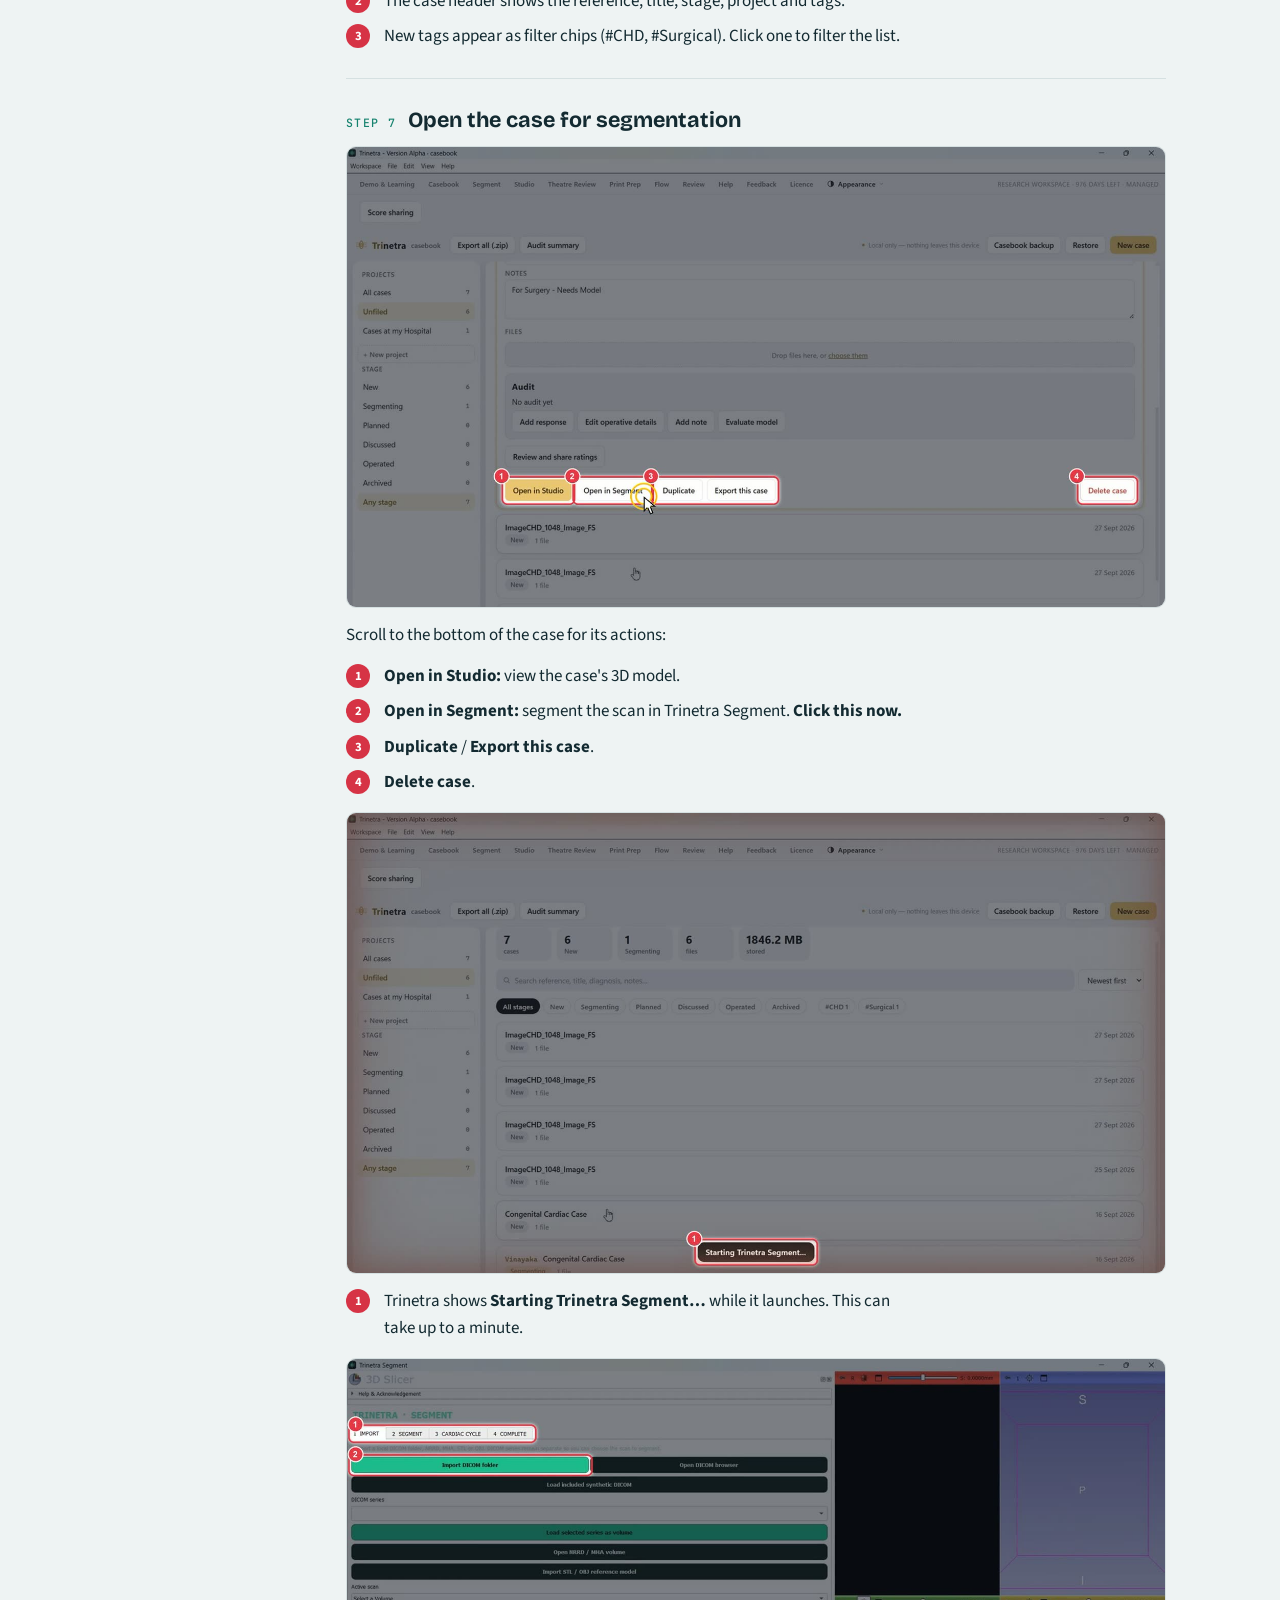
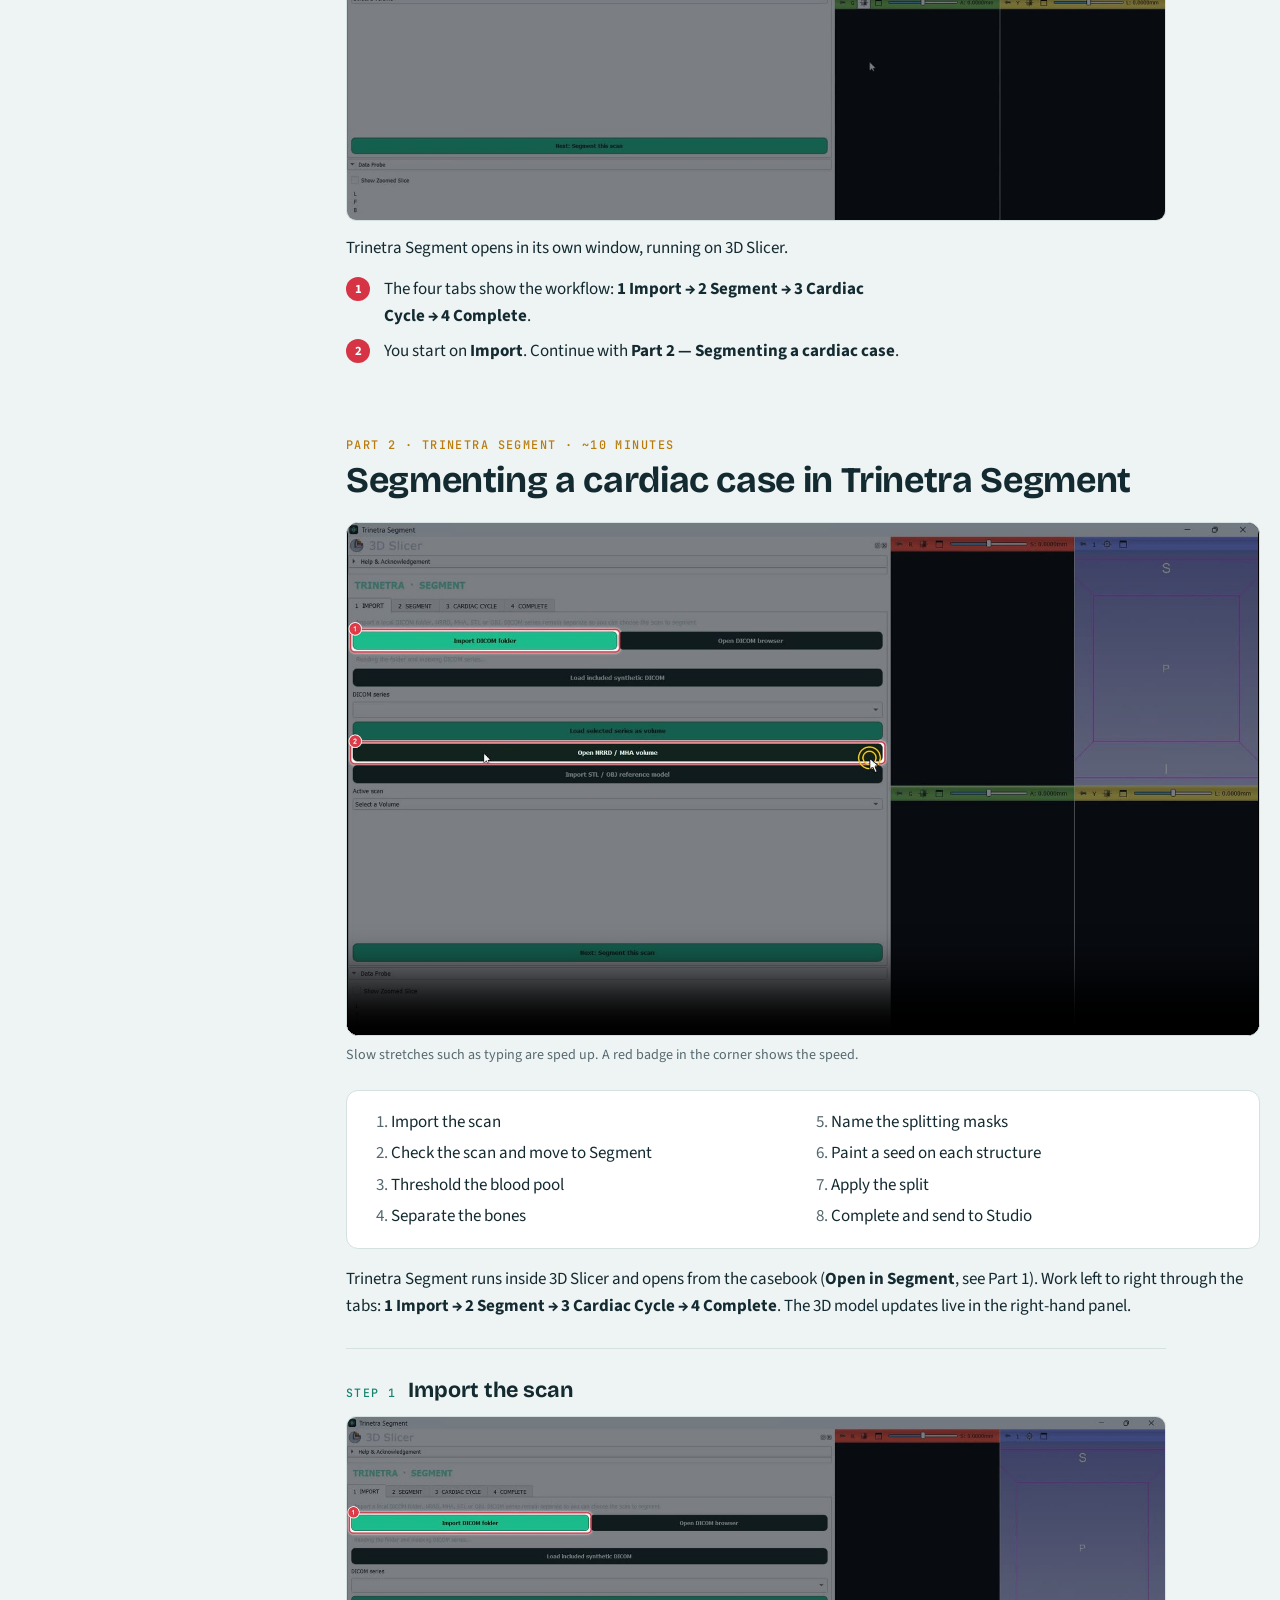
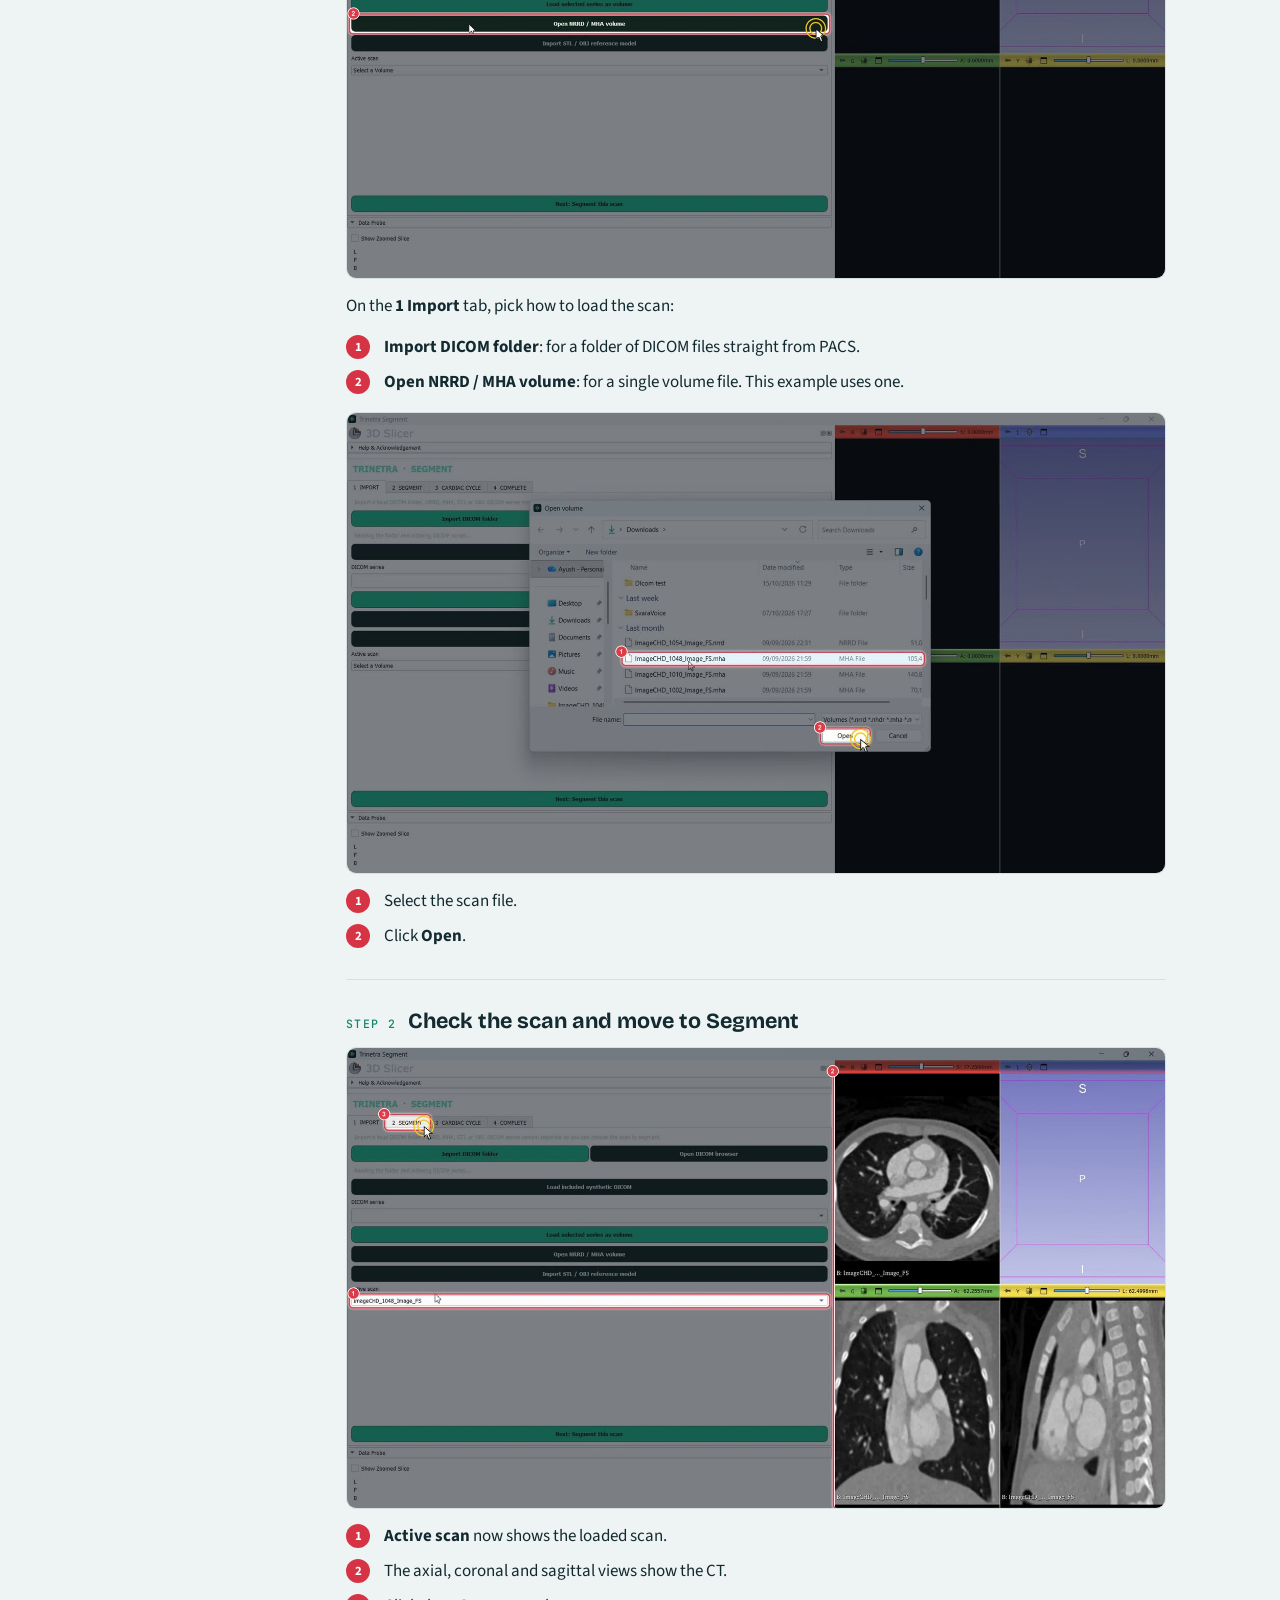
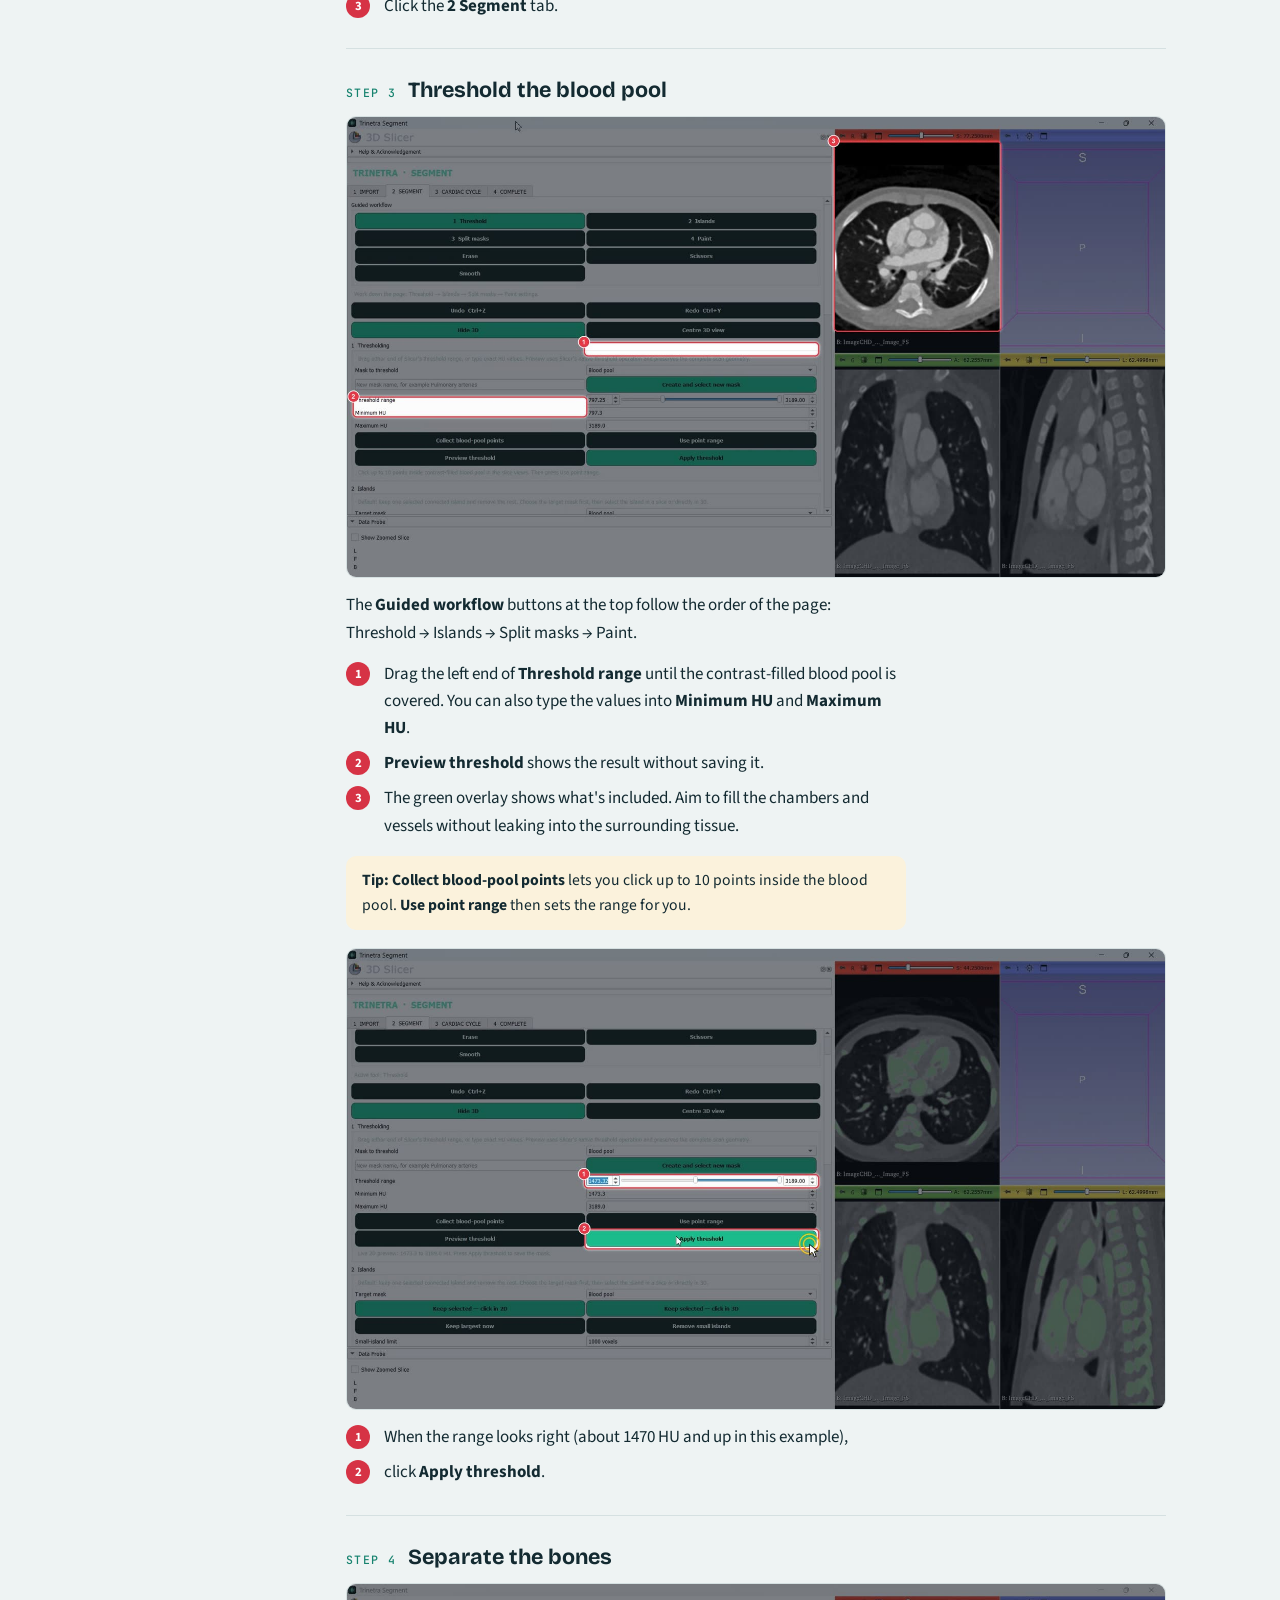
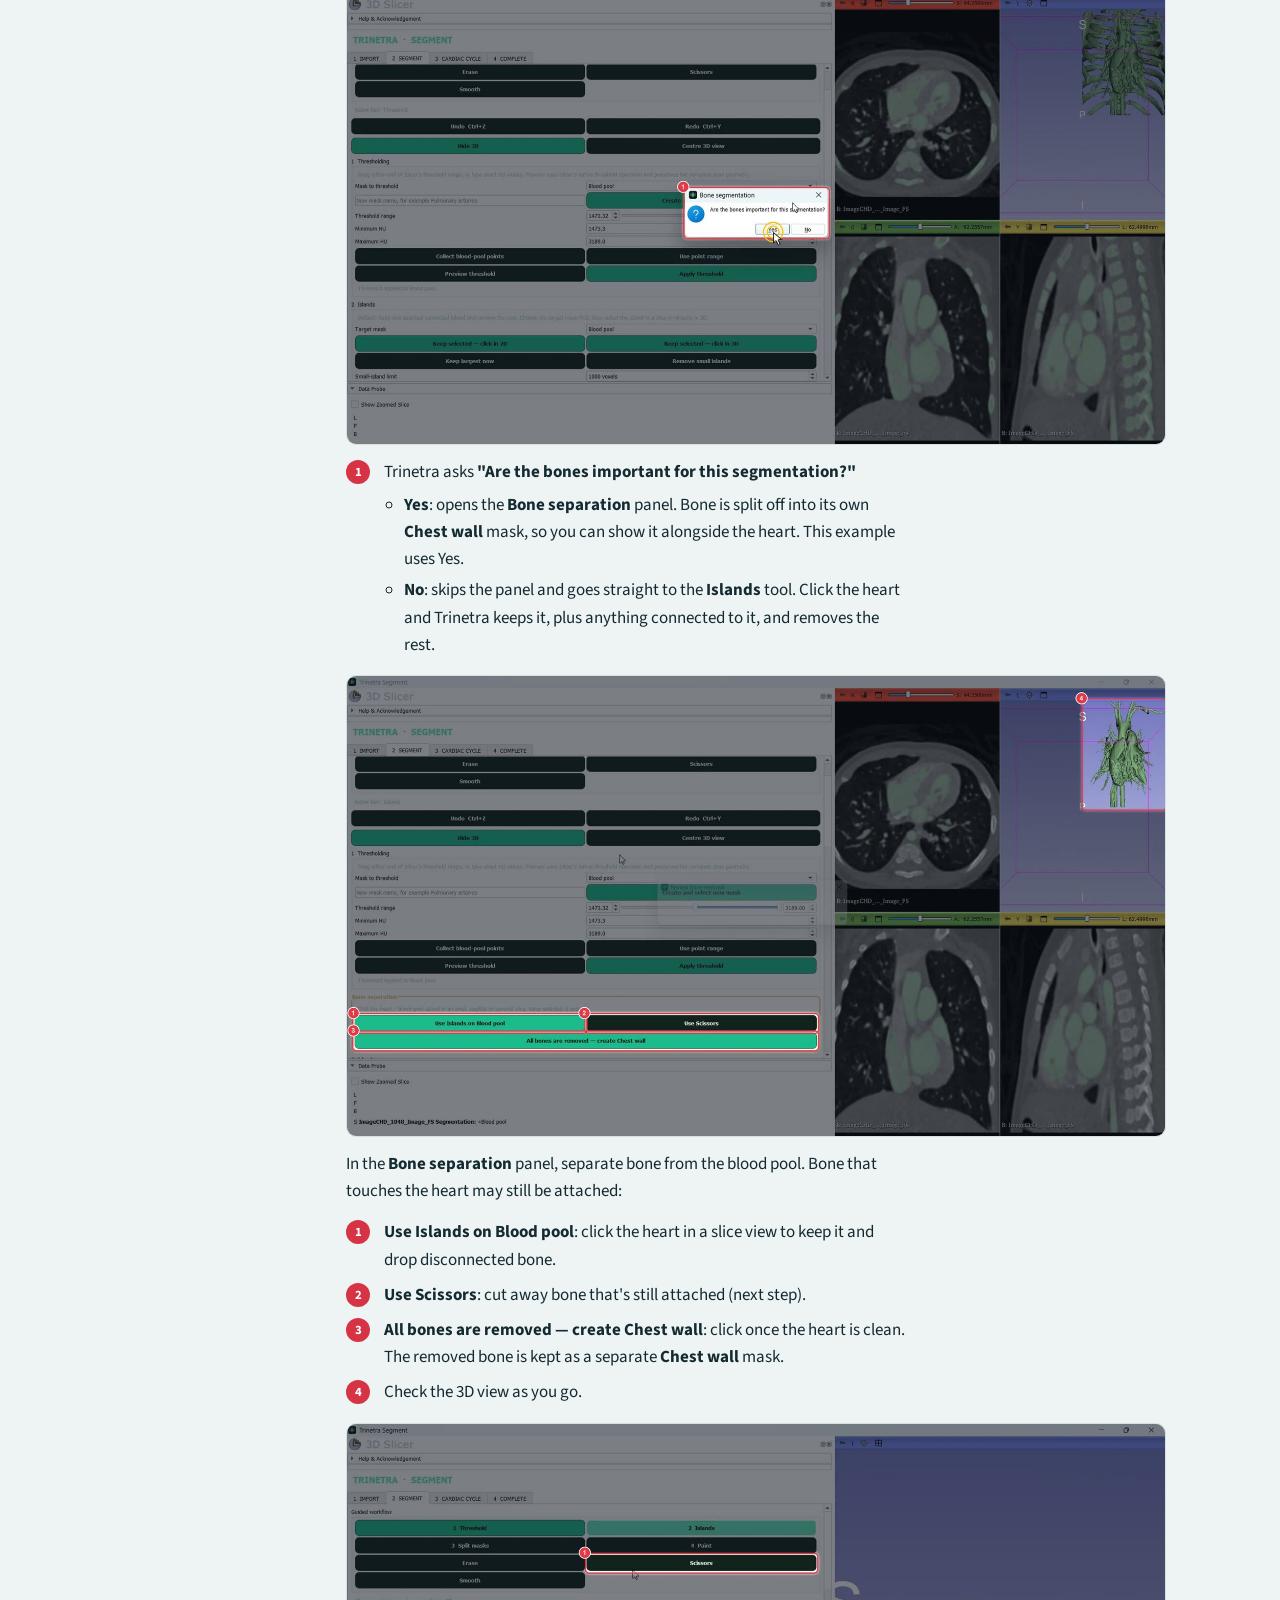
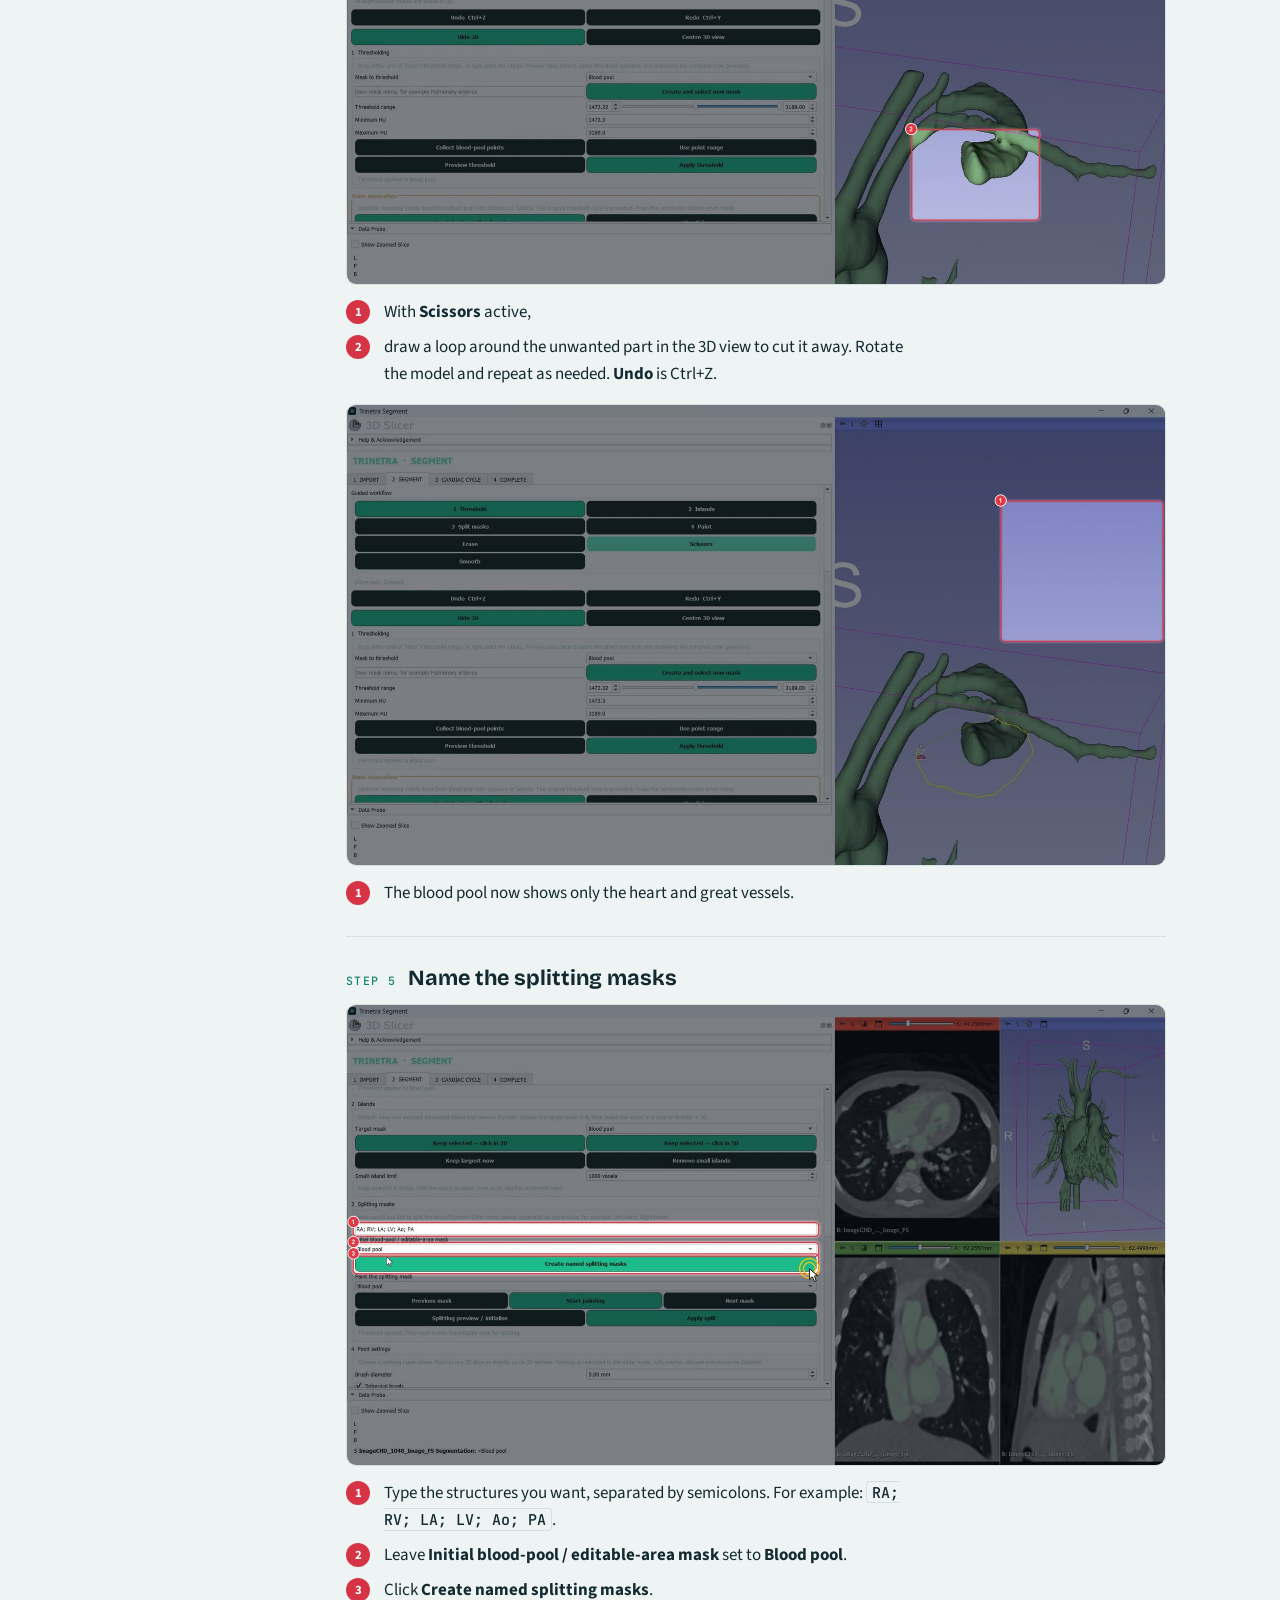
==== commit 329d6d1f: "Add illustrated Bronchoscopy EBUS and VATS tutorials" ====
--- a/index.html
+++ b/index.html
@@ -152,7 +152,7 @@
       <h1>Tutorials</h1>
       <p>From a new case to a 3D heart you can turn in your hands.</p>
     </div>
-    <nav aria-label="Installation guides" style="display:grid;gap:10px;padding:16px;border:1px solid var(--line);border-radius:14px;background:var(--surface)"><strong>New to Trinetra?</strong><a href="installation/">Installation guide</a><a href="licence-activation/">Licence activation</a><a href="minimum-specifications/">Computer specifications</a></nav>
+    <nav aria-label="Installation guides" style="display:grid;gap:10px;padding:16px;border:1px solid var(--line);border-radius:14px;background:var(--surface)"><strong>New to Trinetra?</strong><a href="thoracic-tutorials/">Bronchoscopy, EBUS &amp; VATS tutorials</a><a href="installation/">Installation guide</a><a href="licence-activation/">Licence activation</a><a href="minimum-specifications/">Computer specifications</a></nav>
     <nav class="partnav" aria-label="Tutorial parts"><ol><li><a href="#create-case"><span class="navno">1</span><span class="navtxt"><span class="navapp">Casebook</span>Creating a case in the Trinetra casebook<span class="navsteps">7 steps</span></span></a></li><li><a href="#segment"><span class="navno">2</span><span class="navtxt"><span class="navapp">Trinetra Segment</span>Segmenting a cardiac case in Trinetra Segment<span class="navsteps">8 steps</span></span></a></li><li><a href="#studio"><span class="navno">3</span><span class="navtxt"><span class="navapp">Trinetra Studio</span>Viewing and manipulating the model in Trinetra Studio<span class="navsteps">10 steps</span></span></a></li><li><a href="#advanced"><span class="navno">4</span><span class="navtxt"><span class="navapp">Advanced tools</span>Virtual imaging, virtual surgery and implants<span class="navsteps">8 steps</span></span></a></li><li><a href="#report"><span class="navno">5</span><span class="navtxt"><span class="navapp">Report</span>Reporting a case<span class="navsteps">7 steps</span></span></a></li></ol></nav>
     <div class="legend">
       <h2>Reading the screenshots</h2>
